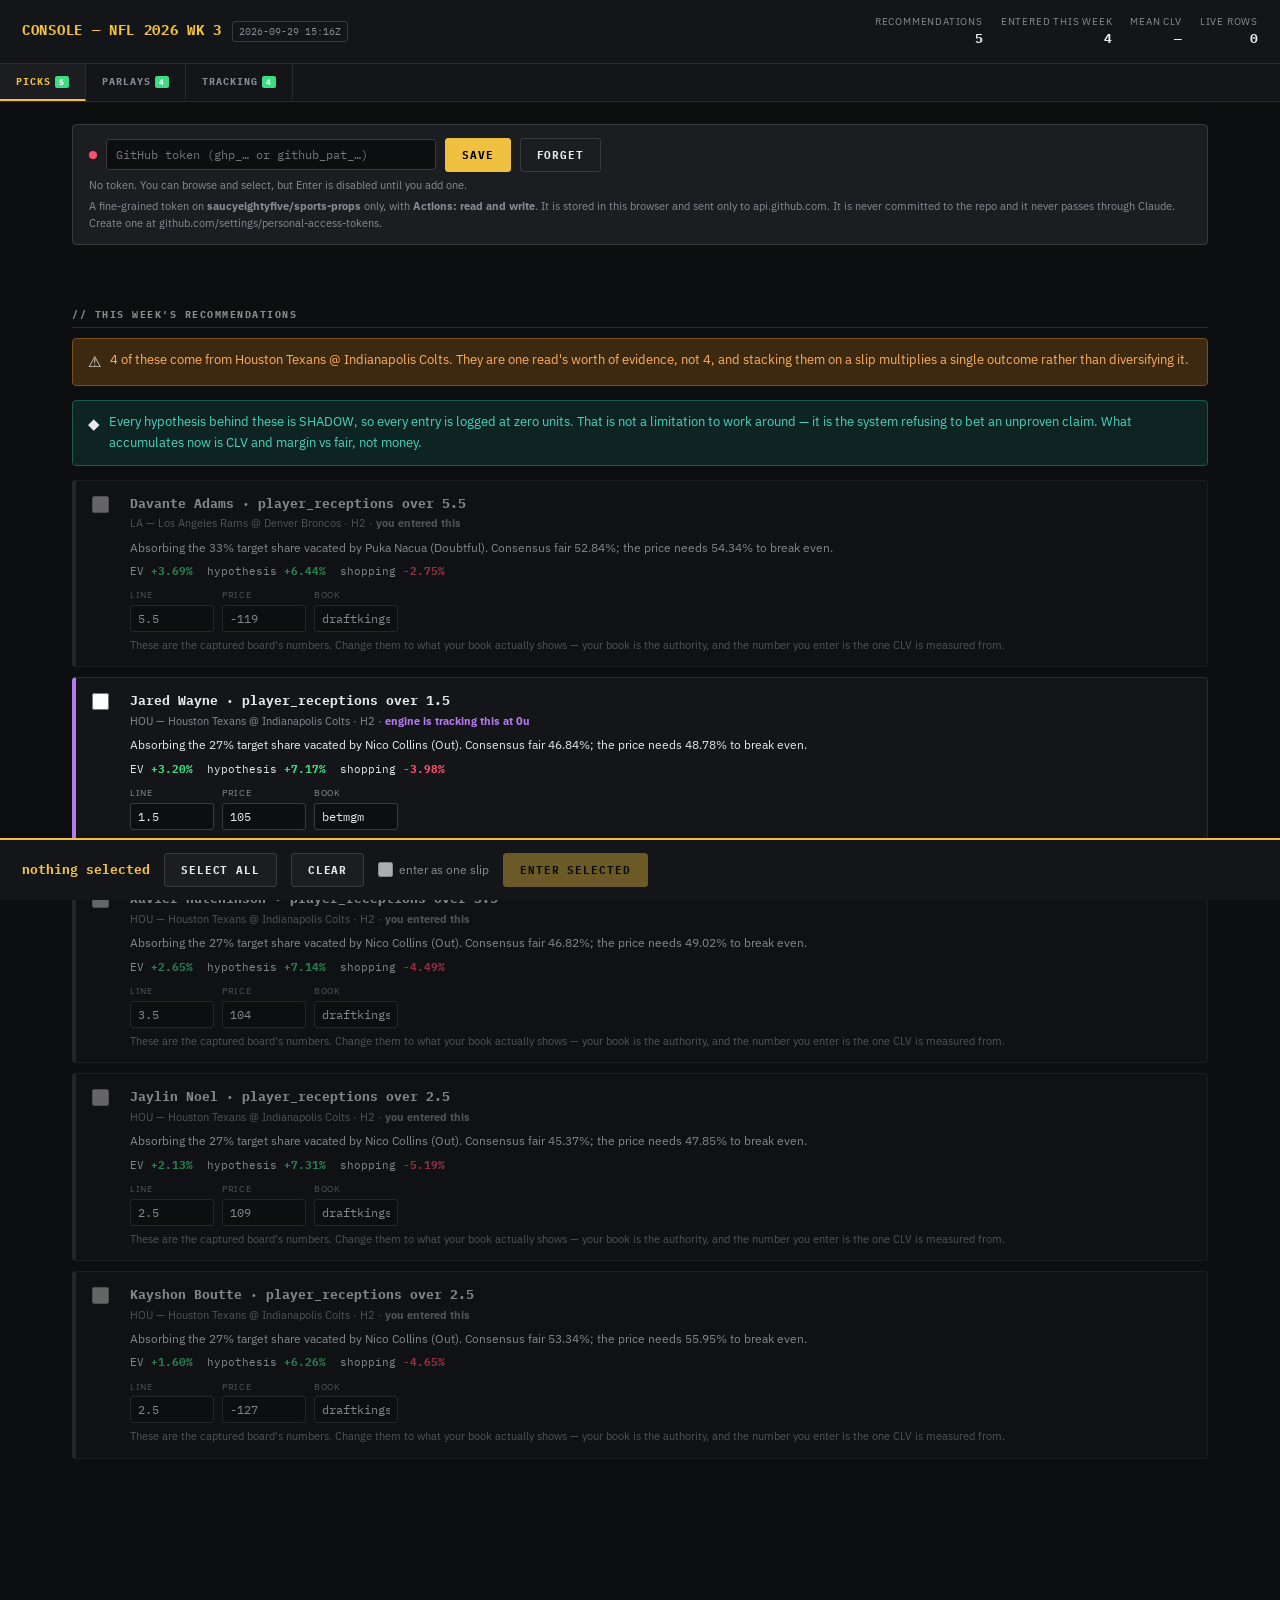
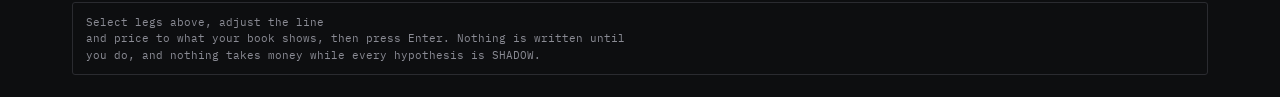
==== dashboards/nfl/console.html @ 029a7a1c "auto: grade [skip ci]" ====
<!DOCTYPE html>
<html lang="en">
<head>
<meta charset="UTF-8">
<meta name="viewport" content="width=device-width, initial-scale=1.0">
<title>Console wk 3</title>
<style>
@import url('https://fonts.googleapis.com/css2?family=IBM+Plex+Mono:wght@400;500;600;700&family=IBM+Plex+Sans:wght@300;400;500;600&display=swap');
:root{--bg:#0d0e10;--surface:#141518;--surface2:#1c1d21;--border:#2a2b30;--border2:#3a3b42;--text:#e8e9ec;--muted:#8a8b94;--accent:#f0c040;--green:#3ddc84;--red:#ff4d6d;--blue:#4da6ff;--orange:#ff8c42;--purple:#b57bee;--teal:#2dd4bf;--gold:#ffd700;}
*{box-sizing:border-box;margin:0;padding:0;}
body{background:var(--bg);color:var(--text);font-family:'IBM Plex Sans',sans-serif;font-size:14px;line-height:1.5;}
.header{background:var(--surface);border-bottom:1px solid var(--border);padding:14px 22px;display:flex;align-items:center;justify-content:space-between;flex-wrap:wrap;gap:8px;}
.htitle{font-family:'IBM Plex Mono',monospace;font-size:14px;font-weight:700;color:var(--accent);letter-spacing:.05em;}
.hver{font-family:'IBM Plex Mono',monospace;font-size:10px;color:var(--muted);border:1px solid var(--border2);padding:2px 6px;border-radius:3px;}
.hstats{display:flex;gap:18px;flex-wrap:wrap;}
.hs{text-align:right;}
.hs-l{font-size:10px;color:var(--muted);text-transform:uppercase;letter-spacing:.08em;}
.hs-v{font-family:'IBM Plex Mono',monospace;font-size:13px;font-weight:700;}
.pos{color:var(--green);}.neg{color:var(--red);}.neu{color:var(--text);}
.tabs{background:var(--surface);border-bottom:1px solid var(--border);display:flex;overflow-x:auto;scrollbar-width:none;}
.tabs::-webkit-scrollbar{display:none;}
.tab{padding:11px 16px;font-family:'IBM Plex Mono',monospace;font-size:10px;font-weight:700;letter-spacing:.1em;text-transform:uppercase;color:var(--muted);cursor:pointer;border-bottom:2px solid transparent;white-space:nowrap;border-right:1px solid var(--border);background:none;border-top:none;border-left:none;transition:all .15s;}
.tab:hover{color:var(--text);background:var(--surface2);}
.tab.active{color:var(--accent);border-bottom-color:var(--accent);background:var(--surface2);}
.nb{display:inline-block;background:var(--red);color:#fff;font-size:8px;padding:1px 4px;border-radius:2px;margin-left:4px;vertical-align:middle;}
.nb.g{background:var(--green);}.nb.gold{background:var(--gold);color:#000;}
.tc{display:none;padding:22px;max-width:1180px;margin:0 auto;}
.tc.active{display:block;}
.sec{margin-bottom:26px;}
.sec-t{font-family:'IBM Plex Mono',monospace;font-size:10px;font-weight:700;letter-spacing:.15em;text-transform:uppercase;color:var(--muted);margin-bottom:10px;padding-bottom:5px;border-bottom:1px solid var(--border);}
.scards{display:grid;grid-template-columns:repeat(auto-fill,minmax(155px,1fr));gap:10px;margin-bottom:20px;}
.sc{background:var(--surface);border:1px solid var(--border);border-radius:4px;padding:11px 13px;}
.sc.gold-card{border:2px solid var(--gold);background:linear-gradient(to bottom,#2a2010,#141518);}
.sc.red-card{border:2px solid var(--red);background:linear-gradient(to bottom,#2a1010,#141518);}
.sc-l{font-size:10px;color:var(--muted);text-transform:uppercase;letter-spacing:.08em;margin-bottom:3px;}
.sc-v{font-family:'IBM Plex Mono',monospace;font-size:19px;font-weight:700;}
.sc-s{font-size:11px;color:var(--muted);margin-top:2px;}
.pc{background:var(--surface);border:1px solid var(--border);border-radius:4px;border-left:4px solid var(--green);padding:14px 18px;margin-bottom:13px;}
.pc.skip{border-left-color:var(--border2);opacity:.7;}
.pc.shadow{border-left-color:var(--purple);}
.pc.loss{border-left-color:var(--red);}
.pc.win{border-left-color:var(--green);}
.pc.info{border-left-color:var(--blue);}
.pc.warn{border-left-color:var(--orange);}
.pc.under{border-left-color:var(--teal);}
.pc.live{border-left-color:var(--green);border-left-width:6px;background:linear-gradient(to right,#0d2a1a 0%,var(--surface) 8%);}
.ph{display:flex;align-items:center;justify-content:space-between;flex-wrap:wrap;gap:7px;margin-bottom:7px;}
.pm{font-family:'IBM Plex Mono',monospace;font-size:13px;font-weight:700;}
.pmeta{display:flex;gap:6px;flex-wrap:wrap;}
.badge{font-family:'IBM Plex Mono',monospace;font-size:10px;font-weight:700;padding:2px 6px;border-radius:3px;letter-spacing:.04em;}
.bgold{background:#3d3210;color:var(--gold);border:1px solid var(--gold);}
.bf{background:#1a3d2a;color:var(--green);border:1px solid #2a5a3a;}
.bq{background:#1a2d3d;color:var(--blue);border:1px solid #1a3d5a;}
.bbl{background:#3d3210;color:var(--accent);border:1px solid #5a4a10;}
.bvu{background:#3d1020;color:var(--red);border:1px solid #5a1530;}
.bly{background:#3d2010;color:var(--orange);border:1px solid #5a3015;}
.bsk{background:#1a1b20;color:var(--muted);border:1px solid var(--border);}
.bsh{background:#2a1a3d;color:var(--purple);border:1px solid #5a3a7a;}
.btl{background:#0d2d2a;color:var(--teal);border:1px solid #1a5a52;}
.bc2{background:#1a2d3d;color:var(--blue);border:1px solid #1a3d5a;}
.bc3{background:#3d3210;color:var(--accent);border:1px solid #5a4a10;}
.bwi{background:#1a3d2a;color:var(--green);}
.blo{background:#3d1020;color:var(--red);}
.bpu{background:#3d3210;color:var(--accent);border:1px solid #5a4a10;}
.bnw{background:#0d3a1a;color:#5adc84;border:1px solid #2a7a40;}
.bdr{background:#5a1020;color:#ff8080;border:1px solid #7a2030;}
.bcw{background:#0d3a1a;color:#5adc84;border:1px solid #2a7a40;}
.bgw{background:#3d2810;color:var(--orange);border:1px solid #7a5020;}
.btls{background:#1a2d3d;color:var(--blue);border:1px solid #1a3d5a;}
.bfl{background:#1a1b20;color:var(--muted);border:1px solid var(--border2);}
.bsu{background:#1a1b20;color:var(--muted);border:1px solid var(--border2);}
.bsd{background:#1a2d3d;color:var(--blue);border:1px solid #1a3d5a;}
.bsc{background:#3d2810;color:var(--orange);border:1px solid #7a5020;}
.bsh2{background:#0d3a1a;color:#5adc84;border:1px solid #2a7a40;}
.bsr{background:#3d1020;color:#ff6080;border:1px solid #5a1530;}
.pb{font-size:13px;color:var(--muted);line-height:1.6;}
.pb strong{color:var(--text);}
.gt{color:var(--green);}.rt{color:var(--red);}.ot{color:var(--orange);}.pt{color:var(--purple);}.tl{color:var(--teal);}
.tbl{width:100%;border-collapse:collapse;font-size:12px;margin-bottom:14px;}
.tbl th{background:var(--surface2);color:var(--muted);font-family:'IBM Plex Mono',monospace;font-size:10px;letter-spacing:.08em;text-transform:uppercase;padding:7px 9px;text-align:left;border-bottom:1px solid var(--border);}
.tbl td{padding:7px 9px;border-bottom:1px solid var(--border);vertical-align:middle;}
.tbl tr:hover td{background:var(--surface2);}
.mono{font-family:'IBM Plex Mono',monospace;}
.rb{background:var(--surface);border:1px solid var(--border);border-radius:4px;padding:12px 15px;margin-bottom:10px;}
.rb.nr{border-color:var(--red);}.rb.new{border-color:var(--green);}.rb.lockd{border-color:var(--green);background:linear-gradient(to right,#0d2a1a 0%,var(--surface) 5%);}
.rb.under{border-color:var(--teal);background:linear-gradient(to right,#0d2422,var(--surface));}
.rid{font-family:'IBM Plex Mono',monospace;font-size:11px;font-weight:700;color:var(--accent);margin-bottom:3px;}
.rid.nr{color:var(--red);}.rid.new{color:var(--green);}.rid.under{color:var(--teal);}
.rdesc{font-size:13px;color:var(--text);line-height:1.5;}
.al{border-radius:4px;padding:11px 15px;margin-bottom:14px;font-size:13px;display:flex;align-items:flex-start;gap:9px;}
.al.res{background:#0d2a1a;border:1px solid #1a5a30;}
.al.act{background:#3d1010;border:1px solid #7a2020;}
.al.inf{background:#1a1d3a;border:1px solid #2a3060;}
.al.warn{background:#3d2810;border:1px solid #7a5020;}
.al.under{background:#0d2422;border:1px solid #1a5a52;}
.al-ic{font-size:15px;flex-shrink:0;margin-top:1px;}
.al-tx{line-height:1.6;}.al-tx strong{color:var(--text);}
.res .al-tx{color:#5adc84;}.act .al-tx{color:#ff8080;}.inf .al-tx{color:#9090ff;}.warn .al-tx{color:#ffb060;}.under .al-tx{color:#4dd4c0;}
.ins{background:var(--surface2);border:1px solid var(--border2);border-radius:4px;padding:11px 13px;margin-bottom:9px;font-size:13px;}
.ins-tag{display:inline-block;font-family:'IBM Plex Mono',monospace;font-size:10px;font-weight:700;background:#3d3210;color:var(--accent);padding:2px 6px;border-radius:2px;margin-bottom:5px;}
.ins-tag.g{background:#1a3d2a;color:var(--green);}.ins-tag.r{background:#3d1020;color:var(--red);}.ins-tag.tl{background:#0d2d2a;color:var(--teal);}.ins-tag.b{background:#1a2d3d;color:var(--blue);}
.ins p{color:var(--muted);line-height:1.6;}.ins p strong{color:var(--text);}
.f5box{background:var(--surface2);border:1px solid var(--border2);border-radius:4px;padding:10px 12px;margin:9px 0;font-family:'IBM Plex Mono',monospace;font-size:12px;}
.f5box table{width:100%;}.f5box td{padding:3px 7px;}
.f5box .hdr td{color:var(--muted);font-size:10px;letter-spacing:.06em;text-transform:uppercase;border-bottom:1px solid var(--border);padding-bottom:5px;}
.f5box .f5tot td{font-weight:700;color:var(--accent);border-top:1px solid var(--border);padding-top:5px;}
.r15box{background:#0d2a1a;border:1px solid #2a7a40;border-radius:4px;padding:10px 13px;margin:8px 0;font-size:12px;}
.r15box strong{color:var(--green);font-family:'IBM Plex Mono',monospace;}
.jumprow{display:flex;gap:8px;flex-wrap:wrap;margin-bottom:20px;padding:10px 12px;background:var(--surface2);border:1px solid var(--border2);border-radius:6px;position:sticky;top:0;z-index:5;}
.jumplink{font-family:'IBM Plex Mono',monospace;font-size:11px;font-weight:700;letter-spacing:.04em;color:var(--accent);background:var(--surface);border:1px solid var(--border2);border-radius:4px;padding:6px 12px;cursor:pointer;text-decoration:none;transition:all .15s;}
.jumplink:hover{background:var(--accent);color:#000;border-color:var(--accent);}
.mergehead{display:flex;align-items:center;gap:12px;margin:8px 0 18px;padding:14px 16px;background:linear-gradient(to right,var(--surface2),var(--surface));border:1px solid var(--border2);border-left:5px solid var(--accent);border-radius:6px;scroll-margin-top:70px;}
.mergehead .mh-ic{font-size:22px;}
.mergehead .mh-t{font-family:'IBM Plex Mono',monospace;font-size:16px;font-weight:700;color:var(--text);letter-spacing:.04em;}
.mergehead .mh-s{font-size:12px;color:var(--muted);margin-top:2px;}
.mergediv{border:none;border-top:2px dashed var(--border2);margin:32px 0;}
@media(max-width:700px){.scards{grid-template-columns:repeat(2,1fr);}.header{flex-direction:column;}.hstats{gap:10px;}.hs{text-align:left;}}

/* --- form controls -------------------------------------------------------
   Added for the live console. Uses the existing tokens only — restyling the
   :root block still restyles these. */
.frm{background:var(--surface);border:1px solid var(--border);border-radius:4px;padding:14px 16px;margin-bottom:14px;}
.frm-t{font-family:'IBM Plex Mono',monospace;font-size:10px;font-weight:700;letter-spacing:.1em;text-transform:uppercase;color:var(--accent);margin-bottom:11px;}
.fgrid{display:grid;grid-template-columns:repeat(auto-fit,minmax(148px,1fr));gap:11px;}
.fld{display:block;}
.fld-l{display:block;font-size:10px;color:var(--muted);text-transform:uppercase;letter-spacing:.07em;margin-bottom:4px;}
.inp,select.inp,textarea.inp{width:100%;background:var(--bg);border:1px solid var(--border2);color:var(--text);padding:6px 9px;font-size:12px;border-radius:3px;font-family:'IBM Plex Mono',monospace;}
.inp:focus{outline:2px solid var(--accent);outline-offset:-1px;}
textarea.inp{min-height:52px;resize:vertical;line-height:1.5;}
.btn{background:var(--surface2);border:1px solid var(--border2);color:var(--text);font-family:'IBM Plex Mono',monospace;font-size:11px;font-weight:700;letter-spacing:.06em;text-transform:uppercase;padding:7px 15px;border-radius:3px;cursor:pointer;transition:all .15s;}
.btn:hover{border-color:var(--accent);color:var(--accent);}
.btn:focus-visible{outline:2px solid var(--accent);outline-offset:1px;}
.btn.go{background:#3d3210;border-color:#5a4a10;color:var(--accent);}
.btn.go:hover{background:var(--accent);color:#000;}
.irow{display:flex;gap:6px;align-items:center;flex-wrap:wrap;}
.irow .inp{width:84px;}
.flash{border-radius:4px;padding:10px 14px;margin-bottom:16px;font-size:13px;border:1px solid;}
.flash.ok{background:#0d2a1a;border-color:#1a5a30;color:#5adc84;}
.flash.err{background:#3d1010;border-color:#7a2020;color:#ff8080;}
.tklink{color:var(--accent);text-decoration:none;font-family:'IBM Plex Mono',monospace;font-size:11px;font-weight:700;}
.tklink:hover{text-decoration:underline;}
.gatebar{height:4px;background:var(--surface2);border-radius:2px;overflow:hidden;margin-top:4px;}
.gatebar span{display:block;height:100%;background:var(--accent);}

.wkpick{display:inline-block;margin-left:4px;}
select.inp.wk{width:auto;padding:3px 8px;font-size:10px;font-weight:700;letter-spacing:.08em;text-transform:uppercase;color:var(--accent);border-color:var(--border2);background:var(--surface2);cursor:pointer;}
select.inp.wk:hover{border-color:var(--accent);}


.cwrap{max-width:1180px;margin:0 auto;padding:22px;}
.leg{background:var(--surface);border:1px solid var(--border);border-left:4px solid var(--purple);border-radius:4px;padding:13px 16px;margin-bottom:10px;display:grid;grid-template-columns:26px 1fr;gap:12px;align-items:start;}
.leg.sel{border-color:var(--accent);border-left-color:var(--accent);background:var(--surface2);}
.leg.done{opacity:.55;border-left-color:var(--border2);}
.leg input[type=checkbox]{width:17px;height:17px;accent-color:var(--accent);cursor:pointer;margin-top:2px;}
.leg-t{font-family:'IBM Plex Mono',monospace;font-size:13px;font-weight:700;}
.leg-s{font-size:11px;color:var(--muted);margin-top:2px;}
.leg-w{font-size:12px;color:var(--text);margin-top:7px;line-height:1.45;}
.nums{display:flex;gap:8px;flex-wrap:wrap;margin-top:9px;align-items:flex-end;}
.nf{display:flex;flex-direction:column;gap:3px;}
.nf label{font-size:9px;color:var(--muted);text-transform:uppercase;letter-spacing:.08em;}
.nf input{background:var(--bg);border:1px solid var(--border2);color:var(--text);font-family:'IBM Plex Mono',monospace;font-size:12px;padding:5px 7px;border-radius:3px;width:84px;}
.nf input:focus{outline:none;border-color:var(--accent);}
.nf input.edited{border-color:var(--accent);color:var(--accent);}
.evsplit{display:flex;gap:14px;flex-wrap:wrap;margin-top:7px;font-family:'IBM Plex Mono',monospace;font-size:11px;}
.evsplit b{font-weight:700;}
.tray{position:sticky;bottom:0;background:var(--surface);border-top:2px solid var(--accent);padding:13px 22px;display:flex;gap:14px;align-items:center;flex-wrap:wrap;z-index:20;}
.tray-c{font-family:'IBM Plex Mono',monospace;font-size:13px;font-weight:700;color:var(--accent);}
.btn{font-family:'IBM Plex Mono',monospace;font-size:11px;font-weight:700;letter-spacing:.08em;text-transform:uppercase;padding:9px 16px;border-radius:3px;border:1px solid var(--border2);background:var(--surface2);color:var(--text);cursor:pointer;transition:all .15s;}
.btn:hover:not(:disabled){border-color:var(--accent);color:var(--accent);}
.btn.pri{background:var(--accent);color:#000;border-color:var(--accent);}
.btn.pri:hover:not(:disabled){filter:brightness(1.12);}
.btn:disabled{opacity:.4;cursor:not-allowed;}
.tog{display:flex;align-items:center;gap:6px;font-size:12px;color:var(--muted);cursor:pointer;}
.tog input{accent-color:var(--accent);width:15px;height:15px;cursor:pointer;}
.tokbar{background:var(--surface2);border:1px solid var(--border2);border-radius:4px;padding:13px 16px;margin-bottom:18px;}
.tokbar input{background:var(--bg);border:1px solid var(--border2);color:var(--text);font-family:'IBM Plex Mono',monospace;font-size:12px;padding:7px 9px;border-radius:3px;width:330px;max-width:100%;}
.tokrow{display:flex;gap:9px;align-items:center;flex-wrap:wrap;}
.dot{width:8px;height:8px;border-radius:50%;background:var(--red);display:inline-block;}
.dot.ok{background:var(--green);}
.log{font-family:'IBM Plex Mono',monospace;font-size:11px;background:var(--bg);border:1px solid var(--border);border-radius:3px;padding:11px 13px;margin-top:11px;white-space:pre-wrap;color:var(--muted);max-height:220px;overflow:auto;}
.trk{display:grid;grid-template-columns:repeat(3,1fr);gap:0;margin-top:9px;border:1px solid var(--border);border-radius:3px;overflow:hidden;}
.trk div{padding:7px 10px;font-size:10px;text-align:center;background:var(--bg);color:var(--muted);text-transform:uppercase;letter-spacing:.07em;border-right:1px solid var(--border);}
.trk div:last-child{border-right:none;}
.trk div.on{background:#1a3d2a;color:var(--green);font-weight:700;}
.trk div.wait{background:#3d3210;color:var(--accent);font-weight:700;}
.hint{font-size:11px;color:var(--muted);margin-top:5px;line-height:1.5;}
</style>
</head>
<body>
<div class="header"><div style="display:flex;align-items:baseline;gap:10px"><span class="htitle">CONSOLE — NFL 2026 WK 3</span><span class="hver">2026-09-29 15:16Z</span></div><div class="hstats"><div class="hs"><div class="hs-l">recommendations</div><div class="hs-v neu">5</div></div><div class="hs"><div class="hs-l">entered this week</div><div class="hs-v neu">4</div></div><div class="hs"><div class="hs-l">mean CLV</div><div class="hs-v neu">—</div></div><div class="hs"><div class="hs-l">live rows</div><div class="hs-v neu">0</div></div></div></div><div class="tabs"><button class="tab active" onclick="showTab('picks',this)">PICKS<span class="nb g">5</span></button><button class="tab" onclick="showTab('slips',this)">PARLAYS<span class="nb g">4</span></button><button class="tab" onclick="showTab('tracking',this)">TRACKING<span class="nb g">4</span></button></div><div class="cwrap">
<div class="tokbar">
  <div class="tokrow">
    <span id="tokdot" class="dot"></span>
    <input id="tokin" type="password" placeholder="GitHub token (ghp_… or github_pat_…)">
    <button id="toksave" class="btn pri">Save</button>
    <button id="tokclear" class="btn">Forget</button>
  </div>
  <div class="hint" id="tokmsg"></div>
  <div class="hint">A fine-grained token on <b>saucyeightyfive/sports-props</b> only, with
    <b>Actions: read and write</b>. It is stored in this browser and sent only to
    api.github.com. It is never committed to the repo and it never passes through
    Claude. Create one at github.com/settings/personal-access-tokens.</div>
</div></div><div id="tab-picks" class="tc active"><div class="sec"><div class="sec-t">// This week&#x27;s recommendations</div><div class="al warn"><div class="al-ic">⚠</div><div class="al-tx">4 of these come from Houston Texans @ Indianapolis Colts. They are one read's worth of evidence, not 4, and stacking them on a slip multiplies a single outcome rather than diversifying it.</div></div><div class="al under"><div class="al-ic">◆</div><div class="al-tx">Every hypothesis behind these is SHADOW, so every entry is logged at zero units. That is not a limitation to work around — it is the system refusing to bet an unproven claim. What accumulates now is CLV and margin vs fair, not money.</div></div>
<div class="leg done" data-i="0">
  <input type="checkbox" data-i="0" disabled>
  <div>
    <div class="leg-t">Davante Adams · player_receptions over 5.5</div>
    <div class="leg-s">LA — Los Angeles Rams @ Denver Broncos · H2
       · <b style="color:var(--muted)">you entered this</b></div>
    <div class="leg-w">Absorbing the 33% target share vacated by Puka Nacua (Doubtful). Consensus fair 52.84%; the price needs
      54.34% to break even.</div>
    <div class="evsplit">
      <span>EV <b class="pos">+3.69%</b></span>
      <span>hypothesis <b class="pos">+6.44%</b></span>
      <span>shopping <b class="neg">-2.75%</b></span>
    </div>
    <div class="nums">
      <div class="nf"><label>line</label>
        <input class="f-line" data-i="0" data-f="line" data-orig="5.5" value="5.5"></div>
      <div class="nf"><label>price</label>
        <input class="f-price" data-i="0" data-f="price" data-orig="-119" value="-119"></div>
      <div class="nf"><label>book</label>
        <input class="f-book" data-i="0" data-f="book" data-orig="draftkings" value="draftkings"></div>
    </div>
    <div class="hint">These are the captured board's numbers. Change them to what
      your book actually shows — your book is the authority, and the number you
      enter is the one CLV is measured from.</div>
  </div>
</div>
<div class="leg" data-i="1">
  <input type="checkbox" data-i="1">
  <div>
    <div class="leg-t">Jared Wayne · player_receptions over 1.5</div>
    <div class="leg-s">HOU — Houston Texans @ Indianapolis Colts · H2
       · <b style="color:var(--purple)">engine is tracking this at 0u</b></div>
    <div class="leg-w">Absorbing the 27% target share vacated by Nico Collins (Out). Consensus fair 46.84%; the price needs
      48.78% to break even.</div>
    <div class="evsplit">
      <span>EV <b class="pos">+3.20%</b></span>
      <span>hypothesis <b class="pos">+7.17%</b></span>
      <span>shopping <b class="neg">-3.98%</b></span>
    </div>
    <div class="nums">
      <div class="nf"><label>line</label>
        <input class="f-line" data-i="1" data-f="line" data-orig="1.5" value="1.5"></div>
      <div class="nf"><label>price</label>
        <input class="f-price" data-i="1" data-f="price" data-orig="105" value="105"></div>
      <div class="nf"><label>book</label>
        <input class="f-book" data-i="1" data-f="book" data-orig="betmgm" value="betmgm"></div>
    </div>
    <div class="hint">These are the captured board's numbers. Change them to what
      your book actually shows — your book is the authority, and the number you
      enter is the one CLV is measured from.</div>
  </div>
</div>
<div class="leg done" data-i="2">
  <input type="checkbox" data-i="2" disabled>
  <div>
    <div class="leg-t">Xavier Hutchinson · player_receptions over 3.5</div>
    <div class="leg-s">HOU — Houston Texans @ Indianapolis Colts · H2
       · <b style="color:var(--muted)">you entered this</b></div>
    <div class="leg-w">Absorbing the 27% target share vacated by Nico Collins (Out). Consensus fair 46.82%; the price needs
      49.02% to break even.</div>
    <div class="evsplit">
      <span>EV <b class="pos">+2.65%</b></span>
      <span>hypothesis <b class="pos">+7.14%</b></span>
      <span>shopping <b class="neg">-4.49%</b></span>
    </div>
    <div class="nums">
      <div class="nf"><label>line</label>
        <input class="f-line" data-i="2" data-f="line" data-orig="3.5" value="3.5"></div>
      <div class="nf"><label>price</label>
        <input class="f-price" data-i="2" data-f="price" data-orig="104" value="104"></div>
      <div class="nf"><label>book</label>
        <input class="f-book" data-i="2" data-f="book" data-orig="draftkings" value="draftkings"></div>
    </div>
    <div class="hint">These are the captured board's numbers. Change them to what
      your book actually shows — your book is the authority, and the number you
      enter is the one CLV is measured from.</div>
  </div>
</div>
<div class="leg done" data-i="3">
  <input type="checkbox" data-i="3" disabled>
  <div>
    <div class="leg-t">Jaylin Noel · player_receptions over 2.5</div>
    <div class="leg-s">HOU — Houston Texans @ Indianapolis Colts · H2
       · <b style="color:var(--muted)">you entered this</b></div>
    <div class="leg-w">Absorbing the 27% target share vacated by Nico Collins (Out). Consensus fair 45.37%; the price needs
      47.85% to break even.</div>
    <div class="evsplit">
      <span>EV <b class="pos">+2.13%</b></span>
      <span>hypothesis <b class="pos">+7.31%</b></span>
      <span>shopping <b class="neg">-5.19%</b></span>
    </div>
    <div class="nums">
      <div class="nf"><label>line</label>
        <input class="f-line" data-i="3" data-f="line" data-orig="2.5" value="2.5"></div>
      <div class="nf"><label>price</label>
        <input class="f-price" data-i="3" data-f="price" data-orig="109" value="109"></div>
      <div class="nf"><label>book</label>
        <input class="f-book" data-i="3" data-f="book" data-orig="draftkings" value="draftkings"></div>
    </div>
    <div class="hint">These are the captured board's numbers. Change them to what
      your book actually shows — your book is the authority, and the number you
      enter is the one CLV is measured from.</div>
  </div>
</div>
<div class="leg done" data-i="4">
  <input type="checkbox" data-i="4" disabled>
  <div>
    <div class="leg-t">Kayshon Boutte · player_receptions over 2.5</div>
    <div class="leg-s">HOU — Houston Texans @ Indianapolis Colts · H2
       · <b style="color:var(--muted)">you entered this</b></div>
    <div class="leg-w">Absorbing the 27% target share vacated by Nico Collins (Out). Consensus fair 53.34%; the price needs
      55.95% to break even.</div>
    <div class="evsplit">
      <span>EV <b class="pos">+1.60%</b></span>
      <span>hypothesis <b class="pos">+6.26%</b></span>
      <span>shopping <b class="neg">-4.65%</b></span>
    </div>
    <div class="nums">
      <div class="nf"><label>line</label>
        <input class="f-line" data-i="4" data-f="line" data-orig="2.5" value="2.5"></div>
      <div class="nf"><label>price</label>
        <input class="f-price" data-i="4" data-f="price" data-orig="-127" value="-127"></div>
      <div class="nf"><label>book</label>
        <input class="f-book" data-i="4" data-f="book" data-orig="draftkings" value="draftkings"></div>
    </div>
    <div class="hint">These are the captured board's numbers. Change them to what
      your book actually shows — your book is the authority, and the number you
      enter is the one CLV is measured from.</div>
  </div>
</div></div></div><div id="tab-slips" class="tc"><div class="sec"><div class="sec-t">// Slips parlay.py would build</div>
<div class="leg" style="grid-template-columns:1fr">
  <div>
    <div class="leg-t">2-leg · +0
      <span class="leg-s">(fair +253)</span></div>
    <div class='leg-s'>· Davante Adams player_receptions over 5.5 @ -119 (draftkings)</div><div class='leg-s'>· Jared Wayne player_receptions over 1.5 @ +105 (betmgm)</div>
    <div class="evsplit">
      <span>slip EV <b class="pos">+7.00%</b></span>
      <span>vig cost <b class='neg'>13.62%</b></span>
      <span>market-only <b class='neg'>-6.62%</b></span>
    </div>
    <div class="hint">Compounded vig: every leg pays the house its cut, so the
      slip is taxed more than its legs are separately. The market-only number is
      what this same slip is worth granting the hypothesis nothing.</div>
    <div style="margin-top:10px">
      <button class="btn" onclick="useSlip(0)">Load these legs into PICKS</button>
    </div>
  </div>
</div>
<div class="leg" style="grid-template-columns:1fr">
  <div>
    <div class="leg-t">2-leg · +0
      <span class="leg-s">(fair +253)</span></div>
    <div class='leg-s'>· Davante Adams player_receptions over 5.5 @ -119 (draftkings)</div><div class='leg-s'>· Xavier Hutchinson player_receptions over 3.5 @ +104 (draftkings)</div>
    <div class="evsplit">
      <span>slip EV <b class="pos">+6.44%</b></span>
      <span>vig cost <b class='neg'>13.56%</b></span>
      <span>market-only <b class='neg'>-7.12%</b></span>
    </div>
    <div class="hint">Compounded vig: every leg pays the house its cut, so the
      slip is taxed more than its legs are separately. The market-only number is
      what this same slip is worth granting the hypothesis nothing.</div>
    <div style="margin-top:10px">
      <button class="btn" onclick="useSlip(1)">Load these legs into PICKS</button>
    </div>
  </div>
</div>
<div class="leg" style="grid-template-columns:1fr">
  <div>
    <div class="leg-t">2-leg · +0
      <span class="leg-s">(fair +263)</span></div>
    <div class='leg-s'>· Davante Adams player_receptions over 5.5 @ -119 (draftkings)</div><div class='leg-s'>· Jaylin Noel player_receptions over 2.5 @ +109 (draftkings)</div>
    <div class="evsplit">
      <span>slip EV <b class="pos">+5.90%</b></span>
      <span>vig cost <b class='neg'>13.69%</b></span>
      <span>market-only <b class='neg'>-7.79%</b></span>
    </div>
    <div class="hint">Compounded vig: every leg pays the house its cut, so the
      slip is taxed more than its legs are separately. The market-only number is
      what this same slip is worth granting the hypothesis nothing.</div>
    <div style="margin-top:10px">
      <button class="btn" onclick="useSlip(2)">Load these legs into PICKS</button>
    </div>
  </div>
</div>
<div class="leg" style="grid-template-columns:1fr">
  <div>
    <div class="leg-t">2-leg · +0
      <span class="leg-s">(fair +212)</span></div>
    <div class='leg-s'>· Davante Adams player_receptions over 5.5 @ -119 (draftkings)</div><div class='leg-s'>· Kayshon Boutte player_receptions over 2.5 @ -127 (draftkings)</div>
    <div class="evsplit">
      <span>slip EV <b class="pos">+5.34%</b></span>
      <span>vig cost <b class='neg'>12.63%</b></span>
      <span>market-only <b class='neg'>-7.29%</b></span>
    </div>
    <div class="hint">Compounded vig: every leg pays the house its cut, so the
      slip is taxed more than its legs are separately. The market-only number is
      what this same slip is worth granting the hypothesis nothing.</div>
    <div style="margin-top:10px">
      <button class="btn" onclick="useSlip(3)">Load these legs into PICKS</button>
    </div>
  </div>
</div></div></div><div id="tab-tracking" class="tc"><div class="sec"><div class="sec-t">// Entered — pre, close, result</div><div class="al warn"><div class="al-ic">⏱</div><div class="al-tx">9 row(s) still have no closing price. That is the one number that cannot be recovered after kickoff — the Sunday capture runs at 12:30 ET, and anything entered after the early window closes will carry no CLV for the rest of its life.</div></div>
<div class="pc shadow">
  <div class="ph">
    <span class="pm">W3R001 · Davante Adams
      player_receptions over 5.5</span>
    <span class="pmeta">
      <span class="badge bsr">H2</span>
      <span class="badge bsr">SHADOW</span>
      <span class="badge bsk">0.0u</span>
      <span class="badge bsk">ENGINE</span>
    </span>
  </div>
  <div class="leg-s">entered @ -119 (draftkings)
    · close —
    · CLV —
    </div>
  <div class="trk">
    <div class="on">pre-game · entered</div>
    <div class="wait">awaiting close</div>
    <div class="wait">awaiting result</div>
  </div>
</div>
<div class="pc shadow">
  <div class="ph">
    <span class="pm">W3R002 · Jared Wayne
      player_receptions over 1.5</span>
    <span class="pmeta">
      <span class="badge bsr">H2</span>
      <span class="badge bsr">SHADOW</span>
      <span class="badge bsk">0.0u</span>
      <span class="badge bsk">ENGINE</span>
    </span>
  </div>
  <div class="leg-s">entered @ 105 (betmgm)
    · close —
    · CLV —
    </div>
  <div class="trk">
    <div class="on">pre-game · entered</div>
    <div class="wait">awaiting close</div>
    <div class="wait">awaiting result</div>
  </div>
</div>
<div class="pc shadow">
  <div class="ph">
    <span class="pm">W3R003 · Xavier Hutchinson
      player_receptions over 3.5</span>
    <span class="pmeta">
      <span class="badge bsr">H2</span>
      <span class="badge bsr">SHADOW</span>
      <span class="badge bsk">0.0u</span>
      <span class="badge bsk">ENGINE</span>
    </span>
  </div>
  <div class="leg-s">entered @ 104 (draftkings)
    · close —
    · CLV —
    </div>
  <div class="trk">
    <div class="on">pre-game · entered</div>
    <div class="wait">awaiting close</div>
    <div class="wait">awaiting result</div>
  </div>
</div>
<div class="pc shadow">
  <div class="ph">
    <span class="pm">W3R004 · Jaylin Noel
      player_receptions over 2.5</span>
    <span class="pmeta">
      <span class="badge bsr">H2</span>
      <span class="badge bsr">SHADOW</span>
      <span class="badge bsk">0.0u</span>
      <span class="badge bsk">ENGINE</span>
    </span>
  </div>
  <div class="leg-s">entered @ 109 (draftkings)
    · close —
    · CLV —
    </div>
  <div class="trk">
    <div class="on">pre-game · entered</div>
    <div class="wait">awaiting close</div>
    <div class="wait">awaiting result</div>
  </div>
</div>
<div class="pc shadow">
  <div class="ph">
    <span class="pm">W3R005 · Kayshon Boutte
      player_receptions over 2.5</span>
    <span class="pmeta">
      <span class="badge bsr">H2</span>
      <span class="badge bsr">SHADOW</span>
      <span class="badge bsk">0.0u</span>
      <span class="badge bsk">ENGINE</span>
    </span>
  </div>
  <div class="leg-s">entered @ -127 (draftkings)
    · close —
    · CLV —
    </div>
  <div class="trk">
    <div class="on">pre-game · entered</div>
    <div class="wait">awaiting close</div>
    <div class="wait">awaiting result</div>
  </div>
</div>
<div class="pc shadow">
  <div class="ph">
    <span class="pm">W3R006 · Davante Adams
      player_receptions over 5.5</span>
    <span class="pmeta">
      <span class="badge bsr">H2</span>
      <span class="badge bsr">SHADOW</span>
      <span class="badge bsk">0.0u</span>
      <span class="badge bpu">YOURS</span>
    </span>
  </div>
  <div class="leg-s">entered @ -119 (draftkings)
    · close —
    · CLV —
    </div>
  <div class="trk">
    <div class="on">pre-game · entered</div>
    <div class="wait">awaiting close</div>
    <div class="wait">awaiting result</div>
  </div>
</div>
<div class="pc shadow">
  <div class="ph">
    <span class="pm">W3R007 · Xavier Hutchinson
      player_receptions over 3.5</span>
    <span class="pmeta">
      <span class="badge bsr">H2</span>
      <span class="badge bsr">SHADOW</span>
      <span class="badge bsk">0.0u</span>
      <span class="badge bpu">YOURS</span>
    </span>
  </div>
  <div class="leg-s">entered @ 104 (draftkings)
    · close —
    · CLV —
    </div>
  <div class="trk">
    <div class="on">pre-game · entered</div>
    <div class="wait">awaiting close</div>
    <div class="wait">awaiting result</div>
  </div>
</div>
<div class="pc shadow">
  <div class="ph">
    <span class="pm">W3R008 · Jaylin Noel
      player_receptions over 2.5</span>
    <span class="pmeta">
      <span class="badge bsr">H2</span>
      <span class="badge bsr">SHADOW</span>
      <span class="badge bsk">0.0u</span>
      <span class="badge bpu">YOURS</span>
    </span>
  </div>
  <div class="leg-s">entered @ 109 (draftkings)
    · close —
    · CLV —
    </div>
  <div class="trk">
    <div class="on">pre-game · entered</div>
    <div class="wait">awaiting close</div>
    <div class="wait">awaiting result</div>
  </div>
</div>
<div class="pc shadow">
  <div class="ph">
    <span class="pm">W3R009 · Kayshon Boutte
      player_receptions over 2.5</span>
    <span class="pmeta">
      <span class="badge bsr">H2</span>
      <span class="badge bsr">SHADOW</span>
      <span class="badge bsk">0.0u</span>
      <span class="badge bpu">YOURS</span>
    </span>
  </div>
  <div class="leg-s">entered @ -127 (draftkings)
    · close —
    · CLV —
    </div>
  <div class="trk">
    <div class="on">pre-game · entered</div>
    <div class="wait">awaiting close</div>
    <div class="wait">awaiting result</div>
  </div>
</div></div></div>
<div class="tray">
  <span class="tray-c" id="count">nothing selected</span>
  <button class="btn" id="btnAll">Select all</button>
  <button class="btn" id="btnNone">Clear</button>
  <label class="tog"><input type="checkbox" id="asslip" disabled>
    enter as one slip</label>
  <button class="btn pri needsel needtok" id="btnEnter" disabled>Enter selected</button>
</div>
<div class="cwrap"><div class="log" id="log">Select legs above, adjust the line
and price to what your book shows, then press Enter. Nothing is written until
you do, and nothing takes money while every hypothesis is SHADOW.</div></div>
<script>
function showTab(name, btn){
  document.querySelectorAll('.tc').forEach(t=>t.classList.remove('active'));
  document.querySelectorAll('.tab').forEach(t=>t.classList.remove('active'));
  document.getElementById('tab-'+name).classList.add('active');
  btn.classList.add('active');
}
</script>
<script>window.__DATA__={"repo": "saucyeightyfive/sports-props", "league": "nfl", "season": 2026, "week": 3, "built": "2026-09-29T15:16:42+00:00", "recommendations": [{"hypothesis": "H2", "player": "Davante Adams", "team": "LA", "game": "Los Angeles Rams @ Denver Broncos", "market": "player_receptions", "side": "over", "line": 5.5, "price": -119, "book": "draftkings", "vacated_by": "Puka Nacua", "vacated_share": 0.333, "vacated_status": "Doubtful", "target_share": 0.333, "target_share_prior": 0.222, "adot": 19.8, "snap_share": null, "weeks_seen": 2, "books_devigged": 3, "hold": 6.72, "fair_prob": 52.84, "fair_price": -112, "claimed_edge": 3.5, "model_prob": 56.34, "best_price": -119, "best_book": "draftkings", "breakeven_prob": 54.34, "ev_pct": 3.69, "ev_shopping_pct": -2.75, "ev_hypothesis_pct": 6.44, "verdict": "RECOMMEND", "reason": "Consensus fair across 3 books is 52.84%. Best price -119 at draftkings needs 54.34%. Of the 3.69% expected value, -2.75% comes from shopping that price and 6.44% from the 3.5 points the hypothesis claims \u2014 only the second is evidence for H2."}, {"hypothesis": "H2", "player": "Jared Wayne", "team": "HOU", "game": "Houston Texans @ Indianapolis Colts", "market": "player_receptions", "side": "over", "line": 1.5, "price": 105, "book": "betmgm", "vacated_by": "Nico Collins", "vacated_share": 0.27, "vacated_status": "Out", "target_share": 0.14, "target_share_prior": 0.027, "adot": 14.9, "snap_share": null, "weeks_seen": 2, "books_devigged": 3, "hold": 6.74, "fair_prob": 46.84, "fair_price": 113, "claimed_edge": 3.5, "model_prob": 50.34, "best_price": 105, "best_book": "betmgm", "breakeven_prob": 48.78, "ev_pct": 3.2, "ev_shopping_pct": -3.98, "ev_hypothesis_pct": 7.17, "verdict": "RECOMMEND", "reason": "Consensus fair across 3 books is 46.84%. Best price +105 at betmgm needs 48.78%. Of the 3.2% expected value, -3.98% comes from shopping that price and 7.17% from the 3.5 points the hypothesis claims \u2014 only the second is evidence for H2."}, {"hypothesis": "H2", "player": "Xavier Hutchinson", "team": "HOU", "game": "Houston Texans @ Indianapolis Colts", "market": "player_receptions", "side": "over", "line": 3.5, "price": 104, "book": "draftkings", "vacated_by": "Nico Collins", "vacated_share": 0.27, "vacated_status": "Out", "target_share": 0.18, "target_share_prior": 0.162, "adot": 12.4, "snap_share": null, "weeks_seen": 2, "books_devigged": 3, "hold": 6.61, "fair_prob": 46.82, "fair_price": 114, "claimed_edge": 3.5, "model_prob": 50.32, "best_price": 104, "best_book": "draftkings", "breakeven_prob": 49.02, "ev_pct": 2.65, "ev_shopping_pct": -4.49, "ev_hypothesis_pct": 7.14, "verdict": "RECOMMEND", "reason": "Consensus fair across 3 books is 46.82%. Best price +104 at draftkings needs 49.02%. Of the 2.65% expected value, -4.49% comes from shopping that price and 7.14% from the 3.5 points the hypothesis claims \u2014 only the second is evidence for H2."}, {"hypothesis": "H2", "player": "Jaylin Noel", "team": "HOU", "game": "Houston Texans @ Indianapolis Colts", "market": "player_receptions", "side": "over", "line": 2.5, "price": 109, "book": "draftkings", "vacated_by": "Nico Collins", "vacated_share": 0.27, "vacated_status": "Out", "target_share": 0.1, "target_share_prior": 0.054, "adot": 7.8, "snap_share": null, "weeks_seen": 2, "books_devigged": 3, "hold": 6.67, "fair_prob": 45.37, "fair_price": 120, "claimed_edge": 3.5, "model_prob": 48.87, "best_price": 109, "best_book": "draftkings", "breakeven_prob": 47.85, "ev_pct": 2.13, "ev_shopping_pct": -5.19, "ev_hypothesis_pct": 7.31, "verdict": "RECOMMEND", "reason": "Consensus fair across 3 books is 45.37%. Best price +109 at draftkings needs 47.85%. Of the 2.13% expected value, -5.19% comes from shopping that price and 7.31% from the 3.5 points the hypothesis claims \u2014 only the second is evidence for H2."}, {"hypothesis": "H2", "player": "Kayshon Boutte", "team": "HOU", "game": "Houston Texans @ Indianapolis Colts", "market": "player_receptions", "side": "over", "line": 2.5, "price": -127, "book": "draftkings", "vacated_by": "Nico Collins", "vacated_share": 0.27, "vacated_status": "Out", "target_share": 0.1, "target_share_prior": 0.054, "adot": 13.2, "snap_share": null, "weeks_seen": 2, "books_devigged": 3, "hold": 7.01, "fair_prob": 53.34, "fair_price": -114, "claimed_edge": 3.5, "model_prob": 56.84, "best_price": -127, "best_book": "draftkings", "breakeven_prob": 55.95, "ev_pct": 1.6, "ev_shopping_pct": -4.65, "ev_hypothesis_pct": 6.26, "verdict": "RECOMMEND", "reason": "Consensus fair across 3 books is 53.34%. Best price -127 at draftkings needs 55.95%. Of the 1.6% expected value, -4.65% comes from shopping that price and 6.26% from the 3.5 points the hypothesis claims \u2014 only the second is evidence for H2."}], "slips": [{"legs": [{"hypothesis": "H2", "player": "Davante Adams", "team": "LA", "game": "Los Angeles Rams @ Denver Broncos", "market": "player_receptions", "side": "over", "line": 5.5, "best_price": -119, "best_book": "draftkings", "fair_prob": 52.84, "model_prob": 56.34, "ev_pct": 3.69}, {"hypothesis": "H2", "player": "Jared Wayne", "team": "HOU", "game": "Houston Texans @ Indianapolis Colts", "market": "player_receptions", "side": "over", "line": 1.5, "best_price": 105, "best_book": "betmgm", "fair_prob": 46.84, "model_prob": 50.34, "ev_pct": 3.2}], "n_legs": 2, "same_game": false, "offered_price": 277, "offered_prob": 26.51, "model_prob": 28.36, "fair_prob": 24.75, "fair_price": 253, "market_only_price": 304, "ev_pct": 7.0, "ev_market_only_pct": -6.62, "vig_cost_pct": 13.62}, {"legs": [{"hypothesis": "H2", "player": "Davante Adams", "team": "LA", "game": "Los Angeles Rams @ Denver Broncos", "market": "player_receptions", "side": "over", "line": 5.5, "best_price": -119, "best_book": "draftkings", "fair_prob": 52.84, "model_prob": 56.34, "ev_pct": 3.69}, {"hypothesis": "H2", "player": "Xavier Hutchinson", "team": "HOU", "game": "Houston Texans @ Indianapolis Colts", "market": "player_receptions", "side": "over", "line": 3.5, "best_price": 104, "best_book": "draftkings", "fair_prob": 46.82, "model_prob": 50.32, "ev_pct": 2.65}], "n_legs": 2, "same_game": false, "offered_price": 275, "offered_prob": 26.64, "model_prob": 28.35, "fair_prob": 24.74, "fair_price": 253, "market_only_price": 304, "ev_pct": 6.44, "ev_market_only_pct": -7.12, "vig_cost_pct": 13.56}, {"legs": [{"hypothesis": "H2", "player": "Davante Adams", "team": "LA", "game": "Los Angeles Rams @ Denver Broncos", "market": "player_receptions", "side": "over", "line": 5.5, "best_price": -119, "best_book": "draftkings", "fair_prob": 52.84, "model_prob": 56.34, "ev_pct": 3.69}, {"hypothesis": "H2", "player": "Jaylin Noel", "team": "HOU", "game": "Houston Texans @ Indianapolis Colts", "market": "player_receptions", "side": "over", "line": 2.5, "best_price": 109, "best_book": "draftkings", "fair_prob": 45.37, "model_prob": 48.87, "ev_pct": 2.13}], "n_legs": 2, "same_game": false, "offered_price": 285, "offered_prob": 26.0, "model_prob": 27.53, "fair_prob": 23.97, "fair_price": 263, "market_only_price": 317, "ev_pct": 5.9, "ev_market_only_pct": -7.79, "vig_cost_pct": 13.69}, {"legs": [{"hypothesis": "H2", "player": "Davante Adams", "team": "LA", "game": "Los Angeles Rams @ Denver Broncos", "market": "player_receptions", "side": "over", "line": 5.5, "best_price": -119, "best_book": "draftkings", "fair_prob": 52.84, "model_prob": 56.34, "ev_pct": 3.69}, {"hypothesis": "H2", "player": "Kayshon Boutte", "team": "HOU", "game": "Houston Texans @ Indianapolis Colts", "market": "player_receptions", "side": "over", "line": 2.5, "best_price": -127, "best_book": "draftkings", "fair_prob": 53.34, "model_prob": 56.84, "ev_pct": 1.6}], "n_legs": 2, "same_game": false, "offered_price": 229, "offered_prob": 30.4, "model_prob": 32.02, "fair_prob": 28.18, "fair_price": 212, "market_only_price": 255, "ev_pct": 5.34, "ev_market_only_pct": -7.29, "vig_cost_pct": 12.63}], "too_thin": [{"hypothesis": "H2", "player": "Terrance Ferguson", "team": "LA", "game": "Los Angeles Rams @ Denver Broncos", "market": "player_receptions", "side": "over", "line": 4.5, "price": 129, "book": "draftkings", "vacated_by": "Puka Nacua", "vacated_share": 0.333, "vacated_status": "Doubtful", "target_share": 0.3, "target_share_prior": 0.037, "adot": 6.0, "snap_share": null, "weeks_seen": 2, "books_devigged": 1, "hold": 5.93, "fair_prob": 41.22, "fair_price": 143, "claimed_edge": 3.5, "model_prob": 44.72, "best_price": 129, "best_book": "draftkings", "breakeven_prob": 43.67, "ev_pct": 2.41, "ev_shopping_pct": -5.6, "ev_hypothesis_pct": 8.01, "verdict": "TOO THIN", "reason": "only one book posts both sides of this line, so there is no consensus to measure an outlier against. A single book's de-vig compared against its own price is not evidence of anything."}, {"hypothesis": "H2", "player": "Dalton Schultz", "team": "HOU", "game": "Houston Texans @ Indianapolis Colts", "market": "player_receptions", "side": "over", "line": 5.5, "price": 112, "book": "fanduel", "vacated_by": "Nico Collins", "vacated_share": 0.27, "vacated_status": "Out", "target_share": 0.28, "target_share_prior": 0.216, "adot": 7.4, "snap_share": null, "weeks_seen": 2, "books_devigged": 1, "hold": 6.85, "fair_prob": 44.15, "fair_price": 127, "claimed_edge": 3.5, "model_prob": 47.65, "best_price": 112, "best_book": "fanduel", "breakeven_prob": 47.17, "ev_pct": 1.01, "ev_shopping_pct": -6.41, "ev_hypothesis_pct": 7.42, "verdict": "TOO THIN", "reason": "only one book posts both sides of this line, so there is no consensus to measure an outlier against. A single book's de-vig compared against its own price is not evidence of anything."}, {"hypothesis": "H2", "player": "Woody Marks", "team": "HOU", "game": "Houston Texans @ Indianapolis Colts", "market": "player_receptions", "side": "over", "line": 1.5, "price": -153, "book": "draftkings", "vacated_by": "Nico Collins", "vacated_share": 0.27, "vacated_status": "Out", "target_share": 0.12, "target_share_prior": 0.027, "adot": 1.8, "snap_share": null, "weeks_seen": 2, "books_devigged": 3, "hold": 6.78, "fair_prob": 56.97, "fair_price": -132, "claimed_edge": 3.5, "model_prob": 60.47, "best_price": -153, "best_book": "draftkings", "breakeven_prob": 60.47, "ev_pct": -0.0, "ev_shopping_pct": -5.79, "ev_hypothesis_pct": 5.79, "verdict": "TOO THIN", "reason": "the read is real but the price is not. Even granting the full 3.5 points this hypothesis claims, the model reaches 60.47% and the price needs 60.47% to break even. Average prop vig across 3 books is 6.78%."}], "correlated": [{"game": "Houston Texans @ Indianapolis Colts", "reads": 4}], "bets": [{"row_id": "W3R001", "season": "2026", "week": "3", "date": "2026-09-26", "kickoff_et": "", "game": "Los Angeles Rams @ Denver Broncos", "player": "Davante Adams", "team": "LA", "opponent": "", "position": "", "prop_type": "player_receptions", "side": "over", "line_stake": "5.5", "price_stake": "-119", "book_stake": "draftkings", "ts_stake": "2026-09-26T22:24:36+00:00", "line_close": "", "price_close": "", "book_close": "", "ts_close": "", "clv_cents": "", "clv_pct": "", "fair_line": "", "actual_result": "", "margin_vs_fair": "", "hypothesis": "H2", "tier_at_stake": "SHADOW", "expression_conditions": "Davante Adams plays a normal snap count | absorbs share vacated by Puka Nacua | targets convert at his established rate", "conjunction": "true", "status_at_stake": "PROJECTED", "stake_units": "0.0", "outcome": "", "pnl_units": "", "notes": "", "slip_id": "", "thesis": "Davante Adams absorbs targets vacated by Puka Nacua (33% share, Doubtful). Consensus fair 52.84%, model 56.34% on H2's claimed 3.5 points. Of 3.69% EV, 6.44% is the hypothesis and -2.75% is the price.", "mechanism_held": "", "source": "auto"}, {"row_id": "W3R002", "season": "2026", "week": "3", "date": "2026-09-26", "kickoff_et": "", "game": "Houston Texans @ Indianapolis Colts", "player": "Jared Wayne", "team": "HOU", "opponent": "", "position": "", "prop_type": "player_receptions", "side": "over", "line_stake": "1.5", "price_stake": "105", "book_stake": "betmgm", "ts_stake": "2026-09-26T22:24:36+00:00", "line_close": "", "price_close": "", "book_close": "", "ts_close": "", "clv_cents": "", "clv_pct": "", "fair_line": "", "actual_result": "", "margin_vs_fair": "", "hypothesis": "H2", "tier_at_stake": "SHADOW", "expression_conditions": "Jared Wayne plays a normal snap count | absorbs share vacated by Nico Collins | targets convert at his established rate", "conjunction": "true", "status_at_stake": "PROJECTED", "stake_units": "0.0", "outcome": "", "pnl_units": "", "notes": "", "slip_id": "", "thesis": "Jared Wayne absorbs targets vacated by Nico Collins (27% share, Out). Consensus fair 46.84%, model 50.34% on H2's claimed 3.5 points. Of 3.2% EV, 7.17% is the hypothesis and -3.98% is the price.", "mechanism_held": "", "source": "auto"}, {"row_id": "W3R003", "season": "2026", "week": "3", "date": "2026-09-26", "kickoff_et": "", "game": "Houston Texans @ Indianapolis Colts", "player": "Xavier Hutchinson", "team": "HOU", "opponent": "", "position": "", "prop_type": "player_receptions", "side": "over", "line_stake": "3.5", "price_stake": "104", "book_stake": "draftkings", "ts_stake": "2026-09-26T22:24:36+00:00", "line_close": "", "price_close": "", "book_close": "", "ts_close": "", "clv_cents": "", "clv_pct": "", "fair_line": "", "actual_result": "", "margin_vs_fair": "", "hypothesis": "H2", "tier_at_stake": "SHADOW", "expression_conditions": "Xavier Hutchinson plays a normal snap count | absorbs share vacated by Nico Collins | targets convert at his established rate", "conjunction": "true", "status_at_stake": "PROJECTED", "stake_units": "0.0", "outcome": "", "pnl_units": "", "notes": "", "slip_id": "", "thesis": "Xavier Hutchinson absorbs targets vacated by Nico Collins (27% share, Out). Consensus fair 46.82%, model 50.32% on H2's claimed 3.5 points. Of 2.65% EV, 7.14% is the hypothesis and -4.49% is the price.", "mechanism_held": "", "source": "auto"}, {"row_id": "W3R004", "season": "2026", "week": "3", "date": "2026-09-26", "kickoff_et": "", "game": "Houston Texans @ Indianapolis Colts", "player": "Jaylin Noel", "team": "HOU", "opponent": "", "position": "", "prop_type": "player_receptions", "side": "over", "line_stake": "2.5", "price_stake": "109", "book_stake": "draftkings", "ts_stake": "2026-09-26T22:24:36+00:00", "line_close": "", "price_close": "", "book_close": "", "ts_close": "", "clv_cents": "", "clv_pct": "", "fair_line": "", "actual_result": "", "margin_vs_fair": "", "hypothesis": "H2", "tier_at_stake": "SHADOW", "expression_conditions": "Jaylin Noel plays a normal snap count | absorbs share vacated by Nico Collins | targets convert at his established rate", "conjunction": "true", "status_at_stake": "PROJECTED", "stake_units": "0.0", "outcome": "", "pnl_units": "", "notes": "", "slip_id": "", "thesis": "Jaylin Noel absorbs targets vacated by Nico Collins (27% share, Out). Consensus fair 45.37%, model 48.87% on H2's claimed 3.5 points. Of 2.13% EV, 7.31% is the hypothesis and -5.19% is the price.", "mechanism_held": "", "source": "auto"}, {"row_id": "W3R005", "season": "2026", "week": "3", "date": "2026-09-26", "kickoff_et": "", "game": "Houston Texans @ Indianapolis Colts", "player": "Kayshon Boutte", "team": "HOU", "opponent": "", "position": "", "prop_type": "player_receptions", "side": "over", "line_stake": "2.5", "price_stake": "-127", "book_stake": "draftkings", "ts_stake": "2026-09-26T22:24:36+00:00", "line_close": "", "price_close": "", "book_close": "", "ts_close": "", "clv_cents": "", "clv_pct": "", "fair_line": "", "actual_result": "", "margin_vs_fair": "", "hypothesis": "H2", "tier_at_stake": "SHADOW", "expression_conditions": "Kayshon Boutte plays a normal snap count | absorbs share vacated by Nico Collins | targets convert at his established rate", "conjunction": "true", "status_at_stake": "PROJECTED", "stake_units": "0.0", "outcome": "", "pnl_units": "", "notes": "", "slip_id": "", "thesis": "Kayshon Boutte absorbs targets vacated by Nico Collins (27% share, Out). Consensus fair 53.34%, model 56.84% on H2's claimed 3.5 points. Of 1.6% EV, 6.26% is the hypothesis and -4.65% is the price.", "mechanism_held": "", "source": "auto"}, {"row_id": "W3R006", "season": "2026", "week": "3", "date": "2026-09-26", "kickoff_et": "", "game": "Los Angeles Rams @ Denver Broncos", "player": "Davante Adams", "team": "LA", "opponent": "", "position": "", "prop_type": "player_receptions", "side": "over", "line_stake": "5.5", "price_stake": "-119", "book_stake": "draftkings", "ts_stake": "2026-09-26T23:50:05+00:00", "line_close": "", "price_close": "", "book_close": "", "ts_close": "", "clv_cents": "", "clv_pct": "", "fair_line": "", "actual_result": "", "margin_vs_fair": "", "hypothesis": "H2", "tier_at_stake": "SHADOW", "expression_conditions": "Davante Adams plays a normal snap count | absorbs share vacated by Puka Nacua | targets convert at his established rate", "conjunction": "true", "status_at_stake": "PROJECTED", "stake_units": "0.0", "outcome": "", "pnl_units": "", "notes": "", "slip_id": "", "thesis": "Davante Adams absorbs targets vacated by Puka Nacua (33% share, Doubtful). Consensus fair 52.84%, model 56.34% on H2's claimed 3.5 points. Of 3.69% EV, 6.44% is the hypothesis and -2.75% is the price.", "mechanism_held": "", "source": "console"}, {"row_id": "W3R007", "season": "2026", "week": "3", "date": "2026-09-26", "kickoff_et": "", "game": "Houston Texans @ Indianapolis Colts", "player": "Xavier Hutchinson", "team": "HOU", "opponent": "", "position": "", "prop_type": "player_receptions", "side": "over", "line_stake": "3.5", "price_stake": "104", "book_stake": "draftkings", "ts_stake": "2026-09-26T23:50:05+00:00", "line_close": "", "price_close": "", "book_close": "", "ts_close": "", "clv_cents": "", "clv_pct": "", "fair_line": "", "actual_result": "", "margin_vs_fair": "", "hypothesis": "H2", "tier_at_stake": "SHADOW", "expression_conditions": "Xavier Hutchinson plays a normal snap count | absorbs share vacated by Nico Collins | targets convert at his established rate", "conjunction": "true", "status_at_stake": "PROJECTED", "stake_units": "0.0", "outcome": "", "pnl_units": "", "notes": "", "slip_id": "", "thesis": "Xavier Hutchinson absorbs targets vacated by Nico Collins (27% share, Out). Consensus fair 46.82%, model 50.32% on H2's claimed 3.5 points. Of 2.65% EV, 7.14% is the hypothesis and -4.49% is the price.", "mechanism_held": "", "source": "console"}, {"row_id": "W3R008", "season": "2026", "week": "3", "date": "2026-09-26", "kickoff_et": "", "game": "Houston Texans @ Indianapolis Colts", "player": "Jaylin Noel", "team": "HOU", "opponent": "", "position": "", "prop_type": "player_receptions", "side": "over", "line_stake": "2.5", "price_stake": "109", "book_stake": "draftkings", "ts_stake": "2026-09-26T23:50:05+00:00", "line_close": "", "price_close": "", "book_close": "", "ts_close": "", "clv_cents": "", "clv_pct": "", "fair_line": "", "actual_result": "", "margin_vs_fair": "", "hypothesis": "H2", "tier_at_stake": "SHADOW", "expression_conditions": "Jaylin Noel plays a normal snap count | absorbs share vacated by Nico Collins | targets convert at his established rate", "conjunction": "true", "status_at_stake": "PROJECTED", "stake_units": "0.0", "outcome": "", "pnl_units": "", "notes": "", "slip_id": "", "thesis": "Jaylin Noel absorbs targets vacated by Nico Collins (27% share, Out). Consensus fair 45.37%, model 48.87% on H2's claimed 3.5 points. Of 2.13% EV, 7.31% is the hypothesis and -5.19% is the price.", "mechanism_held": "", "source": "console"}, {"row_id": "W3R009", "season": "2026", "week": "3", "date": "2026-09-26", "kickoff_et": "", "game": "Houston Texans @ Indianapolis Colts", "player": "Kayshon Boutte", "team": "HOU", "opponent": "", "position": "", "prop_type": "player_receptions", "side": "over", "line_stake": "2.5", "price_stake": "-127", "book_stake": "draftkings", "ts_stake": "2026-09-26T23:50:05+00:00", "line_close": "", "price_close": "", "book_close": "", "ts_close": "", "clv_cents": "", "clv_pct": "", "fair_line": "", "actual_result": "", "margin_vs_fair": "", "hypothesis": "H2", "tier_at_stake": "SHADOW", "expression_conditions": "Kayshon Boutte plays a normal snap count | absorbs share vacated by Nico Collins | targets convert at his established rate", "conjunction": "true", "status_at_stake": "PROJECTED", "stake_units": "0.0", "outcome": "", "pnl_units": "", "notes": "", "slip_id": "", "thesis": "Kayshon Boutte absorbs targets vacated by Nico Collins (27% share, Out). Consensus fair 53.34%, model 56.84% on H2's claimed 3.5 points. Of 1.6% EV, 6.26% is the hypothesis and -4.65% is the price.", "mechanism_held": "", "source": "console"}], "logged_keys": ["Davante Adams|player_receptions|over|5.5", "Xavier Hutchinson|player_receptions|over|3.5", "Jaylin Noel|player_receptions|over|2.5", "Kayshon Boutte|player_receptions|over|2.5"], "auto_keys": ["Davante Adams|player_receptions|over|5.5", "Jared Wayne|player_receptions|over|1.5", "Xavier Hutchinson|player_receptions|over|3.5", "Jaylin Noel|player_receptions|over|2.5", "Kayshon Boutte|player_receptions|over|2.5"], "hypotheses": {"H1": {"tier": "SHADOW", "status": "", "claim": 4.0, "unit": "probability_points", "min_n": 40}, "H2": {"tier": "SHADOW", "status": "", "claim": 3.5, "unit": "probability_points", "min_n": 25}, "H3": {"tier": "SHADOW", "status": "", "claim": 6.0, "unit": "closing_line_cents", "min_n": 20}, "H5": {"tier": "SHADOW", "status": "", "claim": null, "unit": "paired_difference", "min_n": 30}}};</script><script>
const D = window.__DATA__;
const LS_TOK = 'sp_gh_token';
const sel = new Map();          // pick index -> {line, price, book}

const $ = s => document.querySelector(s);
const esc = s => String(s == null ? '' : s).replace(/[&<>"']/g,
  c => ({'&':'&amp;','<':'&lt;','>':'&gt;','"':'&quot;',"'":'&#39;'}[c]));

function tok(){ try { return localStorage.getItem(LS_TOK) || ''; } catch(e){ return ''; } }
function setTok(v){ try { v ? localStorage.setItem(LS_TOK, v) : localStorage.removeItem(LS_TOK); } catch(e){} paintTok(); }
function paintTok(){
  const has = !!tok();
  $('#tokdot').className = 'dot' + (has ? ' ok' : '');
  $('#tokmsg').textContent = has
    ? 'Token saved in this browser. Entries will be submitted to GitHub.'
    : 'No token. You can browse and select, but Enter is disabled until you add one.';
  // A control that needs BOTH a token and a selection must satisfy both. An
  // earlier version enabled Enter the moment a token was saved, which offered
  // a button that could only decline.
  document.querySelectorAll('.needtok').forEach(b => {
    b.disabled = !has || (b.classList.contains('needsel') && !sel.size);
  });
}

function mark(i){
  const card = document.querySelector('.leg[data-i="'+i+'"]');
  if (card) card.classList.toggle('sel', sel.has(i));
  const n = sel.size;
  $('#count').textContent = n === 0 ? 'nothing selected'
    : n + ' leg' + (n===1?'':'s') + ' selected';
  document.querySelectorAll('.needsel').forEach(b => b.disabled = !n || !tok());
  const sl = $('#asslip');
  if (sl) { sl.disabled = n < 2; if (n < 2) sl.checked = false; }
}

function toggle(i, on){
  if (on) {
    const c = document.querySelector('.leg[data-i="'+i+'"]');
    sel.set(i, {
      line:  parseFloat(c.querySelector('.f-line').value),
      price: parseInt(c.querySelector('.f-price').value, 10),
      book:  c.querySelector('.f-book').value.trim(),
    });
  } else sel.delete(i);
  mark(i);
}

function edited(i, field, el){
  el.classList.toggle('edited', el.value !== el.dataset.orig);
  if (!sel.has(i)) return;
  const v = sel.get(i);
  v[field] = field === 'book' ? el.value.trim()
           : field === 'price' ? parseInt(el.value, 10) : parseFloat(el.value);
  sel.set(i, v);
}

function say(msg, tone){
  const l = $('#log');
  l.style.color = tone === 'bad' ? 'var(--red)'
                : tone === 'good' ? 'var(--green)' : 'var(--muted)';
  l.textContent = msg;
}

async function enter(){
  if (!sel.size) return;
  const asSlip = $('#asslip') && $('#asslip').checked;
  const legs = [...sel.entries()].map(([i, v]) => ({
    pick: i + 1, line: v.line, price: v.price, book: v.book, stake: 0
  }));

  // Correlation is checked here, not only at build time, because the user can
  // select a combination the engine never proposed.
  if (asSlip) {
    const games = legs.map(l => D.recommendations[l.pick-1].game);
    const dupe = games.find((g,i) => games.indexOf(g) !== i);
    if (dupe && !confirm(
        'Two or more of these legs come from ' + dupe + '.\n\n' +
        'Legs from one game are not independent -- multiplying their ' +
        'probabilities overstates the slip. Enter it anyway?')) return;
  }

  const payload = { week: D.week, slip: asSlip, legs };
  const btns = document.querySelectorAll('.needsel, .needtok');
  btns.forEach(b => b.disabled = true);
  say('submitting ' + legs.length + ' leg(s)...');

  try {
    const r = await fetch(
      'https://api.github.com/repos/' + D.repo +
      '/actions/workflows/ledger.yml/dispatches', {
      method: 'POST',
      headers: {
        'Authorization': 'Bearer ' + tok(),
        'Accept': 'application/vnd.github+json',
        'X-GitHub-Api-Version': '2022-11-28',
      },
      body: JSON.stringify({ ref: 'main', inputs: {
        action: 'enter', league: D.league, week: String(D.week),
        payload: JSON.stringify(payload),
      }}),
    });
    if (r.status === 204) {
      say('Submitted.\n\n' + legs.length + ' leg(s) sent' +
          (asSlip ? ' as one slip' : ' as singles') + '.\n\n' +
          'The ledger is written by the run, not by this page. Give it about a ' +
          'minute, then reload -- the rows appear under TRACKING once the run ' +
          'finishes and Pages redeploys.\n\n' +
          'Watch it: github.com/' + D.repo + '/actions', 'good');
      sel.clear();
      document.querySelectorAll('.leg input[type=checkbox]').forEach(c => c.checked = false);
      document.querySelectorAll('.leg').forEach(c => c.classList.remove('sel'));
      mark(-1);
    } else if (r.status === 401 || r.status === 403) {
      say('GitHub refused the token (' + r.status + ').\n\n' +
          'It needs Actions: read and write on ' + D.repo + ', and it must not ' +
          'be expired. Nothing was written.', 'bad');
    } else if (r.status === 404) {
      say('404 from GitHub.\n\nEither the token cannot see ' + D.repo + ', or ' +
          'ledger.yml is not on the main branch yet. Nothing was written.', 'bad');
    } else {
      const t = await r.text();
      say('GitHub returned ' + r.status + '. Nothing was written.\n\n' + t, 'bad');
    }
  } catch (e) {
    say('The request never reached GitHub: ' + e.message +
        '\n\nNothing was written.', 'bad');
  } finally {
    paintTok(); mark(-1);
  }
}

function selectAll(){
  document.querySelectorAll('.leg:not(.done) input[type=checkbox]').forEach(c => {
    if (!c.checked) { c.checked = true; toggle(parseInt(c.dataset.i,10), true); }
  });
}
function clearAll(){
  document.querySelectorAll('.leg input[type=checkbox]').forEach(c => c.checked = false);
  sel.clear(); document.querySelectorAll('.leg').forEach(c => c.classList.remove('sel'));
  mark(-1);
}

function useSlip(n){
  clearAll();
  D.slips[n].legs.forEach(leg => {
    const i = D.recommendations.findIndex(r =>
      r.player === leg.player && r.market === leg.market && r.line === leg.line);
    if (i < 0) return;
    const c = document.querySelector('.leg[data-i="'+i+'"] input[type=checkbox]');
    if (c && !c.disabled) { c.checked = true; toggle(i, true); }
  });
  if ($('#asslip')) $('#asslip').checked = sel.size >= 2;
  // components.py renders tabs as showTab(key, this); PICKS is the first.
  const first = document.querySelectorAll('.tab')[0];
  if (first) showTab('picks', first);
  window.scrollTo({top: 0, behavior: 'smooth'});
}

document.addEventListener('DOMContentLoaded', () => {
  paintTok();
  $('#toksave').onclick = () => { setTok($('#tokin').value.trim()); $('#tokin').value=''; };
  $('#tokclear').onclick = () => setTok('');
  document.querySelectorAll('.leg input[type=checkbox]').forEach(c => {
    c.onchange = () => toggle(parseInt(c.dataset.i, 10), c.checked);
  });
  document.querySelectorAll('.leg .f-line, .leg .f-price, .leg .f-book').forEach(el => {
    el.oninput = () => edited(parseInt(el.dataset.i,10), el.dataset.f, el);
  });
  $('#btnEnter').onclick = enter;
  $('#btnAll').onclick = selectAll;
  $('#btnNone').onclick = clearAll;
  mark(-1);
});
</script></body>
</html>
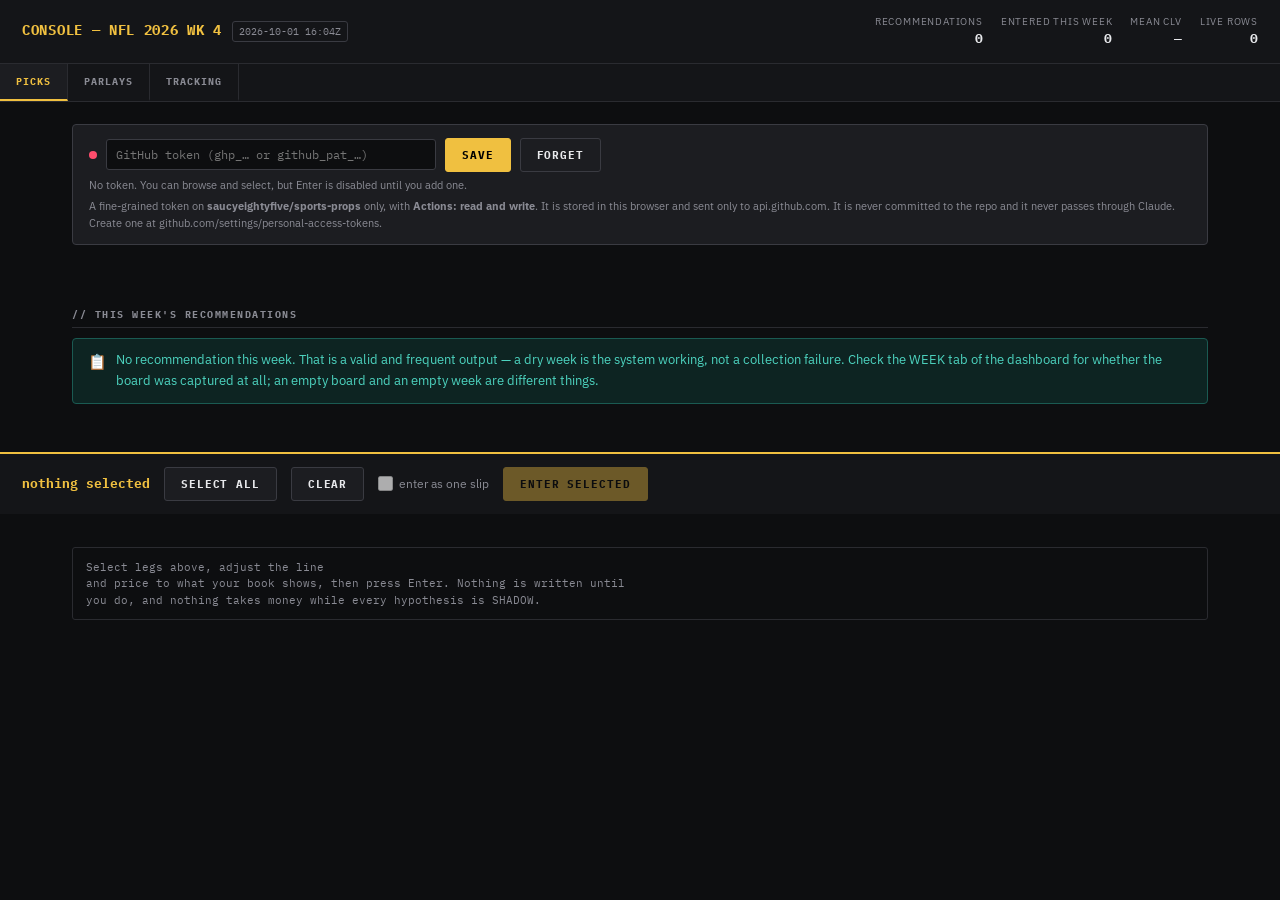
==== commit ffdf9b4d: "auto: slate [skip ci]" ====
--- a/dashboards/nfl/console.html
+++ b/dashboards/nfl/console.html
@@ -3,7 +3,7 @@
 <head>
 <meta charset="UTF-8">
 <meta name="viewport" content="width=device-width, initial-scale=1.0">
-<title>Console wk 3</title>
+<title>Console wk 4</title>
 <style>
 @import url('https://fonts.googleapis.com/css2?family=IBM+Plex+Mono:wght@400;500;600;700&family=IBM+Plex+Sans:wght@300;400;500;600&display=swap');
 :root{--bg:#0d0e10;--surface:#141518;--surface2:#1c1d21;--border:#2a2b30;--border2:#3a3b42;--text:#e8e9ec;--muted:#8a8b94;--accent:#f0c040;--green:#3ddc84;--red:#ff4d6d;--blue:#4da6ff;--orange:#ff8c42;--purple:#b57bee;--teal:#2dd4bf;--gold:#ffd700;}
@@ -187,7 +187,7 @@
 </style>
 </head>
 <body>
-<div class="header"><div style="display:flex;align-items:baseline;gap:10px"><span class="htitle">CONSOLE — NFL 2026 WK 3</span><span class="hver">2026-09-29 15:16Z</span></div><div class="hstats"><div class="hs"><div class="hs-l">recommendations</div><div class="hs-v neu">5</div></div><div class="hs"><div class="hs-l">entered this week</div><div class="hs-v neu">4</div></div><div class="hs"><div class="hs-l">mean CLV</div><div class="hs-v neu">—</div></div><div class="hs"><div class="hs-l">live rows</div><div class="hs-v neu">0</div></div></div></div><div class="tabs"><button class="tab active" onclick="showTab('picks',this)">PICKS<span class="nb g">5</span></button><button class="tab" onclick="showTab('slips',this)">PARLAYS<span class="nb g">4</span></button><button class="tab" onclick="showTab('tracking',this)">TRACKING<span class="nb g">4</span></button></div><div class="cwrap">
+<div class="header"><div style="display:flex;align-items:baseline;gap:10px"><span class="htitle">CONSOLE — NFL 2026 WK 4</span><span class="hver">2026-10-01 16:04Z</span></div><div class="hstats"><div class="hs"><div class="hs-l">recommendations</div><div class="hs-v neu">0</div></div><div class="hs"><div class="hs-l">entered this week</div><div class="hs-v neu">0</div></div><div class="hs"><div class="hs-l">mean CLV</div><div class="hs-v neu">—</div></div><div class="hs"><div class="hs-l">live rows</div><div class="hs-v neu">0</div></div></div></div><div class="tabs"><button class="tab active" onclick="showTab('picks',this)">PICKS</button><button class="tab" onclick="showTab('slips',this)">PARLAYS</button><button class="tab" onclick="showTab('tracking',this)">TRACKING</button></div><div class="cwrap">
 <div class="tokbar">
   <div class="tokrow">
     <span id="tokdot" class="dot"></span>
@@ -200,398 +200,7 @@
     <b>Actions: read and write</b>. It is stored in this browser and sent only to
     api.github.com. It is never committed to the repo and it never passes through
     Claude. Create one at github.com/settings/personal-access-tokens.</div>
-</div></div><div id="tab-picks" class="tc active"><div class="sec"><div class="sec-t">// This week&#x27;s recommendations</div><div class="al warn"><div class="al-ic">⚠</div><div class="al-tx">4 of these come from Houston Texans @ Indianapolis Colts. They are one read's worth of evidence, not 4, and stacking them on a slip multiplies a single outcome rather than diversifying it.</div></div><div class="al under"><div class="al-ic">◆</div><div class="al-tx">Every hypothesis behind these is SHADOW, so every entry is logged at zero units. That is not a limitation to work around — it is the system refusing to bet an unproven claim. What accumulates now is CLV and margin vs fair, not money.</div></div>
-<div class="leg done" data-i="0">
-  <input type="checkbox" data-i="0" disabled>
-  <div>
-    <div class="leg-t">Davante Adams · player_receptions over 5.5</div>
-    <div class="leg-s">LA — Los Angeles Rams @ Denver Broncos · H2
-       · <b style="color:var(--muted)">you entered this</b></div>
-    <div class="leg-w">Absorbing the 33% target share vacated by Puka Nacua (Doubtful). Consensus fair 52.84%; the price needs
-      54.34% to break even.</div>
-    <div class="evsplit">
-      <span>EV <b class="pos">+3.69%</b></span>
-      <span>hypothesis <b class="pos">+6.44%</b></span>
-      <span>shopping <b class="neg">-2.75%</b></span>
-    </div>
-    <div class="nums">
-      <div class="nf"><label>line</label>
-        <input class="f-line" data-i="0" data-f="line" data-orig="5.5" value="5.5"></div>
-      <div class="nf"><label>price</label>
-        <input class="f-price" data-i="0" data-f="price" data-orig="-119" value="-119"></div>
-      <div class="nf"><label>book</label>
-        <input class="f-book" data-i="0" data-f="book" data-orig="draftkings" value="draftkings"></div>
-    </div>
-    <div class="hint">These are the captured board's numbers. Change them to what
-      your book actually shows — your book is the authority, and the number you
-      enter is the one CLV is measured from.</div>
-  </div>
-</div>
-<div class="leg" data-i="1">
-  <input type="checkbox" data-i="1">
-  <div>
-    <div class="leg-t">Jared Wayne · player_receptions over 1.5</div>
-    <div class="leg-s">HOU — Houston Texans @ Indianapolis Colts · H2
-       · <b style="color:var(--purple)">engine is tracking this at 0u</b></div>
-    <div class="leg-w">Absorbing the 27% target share vacated by Nico Collins (Out). Consensus fair 46.84%; the price needs
-      48.78% to break even.</div>
-    <div class="evsplit">
-      <span>EV <b class="pos">+3.20%</b></span>
-      <span>hypothesis <b class="pos">+7.17%</b></span>
-      <span>shopping <b class="neg">-3.98%</b></span>
-    </div>
-    <div class="nums">
-      <div class="nf"><label>line</label>
-        <input class="f-line" data-i="1" data-f="line" data-orig="1.5" value="1.5"></div>
-      <div class="nf"><label>price</label>
-        <input class="f-price" data-i="1" data-f="price" data-orig="105" value="105"></div>
-      <div class="nf"><label>book</label>
-        <input class="f-book" data-i="1" data-f="book" data-orig="betmgm" value="betmgm"></div>
-    </div>
-    <div class="hint">These are the captured board's numbers. Change them to what
-      your book actually shows — your book is the authority, and the number you
-      enter is the one CLV is measured from.</div>
-  </div>
-</div>
-<div class="leg done" data-i="2">
-  <input type="checkbox" data-i="2" disabled>
-  <div>
-    <div class="leg-t">Xavier Hutchinson · player_receptions over 3.5</div>
-    <div class="leg-s">HOU — Houston Texans @ Indianapolis Colts · H2
-       · <b style="color:var(--muted)">you entered this</b></div>
-    <div class="leg-w">Absorbing the 27% target share vacated by Nico Collins (Out). Consensus fair 46.82%; the price needs
-      49.02% to break even.</div>
-    <div class="evsplit">
-      <span>EV <b class="pos">+2.65%</b></span>
-      <span>hypothesis <b class="pos">+7.14%</b></span>
-      <span>shopping <b class="neg">-4.49%</b></span>
-    </div>
-    <div class="nums">
-      <div class="nf"><label>line</label>
-        <input class="f-line" data-i="2" data-f="line" data-orig="3.5" value="3.5"></div>
-      <div class="nf"><label>price</label>
-        <input class="f-price" data-i="2" data-f="price" data-orig="104" value="104"></div>
-      <div class="nf"><label>book</label>
-        <input class="f-book" data-i="2" data-f="book" data-orig="draftkings" value="draftkings"></div>
-    </div>
-    <div class="hint">These are the captured board's numbers. Change them to what
-      your book actually shows — your book is the authority, and the number you
-      enter is the one CLV is measured from.</div>
-  </div>
-</div>
-<div class="leg done" data-i="3">
-  <input type="checkbox" data-i="3" disabled>
-  <div>
-    <div class="leg-t">Jaylin Noel · player_receptions over 2.5</div>
-    <div class="leg-s">HOU — Houston Texans @ Indianapolis Colts · H2
-       · <b style="color:var(--muted)">you entered this</b></div>
-    <div class="leg-w">Absorbing the 27% target share vacated by Nico Collins (Out). Consensus fair 45.37%; the price needs
-      47.85% to break even.</div>
-    <div class="evsplit">
-      <span>EV <b class="pos">+2.13%</b></span>
-      <span>hypothesis <b class="pos">+7.31%</b></span>
-      <span>shopping <b class="neg">-5.19%</b></span>
-    </div>
-    <div class="nums">
-      <div class="nf"><label>line</label>
-        <input class="f-line" data-i="3" data-f="line" data-orig="2.5" value="2.5"></div>
-      <div class="nf"><label>price</label>
-        <input class="f-price" data-i="3" data-f="price" data-orig="109" value="109"></div>
-      <div class="nf"><label>book</label>
-        <input class="f-book" data-i="3" data-f="book" data-orig="draftkings" value="draftkings"></div>
-    </div>
-    <div class="hint">These are the captured board's numbers. Change them to what
-      your book actually shows — your book is the authority, and the number you
-      enter is the one CLV is measured from.</div>
-  </div>
-</div>
-<div class="leg done" data-i="4">
-  <input type="checkbox" data-i="4" disabled>
-  <div>
-    <div class="leg-t">Kayshon Boutte · player_receptions over 2.5</div>
-    <div class="leg-s">HOU — Houston Texans @ Indianapolis Colts · H2
-       · <b style="color:var(--muted)">you entered this</b></div>
-    <div class="leg-w">Absorbing the 27% target share vacated by Nico Collins (Out). Consensus fair 53.34%; the price needs
-      55.95% to break even.</div>
-    <div class="evsplit">
-      <span>EV <b class="pos">+1.60%</b></span>
-      <span>hypothesis <b class="pos">+6.26%</b></span>
-      <span>shopping <b class="neg">-4.65%</b></span>
-    </div>
-    <div class="nums">
-      <div class="nf"><label>line</label>
-        <input class="f-line" data-i="4" data-f="line" data-orig="2.5" value="2.5"></div>
-      <div class="nf"><label>price</label>
-        <input class="f-price" data-i="4" data-f="price" data-orig="-127" value="-127"></div>
-      <div class="nf"><label>book</label>
-        <input class="f-book" data-i="4" data-f="book" data-orig="draftkings" value="draftkings"></div>
-    </div>
-    <div class="hint">These are the captured board's numbers. Change them to what
-      your book actually shows — your book is the authority, and the number you
-      enter is the one CLV is measured from.</div>
-  </div>
-</div></div></div><div id="tab-slips" class="tc"><div class="sec"><div class="sec-t">// Slips parlay.py would build</div>
-<div class="leg" style="grid-template-columns:1fr">
-  <div>
-    <div class="leg-t">2-leg · +0
-      <span class="leg-s">(fair +253)</span></div>
-    <div class='leg-s'>· Davante Adams player_receptions over 5.5 @ -119 (draftkings)</div><div class='leg-s'>· Jared Wayne player_receptions over 1.5 @ +105 (betmgm)</div>
-    <div class="evsplit">
-      <span>slip EV <b class="pos">+7.00%</b></span>
-      <span>vig cost <b class='neg'>13.62%</b></span>
-      <span>market-only <b class='neg'>-6.62%</b></span>
-    </div>
-    <div class="hint">Compounded vig: every leg pays the house its cut, so the
-      slip is taxed more than its legs are separately. The market-only number is
-      what this same slip is worth granting the hypothesis nothing.</div>
-    <div style="margin-top:10px">
-      <button class="btn" onclick="useSlip(0)">Load these legs into PICKS</button>
-    </div>
-  </div>
-</div>
-<div class="leg" style="grid-template-columns:1fr">
-  <div>
-    <div class="leg-t">2-leg · +0
-      <span class="leg-s">(fair +253)</span></div>
-    <div class='leg-s'>· Davante Adams player_receptions over 5.5 @ -119 (draftkings)</div><div class='leg-s'>· Xavier Hutchinson player_receptions over 3.5 @ +104 (draftkings)</div>
-    <div class="evsplit">
-      <span>slip EV <b class="pos">+6.44%</b></span>
-      <span>vig cost <b class='neg'>13.56%</b></span>
-      <span>market-only <b class='neg'>-7.12%</b></span>
-    </div>
-    <div class="hint">Compounded vig: every leg pays the house its cut, so the
-      slip is taxed more than its legs are separately. The market-only number is
-      what this same slip is worth granting the hypothesis nothing.</div>
-    <div style="margin-top:10px">
-      <button class="btn" onclick="useSlip(1)">Load these legs into PICKS</button>
-    </div>
-  </div>
-</div>
-<div class="leg" style="grid-template-columns:1fr">
-  <div>
-    <div class="leg-t">2-leg · +0
-      <span class="leg-s">(fair +263)</span></div>
-    <div class='leg-s'>· Davante Adams player_receptions over 5.5 @ -119 (draftkings)</div><div class='leg-s'>· Jaylin Noel player_receptions over 2.5 @ +109 (draftkings)</div>
-    <div class="evsplit">
-      <span>slip EV <b class="pos">+5.90%</b></span>
-      <span>vig cost <b class='neg'>13.69%</b></span>
-      <span>market-only <b class='neg'>-7.79%</b></span>
-    </div>
-    <div class="hint">Compounded vig: every leg pays the house its cut, so the
-      slip is taxed more than its legs are separately. The market-only number is
-      what this same slip is worth granting the hypothesis nothing.</div>
-    <div style="margin-top:10px">
-      <button class="btn" onclick="useSlip(2)">Load these legs into PICKS</button>
-    </div>
-  </div>
-</div>
-<div class="leg" style="grid-template-columns:1fr">
-  <div>
-    <div class="leg-t">2-leg · +0
-      <span class="leg-s">(fair +212)</span></div>
-    <div class='leg-s'>· Davante Adams player_receptions over 5.5 @ -119 (draftkings)</div><div class='leg-s'>· Kayshon Boutte player_receptions over 2.5 @ -127 (draftkings)</div>
-    <div class="evsplit">
-      <span>slip EV <b class="pos">+5.34%</b></span>
-      <span>vig cost <b class='neg'>12.63%</b></span>
-      <span>market-only <b class='neg'>-7.29%</b></span>
-    </div>
-    <div class="hint">Compounded vig: every leg pays the house its cut, so the
-      slip is taxed more than its legs are separately. The market-only number is
-      what this same slip is worth granting the hypothesis nothing.</div>
-    <div style="margin-top:10px">
-      <button class="btn" onclick="useSlip(3)">Load these legs into PICKS</button>
-    </div>
-  </div>
-</div></div></div><div id="tab-tracking" class="tc"><div class="sec"><div class="sec-t">// Entered — pre, close, result</div><div class="al warn"><div class="al-ic">⏱</div><div class="al-tx">9 row(s) still have no closing price. That is the one number that cannot be recovered after kickoff — the Sunday capture runs at 12:30 ET, and anything entered after the early window closes will carry no CLV for the rest of its life.</div></div>
-<div class="pc shadow">
-  <div class="ph">
-    <span class="pm">W3R001 · Davante Adams
-      player_receptions over 5.5</span>
-    <span class="pmeta">
-      <span class="badge bsr">H2</span>
-      <span class="badge bsr">SHADOW</span>
-      <span class="badge bsk">0.0u</span>
-      <span class="badge bsk">ENGINE</span>
-    </span>
-  </div>
-  <div class="leg-s">entered @ -119 (draftkings)
-    · close —
-    · CLV —
-    </div>
-  <div class="trk">
-    <div class="on">pre-game · entered</div>
-    <div class="wait">awaiting close</div>
-    <div class="wait">awaiting result</div>
-  </div>
-</div>
-<div class="pc shadow">
-  <div class="ph">
-    <span class="pm">W3R002 · Jared Wayne
-      player_receptions over 1.5</span>
-    <span class="pmeta">
-      <span class="badge bsr">H2</span>
-      <span class="badge bsr">SHADOW</span>
-      <span class="badge bsk">0.0u</span>
-      <span class="badge bsk">ENGINE</span>
-    </span>
-  </div>
-  <div class="leg-s">entered @ 105 (betmgm)
-    · close —
-    · CLV —
-    </div>
-  <div class="trk">
-    <div class="on">pre-game · entered</div>
-    <div class="wait">awaiting close</div>
-    <div class="wait">awaiting result</div>
-  </div>
-</div>
-<div class="pc shadow">
-  <div class="ph">
-    <span class="pm">W3R003 · Xavier Hutchinson
-      player_receptions over 3.5</span>
-    <span class="pmeta">
-      <span class="badge bsr">H2</span>
-      <span class="badge bsr">SHADOW</span>
-      <span class="badge bsk">0.0u</span>
-      <span class="badge bsk">ENGINE</span>
-    </span>
-  </div>
-  <div class="leg-s">entered @ 104 (draftkings)
-    · close —
-    · CLV —
-    </div>
-  <div class="trk">
-    <div class="on">pre-game · entered</div>
-    <div class="wait">awaiting close</div>
-    <div class="wait">awaiting result</div>
-  </div>
-</div>
-<div class="pc shadow">
-  <div class="ph">
-    <span class="pm">W3R004 · Jaylin Noel
-      player_receptions over 2.5</span>
-    <span class="pmeta">
-      <span class="badge bsr">H2</span>
-      <span class="badge bsr">SHADOW</span>
-      <span class="badge bsk">0.0u</span>
-      <span class="badge bsk">ENGINE</span>
-    </span>
-  </div>
-  <div class="leg-s">entered @ 109 (draftkings)
-    · close —
-    · CLV —
-    </div>
-  <div class="trk">
-    <div class="on">pre-game · entered</div>
-    <div class="wait">awaiting close</div>
-    <div class="wait">awaiting result</div>
-  </div>
-</div>
-<div class="pc shadow">
-  <div class="ph">
-    <span class="pm">W3R005 · Kayshon Boutte
-      player_receptions over 2.5</span>
-    <span class="pmeta">
-      <span class="badge bsr">H2</span>
-      <span class="badge bsr">SHADOW</span>
-      <span class="badge bsk">0.0u</span>
-      <span class="badge bsk">ENGINE</span>
-    </span>
-  </div>
-  <div class="leg-s">entered @ -127 (draftkings)
-    · close —
-    · CLV —
-    </div>
-  <div class="trk">
-    <div class="on">pre-game · entered</div>
-    <div class="wait">awaiting close</div>
-    <div class="wait">awaiting result</div>
-  </div>
-</div>
-<div class="pc shadow">
-  <div class="ph">
-    <span class="pm">W3R006 · Davante Adams
-      player_receptions over 5.5</span>
-    <span class="pmeta">
-      <span class="badge bsr">H2</span>
-      <span class="badge bsr">SHADOW</span>
-      <span class="badge bsk">0.0u</span>
-      <span class="badge bpu">YOURS</span>
-    </span>
-  </div>
-  <div class="leg-s">entered @ -119 (draftkings)
-    · close —
-    · CLV —
-    </div>
-  <div class="trk">
-    <div class="on">pre-game · entered</div>
-    <div class="wait">awaiting close</div>
-    <div class="wait">awaiting result</div>
-  </div>
-</div>
-<div class="pc shadow">
-  <div class="ph">
-    <span class="pm">W3R007 · Xavier Hutchinson
-      player_receptions over 3.5</span>
-    <span class="pmeta">
-      <span class="badge bsr">H2</span>
-      <span class="badge bsr">SHADOW</span>
-      <span class="badge bsk">0.0u</span>
-      <span class="badge bpu">YOURS</span>
-    </span>
-  </div>
-  <div class="leg-s">entered @ 104 (draftkings)
-    · close —
-    · CLV —
-    </div>
-  <div class="trk">
-    <div class="on">pre-game · entered</div>
-    <div class="wait">awaiting close</div>
-    <div class="wait">awaiting result</div>
-  </div>
-</div>
-<div class="pc shadow">
-  <div class="ph">
-    <span class="pm">W3R008 · Jaylin Noel
-      player_receptions over 2.5</span>
-    <span class="pmeta">
-      <span class="badge bsr">H2</span>
-      <span class="badge bsr">SHADOW</span>
-      <span class="badge bsk">0.0u</span>
-      <span class="badge bpu">YOURS</span>
-    </span>
-  </div>
-  <div class="leg-s">entered @ 109 (draftkings)
-    · close —
-    · CLV —
-    </div>
-  <div class="trk">
-    <div class="on">pre-game · entered</div>
-    <div class="wait">awaiting close</div>
-    <div class="wait">awaiting result</div>
-  </div>
-</div>
-<div class="pc shadow">
-  <div class="ph">
-    <span class="pm">W3R009 · Kayshon Boutte
-      player_receptions over 2.5</span>
-    <span class="pmeta">
-      <span class="badge bsr">H2</span>
-      <span class="badge bsr">SHADOW</span>
-      <span class="badge bsk">0.0u</span>
-      <span class="badge bpu">YOURS</span>
-    </span>
-  </div>
-  <div class="leg-s">entered @ -127 (draftkings)
-    · close —
-    · CLV —
-    </div>
-  <div class="trk">
-    <div class="on">pre-game · entered</div>
-    <div class="wait">awaiting close</div>
-    <div class="wait">awaiting result</div>
-  </div>
-</div></div></div>
+</div></div><div id="tab-picks" class="tc active"><div class="sec"><div class="sec-t">// This week&#x27;s recommendations</div><div class="al under"><div class="al-ic">📋</div><div class="al-tx">No recommendation this week. That is a valid and frequent output — a dry week is the system working, not a collection failure. Check the WEEK tab of the dashboard for whether the board was captured at all; an empty board and an empty week are different things.</div></div></div></div><div id="tab-slips" class="tc"><div class="sec"><div class="sec-t">// Slips parlay.py would build</div><div class="al under"><div class="al-ic">📋</div><div class="al-tx">No slip this week. parlay.py will not build one out of legs the props engine did not recommend — with too few qualifying singles, the correct output is no slip, not a padded one.</div></div></div></div><div id="tab-tracking" class="tc"><div class="sec"><div class="sec-t">// Entered — pre, close, result</div><div class="al under"><div class="al-ic">📋</div><div class="al-tx">Nothing entered for this week yet. Select on the PICKS tab and press Enter — the row appears here about a minute later, once the run has written it and Pages has redeployed.</div></div></div></div>
 <div class="tray">
   <span class="tray-c" id="count">nothing selected</span>
   <button class="btn" id="btnAll">Select all</button>
@@ -611,7 +220,7 @@
   btn.classList.add('active');
 }
 </script>
-<script>window.__DATA__={"repo": "saucyeightyfive/sports-props", "league": "nfl", "season": 2026, "week": 3, "built": "2026-09-29T15:16:42+00:00", "recommendations": [{"hypothesis": "H2", "player": "Davante Adams", "team": "LA", "game": "Los Angeles Rams @ Denver Broncos", "market": "player_receptions", "side": "over", "line": 5.5, "price": -119, "book": "draftkings", "vacated_by": "Puka Nacua", "vacated_share": 0.333, "vacated_status": "Doubtful", "target_share": 0.333, "target_share_prior": 0.222, "adot": 19.8, "snap_share": null, "weeks_seen": 2, "books_devigged": 3, "hold": 6.72, "fair_prob": 52.84, "fair_price": -112, "claimed_edge": 3.5, "model_prob": 56.34, "best_price": -119, "best_book": "draftkings", "breakeven_prob": 54.34, "ev_pct": 3.69, "ev_shopping_pct": -2.75, "ev_hypothesis_pct": 6.44, "verdict": "RECOMMEND", "reason": "Consensus fair across 3 books is 52.84%. Best price -119 at draftkings needs 54.34%. Of the 3.69% expected value, -2.75% comes from shopping that price and 6.44% from the 3.5 points the hypothesis claims \u2014 only the second is evidence for H2."}, {"hypothesis": "H2", "player": "Jared Wayne", "team": "HOU", "game": "Houston Texans @ Indianapolis Colts", "market": "player_receptions", "side": "over", "line": 1.5, "price": 105, "book": "betmgm", "vacated_by": "Nico Collins", "vacated_share": 0.27, "vacated_status": "Out", "target_share": 0.14, "target_share_prior": 0.027, "adot": 14.9, "snap_share": null, "weeks_seen": 2, "books_devigged": 3, "hold": 6.74, "fair_prob": 46.84, "fair_price": 113, "claimed_edge": 3.5, "model_prob": 50.34, "best_price": 105, "best_book": "betmgm", "breakeven_prob": 48.78, "ev_pct": 3.2, "ev_shopping_pct": -3.98, "ev_hypothesis_pct": 7.17, "verdict": "RECOMMEND", "reason": "Consensus fair across 3 books is 46.84%. Best price +105 at betmgm needs 48.78%. Of the 3.2% expected value, -3.98% comes from shopping that price and 7.17% from the 3.5 points the hypothesis claims \u2014 only the second is evidence for H2."}, {"hypothesis": "H2", "player": "Xavier Hutchinson", "team": "HOU", "game": "Houston Texans @ Indianapolis Colts", "market": "player_receptions", "side": "over", "line": 3.5, "price": 104, "book": "draftkings", "vacated_by": "Nico Collins", "vacated_share": 0.27, "vacated_status": "Out", "target_share": 0.18, "target_share_prior": 0.162, "adot": 12.4, "snap_share": null, "weeks_seen": 2, "books_devigged": 3, "hold": 6.61, "fair_prob": 46.82, "fair_price": 114, "claimed_edge": 3.5, "model_prob": 50.32, "best_price": 104, "best_book": "draftkings", "breakeven_prob": 49.02, "ev_pct": 2.65, "ev_shopping_pct": -4.49, "ev_hypothesis_pct": 7.14, "verdict": "RECOMMEND", "reason": "Consensus fair across 3 books is 46.82%. Best price +104 at draftkings needs 49.02%. Of the 2.65% expected value, -4.49% comes from shopping that price and 7.14% from the 3.5 points the hypothesis claims \u2014 only the second is evidence for H2."}, {"hypothesis": "H2", "player": "Jaylin Noel", "team": "HOU", "game": "Houston Texans @ Indianapolis Colts", "market": "player_receptions", "side": "over", "line": 2.5, "price": 109, "book": "draftkings", "vacated_by": "Nico Collins", "vacated_share": 0.27, "vacated_status": "Out", "target_share": 0.1, "target_share_prior": 0.054, "adot": 7.8, "snap_share": null, "weeks_seen": 2, "books_devigged": 3, "hold": 6.67, "fair_prob": 45.37, "fair_price": 120, "claimed_edge": 3.5, "model_prob": 48.87, "best_price": 109, "best_book": "draftkings", "breakeven_prob": 47.85, "ev_pct": 2.13, "ev_shopping_pct": -5.19, "ev_hypothesis_pct": 7.31, "verdict": "RECOMMEND", "reason": "Consensus fair across 3 books is 45.37%. Best price +109 at draftkings needs 47.85%. Of the 2.13% expected value, -5.19% comes from shopping that price and 7.31% from the 3.5 points the hypothesis claims \u2014 only the second is evidence for H2."}, {"hypothesis": "H2", "player": "Kayshon Boutte", "team": "HOU", "game": "Houston Texans @ Indianapolis Colts", "market": "player_receptions", "side": "over", "line": 2.5, "price": -127, "book": "draftkings", "vacated_by": "Nico Collins", "vacated_share": 0.27, "vacated_status": "Out", "target_share": 0.1, "target_share_prior": 0.054, "adot": 13.2, "snap_share": null, "weeks_seen": 2, "books_devigged": 3, "hold": 7.01, "fair_prob": 53.34, "fair_price": -114, "claimed_edge": 3.5, "model_prob": 56.84, "best_price": -127, "best_book": "draftkings", "breakeven_prob": 55.95, "ev_pct": 1.6, "ev_shopping_pct": -4.65, "ev_hypothesis_pct": 6.26, "verdict": "RECOMMEND", "reason": "Consensus fair across 3 books is 53.34%. Best price -127 at draftkings needs 55.95%. Of the 1.6% expected value, -4.65% comes from shopping that price and 6.26% from the 3.5 points the hypothesis claims \u2014 only the second is evidence for H2."}], "slips": [{"legs": [{"hypothesis": "H2", "player": "Davante Adams", "team": "LA", "game": "Los Angeles Rams @ Denver Broncos", "market": "player_receptions", "side": "over", "line": 5.5, "best_price": -119, "best_book": "draftkings", "fair_prob": 52.84, "model_prob": 56.34, "ev_pct": 3.69}, {"hypothesis": "H2", "player": "Jared Wayne", "team": "HOU", "game": "Houston Texans @ Indianapolis Colts", "market": "player_receptions", "side": "over", "line": 1.5, "best_price": 105, "best_book": "betmgm", "fair_prob": 46.84, "model_prob": 50.34, "ev_pct": 3.2}], "n_legs": 2, "same_game": false, "offered_price": 277, "offered_prob": 26.51, "model_prob": 28.36, "fair_prob": 24.75, "fair_price": 253, "market_only_price": 304, "ev_pct": 7.0, "ev_market_only_pct": -6.62, "vig_cost_pct": 13.62}, {"legs": [{"hypothesis": "H2", "player": "Davante Adams", "team": "LA", "game": "Los Angeles Rams @ Denver Broncos", "market": "player_receptions", "side": "over", "line": 5.5, "best_price": -119, "best_book": "draftkings", "fair_prob": 52.84, "model_prob": 56.34, "ev_pct": 3.69}, {"hypothesis": "H2", "player": "Xavier Hutchinson", "team": "HOU", "game": "Houston Texans @ Indianapolis Colts", "market": "player_receptions", "side": "over", "line": 3.5, "best_price": 104, "best_book": "draftkings", "fair_prob": 46.82, "model_prob": 50.32, "ev_pct": 2.65}], "n_legs": 2, "same_game": false, "offered_price": 275, "offered_prob": 26.64, "model_prob": 28.35, "fair_prob": 24.74, "fair_price": 253, "market_only_price": 304, "ev_pct": 6.44, "ev_market_only_pct": -7.12, "vig_cost_pct": 13.56}, {"legs": [{"hypothesis": "H2", "player": "Davante Adams", "team": "LA", "game": "Los Angeles Rams @ Denver Broncos", "market": "player_receptions", "side": "over", "line": 5.5, "best_price": -119, "best_book": "draftkings", "fair_prob": 52.84, "model_prob": 56.34, "ev_pct": 3.69}, {"hypothesis": "H2", "player": "Jaylin Noel", "team": "HOU", "game": "Houston Texans @ Indianapolis Colts", "market": "player_receptions", "side": "over", "line": 2.5, "best_price": 109, "best_book": "draftkings", "fair_prob": 45.37, "model_prob": 48.87, "ev_pct": 2.13}], "n_legs": 2, "same_game": false, "offered_price": 285, "offered_prob": 26.0, "model_prob": 27.53, "fair_prob": 23.97, "fair_price": 263, "market_only_price": 317, "ev_pct": 5.9, "ev_market_only_pct": -7.79, "vig_cost_pct": 13.69}, {"legs": [{"hypothesis": "H2", "player": "Davante Adams", "team": "LA", "game": "Los Angeles Rams @ Denver Broncos", "market": "player_receptions", "side": "over", "line": 5.5, "best_price": -119, "best_book": "draftkings", "fair_prob": 52.84, "model_prob": 56.34, "ev_pct": 3.69}, {"hypothesis": "H2", "player": "Kayshon Boutte", "team": "HOU", "game": "Houston Texans @ Indianapolis Colts", "market": "player_receptions", "side": "over", "line": 2.5, "best_price": -127, "best_book": "draftkings", "fair_prob": 53.34, "model_prob": 56.84, "ev_pct": 1.6}], "n_legs": 2, "same_game": false, "offered_price": 229, "offered_prob": 30.4, "model_prob": 32.02, "fair_prob": 28.18, "fair_price": 212, "market_only_price": 255, "ev_pct": 5.34, "ev_market_only_pct": -7.29, "vig_cost_pct": 12.63}], "too_thin": [{"hypothesis": "H2", "player": "Terrance Ferguson", "team": "LA", "game": "Los Angeles Rams @ Denver Broncos", "market": "player_receptions", "side": "over", "line": 4.5, "price": 129, "book": "draftkings", "vacated_by": "Puka Nacua", "vacated_share": 0.333, "vacated_status": "Doubtful", "target_share": 0.3, "target_share_prior": 0.037, "adot": 6.0, "snap_share": null, "weeks_seen": 2, "books_devigged": 1, "hold": 5.93, "fair_prob": 41.22, "fair_price": 143, "claimed_edge": 3.5, "model_prob": 44.72, "best_price": 129, "best_book": "draftkings", "breakeven_prob": 43.67, "ev_pct": 2.41, "ev_shopping_pct": -5.6, "ev_hypothesis_pct": 8.01, "verdict": "TOO THIN", "reason": "only one book posts both sides of this line, so there is no consensus to measure an outlier against. A single book's de-vig compared against its own price is not evidence of anything."}, {"hypothesis": "H2", "player": "Dalton Schultz", "team": "HOU", "game": "Houston Texans @ Indianapolis Colts", "market": "player_receptions", "side": "over", "line": 5.5, "price": 112, "book": "fanduel", "vacated_by": "Nico Collins", "vacated_share": 0.27, "vacated_status": "Out", "target_share": 0.28, "target_share_prior": 0.216, "adot": 7.4, "snap_share": null, "weeks_seen": 2, "books_devigged": 1, "hold": 6.85, "fair_prob": 44.15, "fair_price": 127, "claimed_edge": 3.5, "model_prob": 47.65, "best_price": 112, "best_book": "fanduel", "breakeven_prob": 47.17, "ev_pct": 1.01, "ev_shopping_pct": -6.41, "ev_hypothesis_pct": 7.42, "verdict": "TOO THIN", "reason": "only one book posts both sides of this line, so there is no consensus to measure an outlier against. A single book's de-vig compared against its own price is not evidence of anything."}, {"hypothesis": "H2", "player": "Woody Marks", "team": "HOU", "game": "Houston Texans @ Indianapolis Colts", "market": "player_receptions", "side": "over", "line": 1.5, "price": -153, "book": "draftkings", "vacated_by": "Nico Collins", "vacated_share": 0.27, "vacated_status": "Out", "target_share": 0.12, "target_share_prior": 0.027, "adot": 1.8, "snap_share": null, "weeks_seen": 2, "books_devigged": 3, "hold": 6.78, "fair_prob": 56.97, "fair_price": -132, "claimed_edge": 3.5, "model_prob": 60.47, "best_price": -153, "best_book": "draftkings", "breakeven_prob": 60.47, "ev_pct": -0.0, "ev_shopping_pct": -5.79, "ev_hypothesis_pct": 5.79, "verdict": "TOO THIN", "reason": "the read is real but the price is not. Even granting the full 3.5 points this hypothesis claims, the model reaches 60.47% and the price needs 60.47% to break even. Average prop vig across 3 books is 6.78%."}], "correlated": [{"game": "Houston Texans @ Indianapolis Colts", "reads": 4}], "bets": [{"row_id": "W3R001", "season": "2026", "week": "3", "date": "2026-09-26", "kickoff_et": "", "game": "Los Angeles Rams @ Denver Broncos", "player": "Davante Adams", "team": "LA", "opponent": "", "position": "", "prop_type": "player_receptions", "side": "over", "line_stake": "5.5", "price_stake": "-119", "book_stake": "draftkings", "ts_stake": "2026-09-26T22:24:36+00:00", "line_close": "", "price_close": "", "book_close": "", "ts_close": "", "clv_cents": "", "clv_pct": "", "fair_line": "", "actual_result": "", "margin_vs_fair": "", "hypothesis": "H2", "tier_at_stake": "SHADOW", "expression_conditions": "Davante Adams plays a normal snap count | absorbs share vacated by Puka Nacua | targets convert at his established rate", "conjunction": "true", "status_at_stake": "PROJECTED", "stake_units": "0.0", "outcome": "", "pnl_units": "", "notes": "", "slip_id": "", "thesis": "Davante Adams absorbs targets vacated by Puka Nacua (33% share, Doubtful). Consensus fair 52.84%, model 56.34% on H2's claimed 3.5 points. Of 3.69% EV, 6.44% is the hypothesis and -2.75% is the price.", "mechanism_held": "", "source": "auto"}, {"row_id": "W3R002", "season": "2026", "week": "3", "date": "2026-09-26", "kickoff_et": "", "game": "Houston Texans @ Indianapolis Colts", "player": "Jared Wayne", "team": "HOU", "opponent": "", "position": "", "prop_type": "player_receptions", "side": "over", "line_stake": "1.5", "price_stake": "105", "book_stake": "betmgm", "ts_stake": "2026-09-26T22:24:36+00:00", "line_close": "", "price_close": "", "book_close": "", "ts_close": "", "clv_cents": "", "clv_pct": "", "fair_line": "", "actual_result": "", "margin_vs_fair": "", "hypothesis": "H2", "tier_at_stake": "SHADOW", "expression_conditions": "Jared Wayne plays a normal snap count | absorbs share vacated by Nico Collins | targets convert at his established rate", "conjunction": "true", "status_at_stake": "PROJECTED", "stake_units": "0.0", "outcome": "", "pnl_units": "", "notes": "", "slip_id": "", "thesis": "Jared Wayne absorbs targets vacated by Nico Collins (27% share, Out). Consensus fair 46.84%, model 50.34% on H2's claimed 3.5 points. Of 3.2% EV, 7.17% is the hypothesis and -3.98% is the price.", "mechanism_held": "", "source": "auto"}, {"row_id": "W3R003", "season": "2026", "week": "3", "date": "2026-09-26", "kickoff_et": "", "game": "Houston Texans @ Indianapolis Colts", "player": "Xavier Hutchinson", "team": "HOU", "opponent": "", "position": "", "prop_type": "player_receptions", "side": "over", "line_stake": "3.5", "price_stake": "104", "book_stake": "draftkings", "ts_stake": "2026-09-26T22:24:36+00:00", "line_close": "", "price_close": "", "book_close": "", "ts_close": "", "clv_cents": "", "clv_pct": "", "fair_line": "", "actual_result": "", "margin_vs_fair": "", "hypothesis": "H2", "tier_at_stake": "SHADOW", "expression_conditions": "Xavier Hutchinson plays a normal snap count | absorbs share vacated by Nico Collins | targets convert at his established rate", "conjunction": "true", "status_at_stake": "PROJECTED", "stake_units": "0.0", "outcome": "", "pnl_units": "", "notes": "", "slip_id": "", "thesis": "Xavier Hutchinson absorbs targets vacated by Nico Collins (27% share, Out). Consensus fair 46.82%, model 50.32% on H2's claimed 3.5 points. Of 2.65% EV, 7.14% is the hypothesis and -4.49% is the price.", "mechanism_held": "", "source": "auto"}, {"row_id": "W3R004", "season": "2026", "week": "3", "date": "2026-09-26", "kickoff_et": "", "game": "Houston Texans @ Indianapolis Colts", "player": "Jaylin Noel", "team": "HOU", "opponent": "", "position": "", "prop_type": "player_receptions", "side": "over", "line_stake": "2.5", "price_stake": "109", "book_stake": "draftkings", "ts_stake": "2026-09-26T22:24:36+00:00", "line_close": "", "price_close": "", "book_close": "", "ts_close": "", "clv_cents": "", "clv_pct": "", "fair_line": "", "actual_result": "", "margin_vs_fair": "", "hypothesis": "H2", "tier_at_stake": "SHADOW", "expression_conditions": "Jaylin Noel plays a normal snap count | absorbs share vacated by Nico Collins | targets convert at his established rate", "conjunction": "true", "status_at_stake": "PROJECTED", "stake_units": "0.0", "outcome": "", "pnl_units": "", "notes": "", "slip_id": "", "thesis": "Jaylin Noel absorbs targets vacated by Nico Collins (27% share, Out). Consensus fair 45.37%, model 48.87% on H2's claimed 3.5 points. Of 2.13% EV, 7.31% is the hypothesis and -5.19% is the price.", "mechanism_held": "", "source": "auto"}, {"row_id": "W3R005", "season": "2026", "week": "3", "date": "2026-09-26", "kickoff_et": "", "game": "Houston Texans @ Indianapolis Colts", "player": "Kayshon Boutte", "team": "HOU", "opponent": "", "position": "", "prop_type": "player_receptions", "side": "over", "line_stake": "2.5", "price_stake": "-127", "book_stake": "draftkings", "ts_stake": "2026-09-26T22:24:36+00:00", "line_close": "", "price_close": "", "book_close": "", "ts_close": "", "clv_cents": "", "clv_pct": "", "fair_line": "", "actual_result": "", "margin_vs_fair": "", "hypothesis": "H2", "tier_at_stake": "SHADOW", "expression_conditions": "Kayshon Boutte plays a normal snap count | absorbs share vacated by Nico Collins | targets convert at his established rate", "conjunction": "true", "status_at_stake": "PROJECTED", "stake_units": "0.0", "outcome": "", "pnl_units": "", "notes": "", "slip_id": "", "thesis": "Kayshon Boutte absorbs targets vacated by Nico Collins (27% share, Out). Consensus fair 53.34%, model 56.84% on H2's claimed 3.5 points. Of 1.6% EV, 6.26% is the hypothesis and -4.65% is the price.", "mechanism_held": "", "source": "auto"}, {"row_id": "W3R006", "season": "2026", "week": "3", "date": "2026-09-26", "kickoff_et": "", "game": "Los Angeles Rams @ Denver Broncos", "player": "Davante Adams", "team": "LA", "opponent": "", "position": "", "prop_type": "player_receptions", "side": "over", "line_stake": "5.5", "price_stake": "-119", "book_stake": "draftkings", "ts_stake": "2026-09-26T23:50:05+00:00", "line_close": "", "price_close": "", "book_close": "", "ts_close": "", "clv_cents": "", "clv_pct": "", "fair_line": "", "actual_result": "", "margin_vs_fair": "", "hypothesis": "H2", "tier_at_stake": "SHADOW", "expression_conditions": "Davante Adams plays a normal snap count | absorbs share vacated by Puka Nacua | targets convert at his established rate", "conjunction": "true", "status_at_stake": "PROJECTED", "stake_units": "0.0", "outcome": "", "pnl_units": "", "notes": "", "slip_id": "", "thesis": "Davante Adams absorbs targets vacated by Puka Nacua (33% share, Doubtful). Consensus fair 52.84%, model 56.34% on H2's claimed 3.5 points. Of 3.69% EV, 6.44% is the hypothesis and -2.75% is the price.", "mechanism_held": "", "source": "console"}, {"row_id": "W3R007", "season": "2026", "week": "3", "date": "2026-09-26", "kickoff_et": "", "game": "Houston Texans @ Indianapolis Colts", "player": "Xavier Hutchinson", "team": "HOU", "opponent": "", "position": "", "prop_type": "player_receptions", "side": "over", "line_stake": "3.5", "price_stake": "104", "book_stake": "draftkings", "ts_stake": "2026-09-26T23:50:05+00:00", "line_close": "", "price_close": "", "book_close": "", "ts_close": "", "clv_cents": "", "clv_pct": "", "fair_line": "", "actual_result": "", "margin_vs_fair": "", "hypothesis": "H2", "tier_at_stake": "SHADOW", "expression_conditions": "Xavier Hutchinson plays a normal snap count | absorbs share vacated by Nico Collins | targets convert at his established rate", "conjunction": "true", "status_at_stake": "PROJECTED", "stake_units": "0.0", "outcome": "", "pnl_units": "", "notes": "", "slip_id": "", "thesis": "Xavier Hutchinson absorbs targets vacated by Nico Collins (27% share, Out). Consensus fair 46.82%, model 50.32% on H2's claimed 3.5 points. Of 2.65% EV, 7.14% is the hypothesis and -4.49% is the price.", "mechanism_held": "", "source": "console"}, {"row_id": "W3R008", "season": "2026", "week": "3", "date": "2026-09-26", "kickoff_et": "", "game": "Houston Texans @ Indianapolis Colts", "player": "Jaylin Noel", "team": "HOU", "opponent": "", "position": "", "prop_type": "player_receptions", "side": "over", "line_stake": "2.5", "price_stake": "109", "book_stake": "draftkings", "ts_stake": "2026-09-26T23:50:05+00:00", "line_close": "", "price_close": "", "book_close": "", "ts_close": "", "clv_cents": "", "clv_pct": "", "fair_line": "", "actual_result": "", "margin_vs_fair": "", "hypothesis": "H2", "tier_at_stake": "SHADOW", "expression_conditions": "Jaylin Noel plays a normal snap count | absorbs share vacated by Nico Collins | targets convert at his established rate", "conjunction": "true", "status_at_stake": "PROJECTED", "stake_units": "0.0", "outcome": "", "pnl_units": "", "notes": "", "slip_id": "", "thesis": "Jaylin Noel absorbs targets vacated by Nico Collins (27% share, Out). Consensus fair 45.37%, model 48.87% on H2's claimed 3.5 points. Of 2.13% EV, 7.31% is the hypothesis and -5.19% is the price.", "mechanism_held": "", "source": "console"}, {"row_id": "W3R009", "season": "2026", "week": "3", "date": "2026-09-26", "kickoff_et": "", "game": "Houston Texans @ Indianapolis Colts", "player": "Kayshon Boutte", "team": "HOU", "opponent": "", "position": "", "prop_type": "player_receptions", "side": "over", "line_stake": "2.5", "price_stake": "-127", "book_stake": "draftkings", "ts_stake": "2026-09-26T23:50:05+00:00", "line_close": "", "price_close": "", "book_close": "", "ts_close": "", "clv_cents": "", "clv_pct": "", "fair_line": "", "actual_result": "", "margin_vs_fair": "", "hypothesis": "H2", "tier_at_stake": "SHADOW", "expression_conditions": "Kayshon Boutte plays a normal snap count | absorbs share vacated by Nico Collins | targets convert at his established rate", "conjunction": "true", "status_at_stake": "PROJECTED", "stake_units": "0.0", "outcome": "", "pnl_units": "", "notes": "", "slip_id": "", "thesis": "Kayshon Boutte absorbs targets vacated by Nico Collins (27% share, Out). Consensus fair 53.34%, model 56.84% on H2's claimed 3.5 points. Of 1.6% EV, 6.26% is the hypothesis and -4.65% is the price.", "mechanism_held": "", "source": "console"}], "logged_keys": ["Davante Adams|player_receptions|over|5.5", "Xavier Hutchinson|player_receptions|over|3.5", "Jaylin Noel|player_receptions|over|2.5", "Kayshon Boutte|player_receptions|over|2.5"], "auto_keys": ["Davante Adams|player_receptions|over|5.5", "Jared Wayne|player_receptions|over|1.5", "Xavier Hutchinson|player_receptions|over|3.5", "Jaylin Noel|player_receptions|over|2.5", "Kayshon Boutte|player_receptions|over|2.5"], "hypotheses": {"H1": {"tier": "SHADOW", "status": "", "claim": 4.0, "unit": "probability_points", "min_n": 40}, "H2": {"tier": "SHADOW", "status": "", "claim": 3.5, "unit": "probability_points", "min_n": 25}, "H3": {"tier": "SHADOW", "status": "", "claim": 6.0, "unit": "closing_line_cents", "min_n": 20}, "H5": {"tier": "SHADOW", "status": "", "claim": null, "unit": "paired_difference", "min_n": 30}}};</script><script>
+<script>window.__DATA__={"repo": "saucyeightyfive/sports-props", "league": "nfl", "season": 2026, "week": 4, "built": "2026-10-01T16:04:49+00:00", "recommendations": [], "slips": [], "too_thin": [], "correlated": [], "bets": [{"row_id": "W3R001", "season": "2026", "week": "3", "date": "2026-09-26", "kickoff_et": "", "game": "Los Angeles Rams @ Denver Broncos", "player": "Davante Adams", "team": "LA", "opponent": "", "position": "", "prop_type": "player_receptions", "side": "over", "line_stake": "5.5", "price_stake": "-119", "book_stake": "draftkings", "ts_stake": "2026-09-26T22:24:36+00:00", "line_close": "", "price_close": "", "book_close": "", "ts_close": "", "clv_cents": "", "clv_pct": "", "fair_line": "", "actual_result": "", "margin_vs_fair": "", "hypothesis": "H2", "tier_at_stake": "SHADOW", "expression_conditions": "Davante Adams plays a normal snap count | absorbs share vacated by Puka Nacua | targets convert at his established rate", "conjunction": "true", "status_at_stake": "PROJECTED", "stake_units": "0.0", "outcome": "", "pnl_units": "", "notes": "", "slip_id": "", "thesis": "Davante Adams absorbs targets vacated by Puka Nacua (33% share, Doubtful). Consensus fair 52.84%, model 56.34% on H2's claimed 3.5 points. Of 3.69% EV, 6.44% is the hypothesis and -2.75% is the price.", "mechanism_held": "", "source": "auto"}, {"row_id": "W3R002", "season": "2026", "week": "3", "date": "2026-09-26", "kickoff_et": "", "game": "Houston Texans @ Indianapolis Colts", "player": "Jared Wayne", "team": "HOU", "opponent": "", "position": "", "prop_type": "player_receptions", "side": "over", "line_stake": "1.5", "price_stake": "105", "book_stake": "betmgm", "ts_stake": "2026-09-26T22:24:36+00:00", "line_close": "", "price_close": "", "book_close": "", "ts_close": "", "clv_cents": "", "clv_pct": "", "fair_line": "", "actual_result": "", "margin_vs_fair": "", "hypothesis": "H2", "tier_at_stake": "SHADOW", "expression_conditions": "Jared Wayne plays a normal snap count | absorbs share vacated by Nico Collins | targets convert at his established rate", "conjunction": "true", "status_at_stake": "PROJECTED", "stake_units": "0.0", "outcome": "", "pnl_units": "", "notes": "", "slip_id": "", "thesis": "Jared Wayne absorbs targets vacated by Nico Collins (27% share, Out). Consensus fair 46.84%, model 50.34% on H2's claimed 3.5 points. Of 3.2% EV, 7.17% is the hypothesis and -3.98% is the price.", "mechanism_held": "", "source": "auto"}, {"row_id": "W3R003", "season": "2026", "week": "3", "date": "2026-09-26", "kickoff_et": "", "game": "Houston Texans @ Indianapolis Colts", "player": "Xavier Hutchinson", "team": "HOU", "opponent": "", "position": "", "prop_type": "player_receptions", "side": "over", "line_stake": "3.5", "price_stake": "104", "book_stake": "draftkings", "ts_stake": "2026-09-26T22:24:36+00:00", "line_close": "", "price_close": "", "book_close": "", "ts_close": "", "clv_cents": "", "clv_pct": "", "fair_line": "", "actual_result": "", "margin_vs_fair": "", "hypothesis": "H2", "tier_at_stake": "SHADOW", "expression_conditions": "Xavier Hutchinson plays a normal snap count | absorbs share vacated by Nico Collins | targets convert at his established rate", "conjunction": "true", "status_at_stake": "PROJECTED", "stake_units": "0.0", "outcome": "", "pnl_units": "", "notes": "", "slip_id": "", "thesis": "Xavier Hutchinson absorbs targets vacated by Nico Collins (27% share, Out). Consensus fair 46.82%, model 50.32% on H2's claimed 3.5 points. Of 2.65% EV, 7.14% is the hypothesis and -4.49% is the price.", "mechanism_held": "", "source": "auto"}, {"row_id": "W3R004", "season": "2026", "week": "3", "date": "2026-09-26", "kickoff_et": "", "game": "Houston Texans @ Indianapolis Colts", "player": "Jaylin Noel", "team": "HOU", "opponent": "", "position": "", "prop_type": "player_receptions", "side": "over", "line_stake": "2.5", "price_stake": "109", "book_stake": "draftkings", "ts_stake": "2026-09-26T22:24:36+00:00", "line_close": "", "price_close": "", "book_close": "", "ts_close": "", "clv_cents": "", "clv_pct": "", "fair_line": "", "actual_result": "", "margin_vs_fair": "", "hypothesis": "H2", "tier_at_stake": "SHADOW", "expression_conditions": "Jaylin Noel plays a normal snap count | absorbs share vacated by Nico Collins | targets convert at his established rate", "conjunction": "true", "status_at_stake": "PROJECTED", "stake_units": "0.0", "outcome": "", "pnl_units": "", "notes": "", "slip_id": "", "thesis": "Jaylin Noel absorbs targets vacated by Nico Collins (27% share, Out). Consensus fair 45.37%, model 48.87% on H2's claimed 3.5 points. Of 2.13% EV, 7.31% is the hypothesis and -5.19% is the price.", "mechanism_held": "", "source": "auto"}, {"row_id": "W3R005", "season": "2026", "week": "3", "date": "2026-09-26", "kickoff_et": "", "game": "Houston Texans @ Indianapolis Colts", "player": "Kayshon Boutte", "team": "HOU", "opponent": "", "position": "", "prop_type": "player_receptions", "side": "over", "line_stake": "2.5", "price_stake": "-127", "book_stake": "draftkings", "ts_stake": "2026-09-26T22:24:36+00:00", "line_close": "", "price_close": "", "book_close": "", "ts_close": "", "clv_cents": "", "clv_pct": "", "fair_line": "", "actual_result": "", "margin_vs_fair": "", "hypothesis": "H2", "tier_at_stake": "SHADOW", "expression_conditions": "Kayshon Boutte plays a normal snap count | absorbs share vacated by Nico Collins | targets convert at his established rate", "conjunction": "true", "status_at_stake": "PROJECTED", "stake_units": "0.0", "outcome": "", "pnl_units": "", "notes": "", "slip_id": "", "thesis": "Kayshon Boutte absorbs targets vacated by Nico Collins (27% share, Out). Consensus fair 53.34%, model 56.84% on H2's claimed 3.5 points. Of 1.6% EV, 6.26% is the hypothesis and -4.65% is the price.", "mechanism_held": "", "source": "auto"}, {"row_id": "W3R006", "season": "2026", "week": "3", "date": "2026-09-26", "kickoff_et": "", "game": "Los Angeles Rams @ Denver Broncos", "player": "Davante Adams", "team": "LA", "opponent": "", "position": "", "prop_type": "player_receptions", "side": "over", "line_stake": "5.5", "price_stake": "-119", "book_stake": "draftkings", "ts_stake": "2026-09-26T23:50:05+00:00", "line_close": "", "price_close": "", "book_close": "", "ts_close": "", "clv_cents": "", "clv_pct": "", "fair_line": "", "actual_result": "", "margin_vs_fair": "", "hypothesis": "H2", "tier_at_stake": "SHADOW", "expression_conditions": "Davante Adams plays a normal snap count | absorbs share vacated by Puka Nacua | targets convert at his established rate", "conjunction": "true", "status_at_stake": "PROJECTED", "stake_units": "0.0", "outcome": "", "pnl_units": "", "notes": "", "slip_id": "", "thesis": "Davante Adams absorbs targets vacated by Puka Nacua (33% share, Doubtful). Consensus fair 52.84%, model 56.34% on H2's claimed 3.5 points. Of 3.69% EV, 6.44% is the hypothesis and -2.75% is the price.", "mechanism_held": "", "source": "console"}, {"row_id": "W3R007", "season": "2026", "week": "3", "date": "2026-09-26", "kickoff_et": "", "game": "Houston Texans @ Indianapolis Colts", "player": "Xavier Hutchinson", "team": "HOU", "opponent": "", "position": "", "prop_type": "player_receptions", "side": "over", "line_stake": "3.5", "price_stake": "104", "book_stake": "draftkings", "ts_stake": "2026-09-26T23:50:05+00:00", "line_close": "", "price_close": "", "book_close": "", "ts_close": "", "clv_cents": "", "clv_pct": "", "fair_line": "", "actual_result": "", "margin_vs_fair": "", "hypothesis": "H2", "tier_at_stake": "SHADOW", "expression_conditions": "Xavier Hutchinson plays a normal snap count | absorbs share vacated by Nico Collins | targets convert at his established rate", "conjunction": "true", "status_at_stake": "PROJECTED", "stake_units": "0.0", "outcome": "", "pnl_units": "", "notes": "", "slip_id": "", "thesis": "Xavier Hutchinson absorbs targets vacated by Nico Collins (27% share, Out). Consensus fair 46.82%, model 50.32% on H2's claimed 3.5 points. Of 2.65% EV, 7.14% is the hypothesis and -4.49% is the price.", "mechanism_held": "", "source": "console"}, {"row_id": "W3R008", "season": "2026", "week": "3", "date": "2026-09-26", "kickoff_et": "", "game": "Houston Texans @ Indianapolis Colts", "player": "Jaylin Noel", "team": "HOU", "opponent": "", "position": "", "prop_type": "player_receptions", "side": "over", "line_stake": "2.5", "price_stake": "109", "book_stake": "draftkings", "ts_stake": "2026-09-26T23:50:05+00:00", "line_close": "", "price_close": "", "book_close": "", "ts_close": "", "clv_cents": "", "clv_pct": "", "fair_line": "", "actual_result": "", "margin_vs_fair": "", "hypothesis": "H2", "tier_at_stake": "SHADOW", "expression_conditions": "Jaylin Noel plays a normal snap count | absorbs share vacated by Nico Collins | targets convert at his established rate", "conjunction": "true", "status_at_stake": "PROJECTED", "stake_units": "0.0", "outcome": "", "pnl_units": "", "notes": "", "slip_id": "", "thesis": "Jaylin Noel absorbs targets vacated by Nico Collins (27% share, Out). Consensus fair 45.37%, model 48.87% on H2's claimed 3.5 points. Of 2.13% EV, 7.31% is the hypothesis and -5.19% is the price.", "mechanism_held": "", "source": "console"}, {"row_id": "W3R009", "season": "2026", "week": "3", "date": "2026-09-26", "kickoff_et": "", "game": "Houston Texans @ Indianapolis Colts", "player": "Kayshon Boutte", "team": "HOU", "opponent": "", "position": "", "prop_type": "player_receptions", "side": "over", "line_stake": "2.5", "price_stake": "-127", "book_stake": "draftkings", "ts_stake": "2026-09-26T23:50:05+00:00", "line_close": "", "price_close": "", "book_close": "", "ts_close": "", "clv_cents": "", "clv_pct": "", "fair_line": "", "actual_result": "", "margin_vs_fair": "", "hypothesis": "H2", "tier_at_stake": "SHADOW", "expression_conditions": "Kayshon Boutte plays a normal snap count | absorbs share vacated by Nico Collins | targets convert at his established rate", "conjunction": "true", "status_at_stake": "PROJECTED", "stake_units": "0.0", "outcome": "", "pnl_units": "", "notes": "", "slip_id": "", "thesis": "Kayshon Boutte absorbs targets vacated by Nico Collins (27% share, Out). Consensus fair 53.34%, model 56.84% on H2's claimed 3.5 points. Of 1.6% EV, 6.26% is the hypothesis and -4.65% is the price.", "mechanism_held": "", "source": "console"}], "logged_keys": [], "auto_keys": [], "hypotheses": {"H1": {"tier": "SHADOW", "status": "", "claim": 4.0, "unit": "probability_points", "min_n": 40}, "H2": {"tier": "SHADOW", "status": "", "claim": 3.5, "unit": "probability_points", "min_n": 25}, "H3": {"tier": "SHADOW", "status": "", "claim": 6.0, "unit": "closing_line_cents", "min_n": 20}, "H5": {"tier": "SHADOW", "status": "", "claim": null, "unit": "paired_difference", "min_n": 30}}};</script><script>
 const D = window.__DATA__;
 const LS_TOK = 'sp_gh_token';
 const sel = new Map();          // pick index -> {line, price, book}
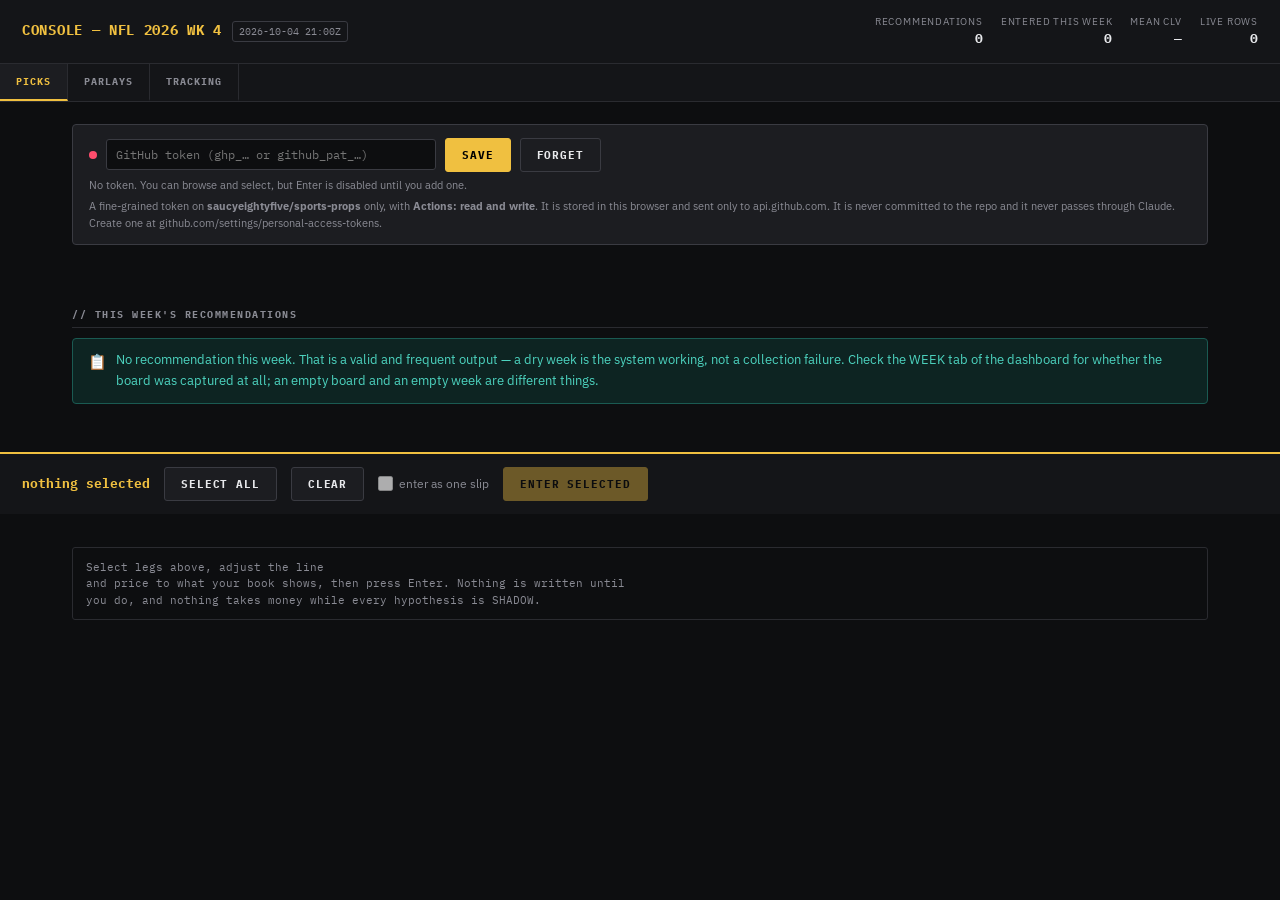
==== commit 223c14f3: "auto: closing [skip ci]" ====
--- a/dashboards/nfl/console.html
+++ b/dashboards/nfl/console.html
@@ -187,7 +187,7 @@
 </style>
 </head>
 <body>
-<div class="header"><div style="display:flex;align-items:baseline;gap:10px"><span class="htitle">CONSOLE — NFL 2026 WK 4</span><span class="hver">2026-10-01 16:04Z</span></div><div class="hstats"><div class="hs"><div class="hs-l">recommendations</div><div class="hs-v neu">0</div></div><div class="hs"><div class="hs-l">entered this week</div><div class="hs-v neu">0</div></div><div class="hs"><div class="hs-l">mean CLV</div><div class="hs-v neu">—</div></div><div class="hs"><div class="hs-l">live rows</div><div class="hs-v neu">0</div></div></div></div><div class="tabs"><button class="tab active" onclick="showTab('picks',this)">PICKS</button><button class="tab" onclick="showTab('slips',this)">PARLAYS</button><button class="tab" onclick="showTab('tracking',this)">TRACKING</button></div><div class="cwrap">
+<div class="header"><div style="display:flex;align-items:baseline;gap:10px"><span class="htitle">CONSOLE — NFL 2026 WK 4</span><span class="hver">2026-10-04 21:00Z</span></div><div class="hstats"><div class="hs"><div class="hs-l">recommendations</div><div class="hs-v neu">0</div></div><div class="hs"><div class="hs-l">entered this week</div><div class="hs-v neu">0</div></div><div class="hs"><div class="hs-l">mean CLV</div><div class="hs-v neu">—</div></div><div class="hs"><div class="hs-l">live rows</div><div class="hs-v neu">0</div></div></div></div><div class="tabs"><button class="tab active" onclick="showTab('picks',this)">PICKS</button><button class="tab" onclick="showTab('slips',this)">PARLAYS</button><button class="tab" onclick="showTab('tracking',this)">TRACKING</button></div><div class="cwrap">
 <div class="tokbar">
   <div class="tokrow">
     <span id="tokdot" class="dot"></span>
@@ -220,7 +220,7 @@
   btn.classList.add('active');
 }
 </script>
-<script>window.__DATA__={"repo": "saucyeightyfive/sports-props", "league": "nfl", "season": 2026, "week": 4, "built": "2026-10-01T16:04:49+00:00", "recommendations": [], "slips": [], "too_thin": [], "correlated": [], "bets": [{"row_id": "W3R001", "season": "2026", "week": "3", "date": "2026-09-26", "kickoff_et": "", "game": "Los Angeles Rams @ Denver Broncos", "player": "Davante Adams", "team": "LA", "opponent": "", "position": "", "prop_type": "player_receptions", "side": "over", "line_stake": "5.5", "price_stake": "-119", "book_stake": "draftkings", "ts_stake": "2026-09-26T22:24:36+00:00", "line_close": "", "price_close": "", "book_close": "", "ts_close": "", "clv_cents": "", "clv_pct": "", "fair_line": "", "actual_result": "", "margin_vs_fair": "", "hypothesis": "H2", "tier_at_stake": "SHADOW", "expression_conditions": "Davante Adams plays a normal snap count | absorbs share vacated by Puka Nacua | targets convert at his established rate", "conjunction": "true", "status_at_stake": "PROJECTED", "stake_units": "0.0", "outcome": "", "pnl_units": "", "notes": "", "slip_id": "", "thesis": "Davante Adams absorbs targets vacated by Puka Nacua (33% share, Doubtful). Consensus fair 52.84%, model 56.34% on H2's claimed 3.5 points. Of 3.69% EV, 6.44% is the hypothesis and -2.75% is the price.", "mechanism_held": "", "source": "auto"}, {"row_id": "W3R002", "season": "2026", "week": "3", "date": "2026-09-26", "kickoff_et": "", "game": "Houston Texans @ Indianapolis Colts", "player": "Jared Wayne", "team": "HOU", "opponent": "", "position": "", "prop_type": "player_receptions", "side": "over", "line_stake": "1.5", "price_stake": "105", "book_stake": "betmgm", "ts_stake": "2026-09-26T22:24:36+00:00", "line_close": "", "price_close": "", "book_close": "", "ts_close": "", "clv_cents": "", "clv_pct": "", "fair_line": "", "actual_result": "", "margin_vs_fair": "", "hypothesis": "H2", "tier_at_stake": "SHADOW", "expression_conditions": "Jared Wayne plays a normal snap count | absorbs share vacated by Nico Collins | targets convert at his established rate", "conjunction": "true", "status_at_stake": "PROJECTED", "stake_units": "0.0", "outcome": "", "pnl_units": "", "notes": "", "slip_id": "", "thesis": "Jared Wayne absorbs targets vacated by Nico Collins (27% share, Out). Consensus fair 46.84%, model 50.34% on H2's claimed 3.5 points. Of 3.2% EV, 7.17% is the hypothesis and -3.98% is the price.", "mechanism_held": "", "source": "auto"}, {"row_id": "W3R003", "season": "2026", "week": "3", "date": "2026-09-26", "kickoff_et": "", "game": "Houston Texans @ Indianapolis Colts", "player": "Xavier Hutchinson", "team": "HOU", "opponent": "", "position": "", "prop_type": "player_receptions", "side": "over", "line_stake": "3.5", "price_stake": "104", "book_stake": "draftkings", "ts_stake": "2026-09-26T22:24:36+00:00", "line_close": "", "price_close": "", "book_close": "", "ts_close": "", "clv_cents": "", "clv_pct": "", "fair_line": "", "actual_result": "", "margin_vs_fair": "", "hypothesis": "H2", "tier_at_stake": "SHADOW", "expression_conditions": "Xavier Hutchinson plays a normal snap count | absorbs share vacated by Nico Collins | targets convert at his established rate", "conjunction": "true", "status_at_stake": "PROJECTED", "stake_units": "0.0", "outcome": "", "pnl_units": "", "notes": "", "slip_id": "", "thesis": "Xavier Hutchinson absorbs targets vacated by Nico Collins (27% share, Out). Consensus fair 46.82%, model 50.32% on H2's claimed 3.5 points. Of 2.65% EV, 7.14% is the hypothesis and -4.49% is the price.", "mechanism_held": "", "source": "auto"}, {"row_id": "W3R004", "season": "2026", "week": "3", "date": "2026-09-26", "kickoff_et": "", "game": "Houston Texans @ Indianapolis Colts", "player": "Jaylin Noel", "team": "HOU", "opponent": "", "position": "", "prop_type": "player_receptions", "side": "over", "line_stake": "2.5", "price_stake": "109", "book_stake": "draftkings", "ts_stake": "2026-09-26T22:24:36+00:00", "line_close": "", "price_close": "", "book_close": "", "ts_close": "", "clv_cents": "", "clv_pct": "", "fair_line": "", "actual_result": "", "margin_vs_fair": "", "hypothesis": "H2", "tier_at_stake": "SHADOW", "expression_conditions": "Jaylin Noel plays a normal snap count | absorbs share vacated by Nico Collins | targets convert at his established rate", "conjunction": "true", "status_at_stake": "PROJECTED", "stake_units": "0.0", "outcome": "", "pnl_units": "", "notes": "", "slip_id": "", "thesis": "Jaylin Noel absorbs targets vacated by Nico Collins (27% share, Out). Consensus fair 45.37%, model 48.87% on H2's claimed 3.5 points. Of 2.13% EV, 7.31% is the hypothesis and -5.19% is the price.", "mechanism_held": "", "source": "auto"}, {"row_id": "W3R005", "season": "2026", "week": "3", "date": "2026-09-26", "kickoff_et": "", "game": "Houston Texans @ Indianapolis Colts", "player": "Kayshon Boutte", "team": "HOU", "opponent": "", "position": "", "prop_type": "player_receptions", "side": "over", "line_stake": "2.5", "price_stake": "-127", "book_stake": "draftkings", "ts_stake": "2026-09-26T22:24:36+00:00", "line_close": "", "price_close": "", "book_close": "", "ts_close": "", "clv_cents": "", "clv_pct": "", "fair_line": "", "actual_result": "", "margin_vs_fair": "", "hypothesis": "H2", "tier_at_stake": "SHADOW", "expression_conditions": "Kayshon Boutte plays a normal snap count | absorbs share vacated by Nico Collins | targets convert at his established rate", "conjunction": "true", "status_at_stake": "PROJECTED", "stake_units": "0.0", "outcome": "", "pnl_units": "", "notes": "", "slip_id": "", "thesis": "Kayshon Boutte absorbs targets vacated by Nico Collins (27% share, Out). Consensus fair 53.34%, model 56.84% on H2's claimed 3.5 points. Of 1.6% EV, 6.26% is the hypothesis and -4.65% is the price.", "mechanism_held": "", "source": "auto"}, {"row_id": "W3R006", "season": "2026", "week": "3", "date": "2026-09-26", "kickoff_et": "", "game": "Los Angeles Rams @ Denver Broncos", "player": "Davante Adams", "team": "LA", "opponent": "", "position": "", "prop_type": "player_receptions", "side": "over", "line_stake": "5.5", "price_stake": "-119", "book_stake": "draftkings", "ts_stake": "2026-09-26T23:50:05+00:00", "line_close": "", "price_close": "", "book_close": "", "ts_close": "", "clv_cents": "", "clv_pct": "", "fair_line": "", "actual_result": "", "margin_vs_fair": "", "hypothesis": "H2", "tier_at_stake": "SHADOW", "expression_conditions": "Davante Adams plays a normal snap count | absorbs share vacated by Puka Nacua | targets convert at his established rate", "conjunction": "true", "status_at_stake": "PROJECTED", "stake_units": "0.0", "outcome": "", "pnl_units": "", "notes": "", "slip_id": "", "thesis": "Davante Adams absorbs targets vacated by Puka Nacua (33% share, Doubtful). Consensus fair 52.84%, model 56.34% on H2's claimed 3.5 points. Of 3.69% EV, 6.44% is the hypothesis and -2.75% is the price.", "mechanism_held": "", "source": "console"}, {"row_id": "W3R007", "season": "2026", "week": "3", "date": "2026-09-26", "kickoff_et": "", "game": "Houston Texans @ Indianapolis Colts", "player": "Xavier Hutchinson", "team": "HOU", "opponent": "", "position": "", "prop_type": "player_receptions", "side": "over", "line_stake": "3.5", "price_stake": "104", "book_stake": "draftkings", "ts_stake": "2026-09-26T23:50:05+00:00", "line_close": "", "price_close": "", "book_close": "", "ts_close": "", "clv_cents": "", "clv_pct": "", "fair_line": "", "actual_result": "", "margin_vs_fair": "", "hypothesis": "H2", "tier_at_stake": "SHADOW", "expression_conditions": "Xavier Hutchinson plays a normal snap count | absorbs share vacated by Nico Collins | targets convert at his established rate", "conjunction": "true", "status_at_stake": "PROJECTED", "stake_units": "0.0", "outcome": "", "pnl_units": "", "notes": "", "slip_id": "", "thesis": "Xavier Hutchinson absorbs targets vacated by Nico Collins (27% share, Out). Consensus fair 46.82%, model 50.32% on H2's claimed 3.5 points. Of 2.65% EV, 7.14% is the hypothesis and -4.49% is the price.", "mechanism_held": "", "source": "console"}, {"row_id": "W3R008", "season": "2026", "week": "3", "date": "2026-09-26", "kickoff_et": "", "game": "Houston Texans @ Indianapolis Colts", "player": "Jaylin Noel", "team": "HOU", "opponent": "", "position": "", "prop_type": "player_receptions", "side": "over", "line_stake": "2.5", "price_stake": "109", "book_stake": "draftkings", "ts_stake": "2026-09-26T23:50:05+00:00", "line_close": "", "price_close": "", "book_close": "", "ts_close": "", "clv_cents": "", "clv_pct": "", "fair_line": "", "actual_result": "", "margin_vs_fair": "", "hypothesis": "H2", "tier_at_stake": "SHADOW", "expression_conditions": "Jaylin Noel plays a normal snap count | absorbs share vacated by Nico Collins | targets convert at his established rate", "conjunction": "true", "status_at_stake": "PROJECTED", "stake_units": "0.0", "outcome": "", "pnl_units": "", "notes": "", "slip_id": "", "thesis": "Jaylin Noel absorbs targets vacated by Nico Collins (27% share, Out). Consensus fair 45.37%, model 48.87% on H2's claimed 3.5 points. Of 2.13% EV, 7.31% is the hypothesis and -5.19% is the price.", "mechanism_held": "", "source": "console"}, {"row_id": "W3R009", "season": "2026", "week": "3", "date": "2026-09-26", "kickoff_et": "", "game": "Houston Texans @ Indianapolis Colts", "player": "Kayshon Boutte", "team": "HOU", "opponent": "", "position": "", "prop_type": "player_receptions", "side": "over", "line_stake": "2.5", "price_stake": "-127", "book_stake": "draftkings", "ts_stake": "2026-09-26T23:50:05+00:00", "line_close": "", "price_close": "", "book_close": "", "ts_close": "", "clv_cents": "", "clv_pct": "", "fair_line": "", "actual_result": "", "margin_vs_fair": "", "hypothesis": "H2", "tier_at_stake": "SHADOW", "expression_conditions": "Kayshon Boutte plays a normal snap count | absorbs share vacated by Nico Collins | targets convert at his established rate", "conjunction": "true", "status_at_stake": "PROJECTED", "stake_units": "0.0", "outcome": "", "pnl_units": "", "notes": "", "slip_id": "", "thesis": "Kayshon Boutte absorbs targets vacated by Nico Collins (27% share, Out). Consensus fair 53.34%, model 56.84% on H2's claimed 3.5 points. Of 1.6% EV, 6.26% is the hypothesis and -4.65% is the price.", "mechanism_held": "", "source": "console"}], "logged_keys": [], "auto_keys": [], "hypotheses": {"H1": {"tier": "SHADOW", "status": "", "claim": 4.0, "unit": "probability_points", "min_n": 40}, "H2": {"tier": "SHADOW", "status": "", "claim": 3.5, "unit": "probability_points", "min_n": 25}, "H3": {"tier": "SHADOW", "status": "", "claim": 6.0, "unit": "closing_line_cents", "min_n": 20}, "H5": {"tier": "SHADOW", "status": "", "claim": null, "unit": "paired_difference", "min_n": 30}}};</script><script>
+<script>window.__DATA__={"repo": "saucyeightyfive/sports-props", "league": "nfl", "season": 2026, "week": 4, "built": "2026-10-04T21:00:46+00:00", "recommendations": [], "slips": [], "too_thin": [], "correlated": [], "bets": [{"row_id": "W3R001", "season": "2026", "week": "3", "date": "2026-09-26", "kickoff_et": "", "game": "Los Angeles Rams @ Denver Broncos", "player": "Davante Adams", "team": "LA", "opponent": "", "position": "", "prop_type": "player_receptions", "side": "over", "line_stake": "5.5", "price_stake": "-119", "book_stake": "draftkings", "ts_stake": "2026-09-26T22:24:36+00:00", "line_close": "", "price_close": "", "book_close": "", "ts_close": "", "clv_cents": "", "clv_pct": "", "fair_line": "", "actual_result": "", "margin_vs_fair": "", "hypothesis": "H2", "tier_at_stake": "SHADOW", "expression_conditions": "Davante Adams plays a normal snap count | absorbs share vacated by Puka Nacua | targets convert at his established rate", "conjunction": "true", "status_at_stake": "PROJECTED", "stake_units": "0.0", "outcome": "", "pnl_units": "", "notes": "", "slip_id": "", "thesis": "Davante Adams absorbs targets vacated by Puka Nacua (33% share, Doubtful). Consensus fair 52.84%, model 56.34% on H2's claimed 3.5 points. Of 3.69% EV, 6.44% is the hypothesis and -2.75% is the price.", "mechanism_held": "", "source": "auto"}, {"row_id": "W3R002", "season": "2026", "week": "3", "date": "2026-09-26", "kickoff_et": "", "game": "Houston Texans @ Indianapolis Colts", "player": "Jared Wayne", "team": "HOU", "opponent": "", "position": "", "prop_type": "player_receptions", "side": "over", "line_stake": "1.5", "price_stake": "105", "book_stake": "betmgm", "ts_stake": "2026-09-26T22:24:36+00:00", "line_close": "", "price_close": "", "book_close": "", "ts_close": "", "clv_cents": "", "clv_pct": "", "fair_line": "", "actual_result": "", "margin_vs_fair": "", "hypothesis": "H2", "tier_at_stake": "SHADOW", "expression_conditions": "Jared Wayne plays a normal snap count | absorbs share vacated by Nico Collins | targets convert at his established rate", "conjunction": "true", "status_at_stake": "PROJECTED", "stake_units": "0.0", "outcome": "", "pnl_units": "", "notes": "", "slip_id": "", "thesis": "Jared Wayne absorbs targets vacated by Nico Collins (27% share, Out). Consensus fair 46.84%, model 50.34% on H2's claimed 3.5 points. Of 3.2% EV, 7.17% is the hypothesis and -3.98% is the price.", "mechanism_held": "", "source": "auto"}, {"row_id": "W3R003", "season": "2026", "week": "3", "date": "2026-09-26", "kickoff_et": "", "game": "Houston Texans @ Indianapolis Colts", "player": "Xavier Hutchinson", "team": "HOU", "opponent": "", "position": "", "prop_type": "player_receptions", "side": "over", "line_stake": "3.5", "price_stake": "104", "book_stake": "draftkings", "ts_stake": "2026-09-26T22:24:36+00:00", "line_close": "", "price_close": "", "book_close": "", "ts_close": "", "clv_cents": "", "clv_pct": "", "fair_line": "", "actual_result": "", "margin_vs_fair": "", "hypothesis": "H2", "tier_at_stake": "SHADOW", "expression_conditions": "Xavier Hutchinson plays a normal snap count | absorbs share vacated by Nico Collins | targets convert at his established rate", "conjunction": "true", "status_at_stake": "PROJECTED", "stake_units": "0.0", "outcome": "", "pnl_units": "", "notes": "", "slip_id": "", "thesis": "Xavier Hutchinson absorbs targets vacated by Nico Collins (27% share, Out). Consensus fair 46.82%, model 50.32% on H2's claimed 3.5 points. Of 2.65% EV, 7.14% is the hypothesis and -4.49% is the price.", "mechanism_held": "", "source": "auto"}, {"row_id": "W3R004", "season": "2026", "week": "3", "date": "2026-09-26", "kickoff_et": "", "game": "Houston Texans @ Indianapolis Colts", "player": "Jaylin Noel", "team": "HOU", "opponent": "", "position": "", "prop_type": "player_receptions", "side": "over", "line_stake": "2.5", "price_stake": "109", "book_stake": "draftkings", "ts_stake": "2026-09-26T22:24:36+00:00", "line_close": "", "price_close": "", "book_close": "", "ts_close": "", "clv_cents": "", "clv_pct": "", "fair_line": "", "actual_result": "", "margin_vs_fair": "", "hypothesis": "H2", "tier_at_stake": "SHADOW", "expression_conditions": "Jaylin Noel plays a normal snap count | absorbs share vacated by Nico Collins | targets convert at his established rate", "conjunction": "true", "status_at_stake": "PROJECTED", "stake_units": "0.0", "outcome": "", "pnl_units": "", "notes": "", "slip_id": "", "thesis": "Jaylin Noel absorbs targets vacated by Nico Collins (27% share, Out). Consensus fair 45.37%, model 48.87% on H2's claimed 3.5 points. Of 2.13% EV, 7.31% is the hypothesis and -5.19% is the price.", "mechanism_held": "", "source": "auto"}, {"row_id": "W3R005", "season": "2026", "week": "3", "date": "2026-09-26", "kickoff_et": "", "game": "Houston Texans @ Indianapolis Colts", "player": "Kayshon Boutte", "team": "HOU", "opponent": "", "position": "", "prop_type": "player_receptions", "side": "over", "line_stake": "2.5", "price_stake": "-127", "book_stake": "draftkings", "ts_stake": "2026-09-26T22:24:36+00:00", "line_close": "", "price_close": "", "book_close": "", "ts_close": "", "clv_cents": "", "clv_pct": "", "fair_line": "", "actual_result": "", "margin_vs_fair": "", "hypothesis": "H2", "tier_at_stake": "SHADOW", "expression_conditions": "Kayshon Boutte plays a normal snap count | absorbs share vacated by Nico Collins | targets convert at his established rate", "conjunction": "true", "status_at_stake": "PROJECTED", "stake_units": "0.0", "outcome": "", "pnl_units": "", "notes": "", "slip_id": "", "thesis": "Kayshon Boutte absorbs targets vacated by Nico Collins (27% share, Out). Consensus fair 53.34%, model 56.84% on H2's claimed 3.5 points. Of 1.6% EV, 6.26% is the hypothesis and -4.65% is the price.", "mechanism_held": "", "source": "auto"}, {"row_id": "W3R006", "season": "2026", "week": "3", "date": "2026-09-26", "kickoff_et": "", "game": "Los Angeles Rams @ Denver Broncos", "player": "Davante Adams", "team": "LA", "opponent": "", "position": "", "prop_type": "player_receptions", "side": "over", "line_stake": "5.5", "price_stake": "-119", "book_stake": "draftkings", "ts_stake": "2026-09-26T23:50:05+00:00", "line_close": "", "price_close": "", "book_close": "", "ts_close": "", "clv_cents": "", "clv_pct": "", "fair_line": "", "actual_result": "", "margin_vs_fair": "", "hypothesis": "H2", "tier_at_stake": "SHADOW", "expression_conditions": "Davante Adams plays a normal snap count | absorbs share vacated by Puka Nacua | targets convert at his established rate", "conjunction": "true", "status_at_stake": "PROJECTED", "stake_units": "0.0", "outcome": "", "pnl_units": "", "notes": "", "slip_id": "", "thesis": "Davante Adams absorbs targets vacated by Puka Nacua (33% share, Doubtful). Consensus fair 52.84%, model 56.34% on H2's claimed 3.5 points. Of 3.69% EV, 6.44% is the hypothesis and -2.75% is the price.", "mechanism_held": "", "source": "console"}, {"row_id": "W3R007", "season": "2026", "week": "3", "date": "2026-09-26", "kickoff_et": "", "game": "Houston Texans @ Indianapolis Colts", "player": "Xavier Hutchinson", "team": "HOU", "opponent": "", "position": "", "prop_type": "player_receptions", "side": "over", "line_stake": "3.5", "price_stake": "104", "book_stake": "draftkings", "ts_stake": "2026-09-26T23:50:05+00:00", "line_close": "", "price_close": "", "book_close": "", "ts_close": "", "clv_cents": "", "clv_pct": "", "fair_line": "", "actual_result": "", "margin_vs_fair": "", "hypothesis": "H2", "tier_at_stake": "SHADOW", "expression_conditions": "Xavier Hutchinson plays a normal snap count | absorbs share vacated by Nico Collins | targets convert at his established rate", "conjunction": "true", "status_at_stake": "PROJECTED", "stake_units": "0.0", "outcome": "", "pnl_units": "", "notes": "", "slip_id": "", "thesis": "Xavier Hutchinson absorbs targets vacated by Nico Collins (27% share, Out). Consensus fair 46.82%, model 50.32% on H2's claimed 3.5 points. Of 2.65% EV, 7.14% is the hypothesis and -4.49% is the price.", "mechanism_held": "", "source": "console"}, {"row_id": "W3R008", "season": "2026", "week": "3", "date": "2026-09-26", "kickoff_et": "", "game": "Houston Texans @ Indianapolis Colts", "player": "Jaylin Noel", "team": "HOU", "opponent": "", "position": "", "prop_type": "player_receptions", "side": "over", "line_stake": "2.5", "price_stake": "109", "book_stake": "draftkings", "ts_stake": "2026-09-26T23:50:05+00:00", "line_close": "", "price_close": "", "book_close": "", "ts_close": "", "clv_cents": "", "clv_pct": "", "fair_line": "", "actual_result": "", "margin_vs_fair": "", "hypothesis": "H2", "tier_at_stake": "SHADOW", "expression_conditions": "Jaylin Noel plays a normal snap count | absorbs share vacated by Nico Collins | targets convert at his established rate", "conjunction": "true", "status_at_stake": "PROJECTED", "stake_units": "0.0", "outcome": "", "pnl_units": "", "notes": "", "slip_id": "", "thesis": "Jaylin Noel absorbs targets vacated by Nico Collins (27% share, Out). Consensus fair 45.37%, model 48.87% on H2's claimed 3.5 points. Of 2.13% EV, 7.31% is the hypothesis and -5.19% is the price.", "mechanism_held": "", "source": "console"}, {"row_id": "W3R009", "season": "2026", "week": "3", "date": "2026-09-26", "kickoff_et": "", "game": "Houston Texans @ Indianapolis Colts", "player": "Kayshon Boutte", "team": "HOU", "opponent": "", "position": "", "prop_type": "player_receptions", "side": "over", "line_stake": "2.5", "price_stake": "-127", "book_stake": "draftkings", "ts_stake": "2026-09-26T23:50:05+00:00", "line_close": "", "price_close": "", "book_close": "", "ts_close": "", "clv_cents": "", "clv_pct": "", "fair_line": "", "actual_result": "", "margin_vs_fair": "", "hypothesis": "H2", "tier_at_stake": "SHADOW", "expression_conditions": "Kayshon Boutte plays a normal snap count | absorbs share vacated by Nico Collins | targets convert at his established rate", "conjunction": "true", "status_at_stake": "PROJECTED", "stake_units": "0.0", "outcome": "", "pnl_units": "", "notes": "", "slip_id": "", "thesis": "Kayshon Boutte absorbs targets vacated by Nico Collins (27% share, Out). Consensus fair 53.34%, model 56.84% on H2's claimed 3.5 points. Of 1.6% EV, 6.26% is the hypothesis and -4.65% is the price.", "mechanism_held": "", "source": "console"}], "logged_keys": [], "auto_keys": [], "hypotheses": {"H1": {"tier": "SHADOW", "status": "", "claim": 4.0, "unit": "probability_points", "min_n": 40}, "H2": {"tier": "SHADOW", "status": "", "claim": 3.5, "unit": "probability_points", "min_n": 25}, "H3": {"tier": "SHADOW", "status": "", "claim": 6.0, "unit": "closing_line_cents", "min_n": 20}, "H5": {"tier": "SHADOW", "status": "", "claim": null, "unit": "paired_difference", "min_n": 30}}};</script><script>
 const D = window.__DATA__;
 const LS_TOK = 'sp_gh_token';
 const sel = new Map();          // pick index -> {line, price, book}
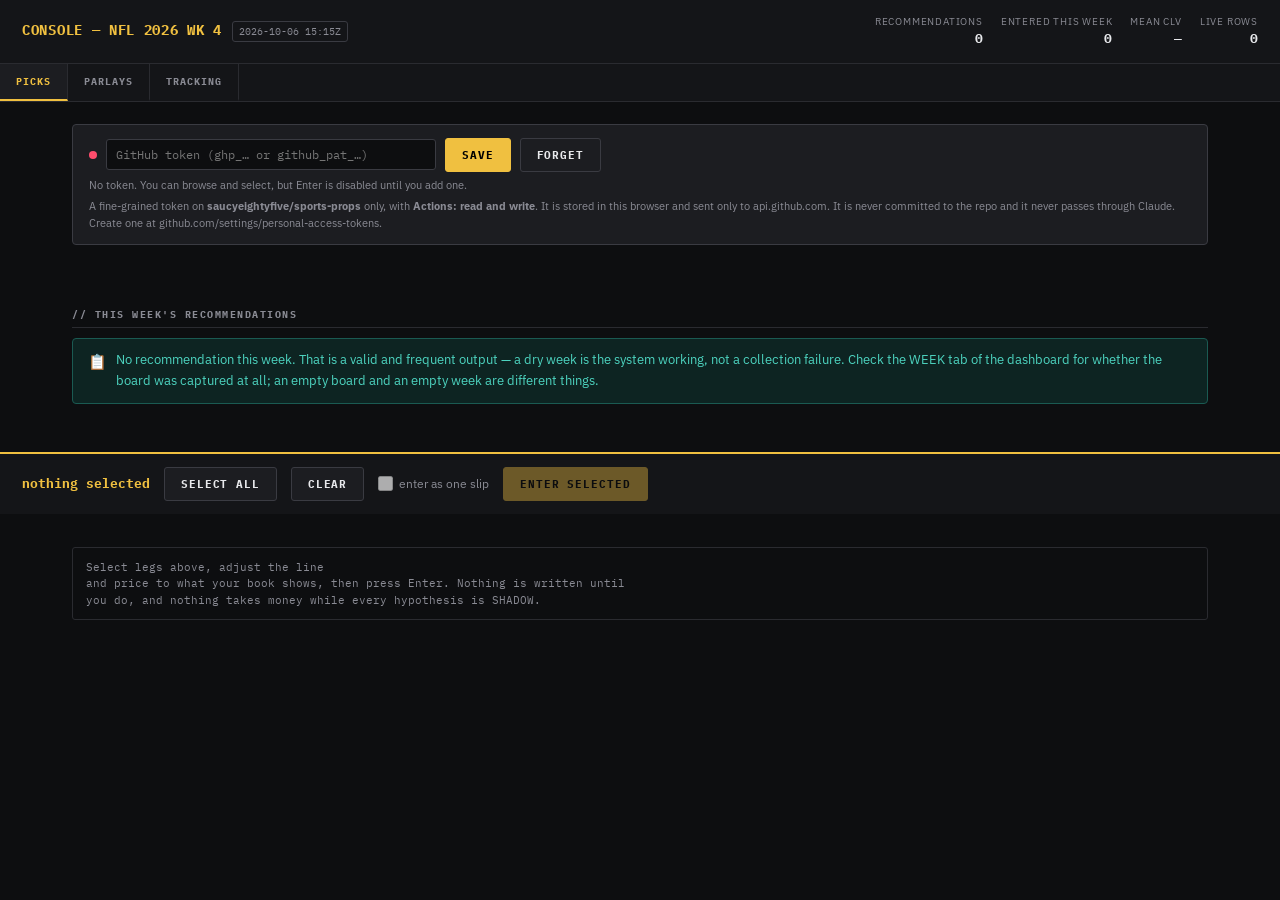
==== commit 1055dd18: "auto: grade [skip ci]" ====
--- a/dashboards/nfl/console.html
+++ b/dashboards/nfl/console.html
@@ -187,7 +187,7 @@
 </style>
 </head>
 <body>
-<div class="header"><div style="display:flex;align-items:baseline;gap:10px"><span class="htitle">CONSOLE — NFL 2026 WK 4</span><span class="hver">2026-10-04 21:00Z</span></div><div class="hstats"><div class="hs"><div class="hs-l">recommendations</div><div class="hs-v neu">0</div></div><div class="hs"><div class="hs-l">entered this week</div><div class="hs-v neu">0</div></div><div class="hs"><div class="hs-l">mean CLV</div><div class="hs-v neu">—</div></div><div class="hs"><div class="hs-l">live rows</div><div class="hs-v neu">0</div></div></div></div><div class="tabs"><button class="tab active" onclick="showTab('picks',this)">PICKS</button><button class="tab" onclick="showTab('slips',this)">PARLAYS</button><button class="tab" onclick="showTab('tracking',this)">TRACKING</button></div><div class="cwrap">
+<div class="header"><div style="display:flex;align-items:baseline;gap:10px"><span class="htitle">CONSOLE — NFL 2026 WK 4</span><span class="hver">2026-10-06 15:15Z</span></div><div class="hstats"><div class="hs"><div class="hs-l">recommendations</div><div class="hs-v neu">0</div></div><div class="hs"><div class="hs-l">entered this week</div><div class="hs-v neu">0</div></div><div class="hs"><div class="hs-l">mean CLV</div><div class="hs-v neu">—</div></div><div class="hs"><div class="hs-l">live rows</div><div class="hs-v neu">0</div></div></div></div><div class="tabs"><button class="tab active" onclick="showTab('picks',this)">PICKS</button><button class="tab" onclick="showTab('slips',this)">PARLAYS</button><button class="tab" onclick="showTab('tracking',this)">TRACKING</button></div><div class="cwrap">
 <div class="tokbar">
   <div class="tokrow">
     <span id="tokdot" class="dot"></span>
@@ -220,7 +220,7 @@
   btn.classList.add('active');
 }
 </script>
-<script>window.__DATA__={"repo": "saucyeightyfive/sports-props", "league": "nfl", "season": 2026, "week": 4, "built": "2026-10-04T21:00:46+00:00", "recommendations": [], "slips": [], "too_thin": [], "correlated": [], "bets": [{"row_id": "W3R001", "season": "2026", "week": "3", "date": "2026-09-26", "kickoff_et": "", "game": "Los Angeles Rams @ Denver Broncos", "player": "Davante Adams", "team": "LA", "opponent": "", "position": "", "prop_type": "player_receptions", "side": "over", "line_stake": "5.5", "price_stake": "-119", "book_stake": "draftkings", "ts_stake": "2026-09-26T22:24:36+00:00", "line_close": "", "price_close": "", "book_close": "", "ts_close": "", "clv_cents": "", "clv_pct": "", "fair_line": "", "actual_result": "", "margin_vs_fair": "", "hypothesis": "H2", "tier_at_stake": "SHADOW", "expression_conditions": "Davante Adams plays a normal snap count | absorbs share vacated by Puka Nacua | targets convert at his established rate", "conjunction": "true", "status_at_stake": "PROJECTED", "stake_units": "0.0", "outcome": "", "pnl_units": "", "notes": "", "slip_id": "", "thesis": "Davante Adams absorbs targets vacated by Puka Nacua (33% share, Doubtful). Consensus fair 52.84%, model 56.34% on H2's claimed 3.5 points. Of 3.69% EV, 6.44% is the hypothesis and -2.75% is the price.", "mechanism_held": "", "source": "auto"}, {"row_id": "W3R002", "season": "2026", "week": "3", "date": "2026-09-26", "kickoff_et": "", "game": "Houston Texans @ Indianapolis Colts", "player": "Jared Wayne", "team": "HOU", "opponent": "", "position": "", "prop_type": "player_receptions", "side": "over", "line_stake": "1.5", "price_stake": "105", "book_stake": "betmgm", "ts_stake": "2026-09-26T22:24:36+00:00", "line_close": "", "price_close": "", "book_close": "", "ts_close": "", "clv_cents": "", "clv_pct": "", "fair_line": "", "actual_result": "", "margin_vs_fair": "", "hypothesis": "H2", "tier_at_stake": "SHADOW", "expression_conditions": "Jared Wayne plays a normal snap count | absorbs share vacated by Nico Collins | targets convert at his established rate", "conjunction": "true", "status_at_stake": "PROJECTED", "stake_units": "0.0", "outcome": "", "pnl_units": "", "notes": "", "slip_id": "", "thesis": "Jared Wayne absorbs targets vacated by Nico Collins (27% share, Out). Consensus fair 46.84%, model 50.34% on H2's claimed 3.5 points. Of 3.2% EV, 7.17% is the hypothesis and -3.98% is the price.", "mechanism_held": "", "source": "auto"}, {"row_id": "W3R003", "season": "2026", "week": "3", "date": "2026-09-26", "kickoff_et": "", "game": "Houston Texans @ Indianapolis Colts", "player": "Xavier Hutchinson", "team": "HOU", "opponent": "", "position": "", "prop_type": "player_receptions", "side": "over", "line_stake": "3.5", "price_stake": "104", "book_stake": "draftkings", "ts_stake": "2026-09-26T22:24:36+00:00", "line_close": "", "price_close": "", "book_close": "", "ts_close": "", "clv_cents": "", "clv_pct": "", "fair_line": "", "actual_result": "", "margin_vs_fair": "", "hypothesis": "H2", "tier_at_stake": "SHADOW", "expression_conditions": "Xavier Hutchinson plays a normal snap count | absorbs share vacated by Nico Collins | targets convert at his established rate", "conjunction": "true", "status_at_stake": "PROJECTED", "stake_units": "0.0", "outcome": "", "pnl_units": "", "notes": "", "slip_id": "", "thesis": "Xavier Hutchinson absorbs targets vacated by Nico Collins (27% share, Out). Consensus fair 46.82%, model 50.32% on H2's claimed 3.5 points. Of 2.65% EV, 7.14% is the hypothesis and -4.49% is the price.", "mechanism_held": "", "source": "auto"}, {"row_id": "W3R004", "season": "2026", "week": "3", "date": "2026-09-26", "kickoff_et": "", "game": "Houston Texans @ Indianapolis Colts", "player": "Jaylin Noel", "team": "HOU", "opponent": "", "position": "", "prop_type": "player_receptions", "side": "over", "line_stake": "2.5", "price_stake": "109", "book_stake": "draftkings", "ts_stake": "2026-09-26T22:24:36+00:00", "line_close": "", "price_close": "", "book_close": "", "ts_close": "", "clv_cents": "", "clv_pct": "", "fair_line": "", "actual_result": "", "margin_vs_fair": "", "hypothesis": "H2", "tier_at_stake": "SHADOW", "expression_conditions": "Jaylin Noel plays a normal snap count | absorbs share vacated by Nico Collins | targets convert at his established rate", "conjunction": "true", "status_at_stake": "PROJECTED", "stake_units": "0.0", "outcome": "", "pnl_units": "", "notes": "", "slip_id": "", "thesis": "Jaylin Noel absorbs targets vacated by Nico Collins (27% share, Out). Consensus fair 45.37%, model 48.87% on H2's claimed 3.5 points. Of 2.13% EV, 7.31% is the hypothesis and -5.19% is the price.", "mechanism_held": "", "source": "auto"}, {"row_id": "W3R005", "season": "2026", "week": "3", "date": "2026-09-26", "kickoff_et": "", "game": "Houston Texans @ Indianapolis Colts", "player": "Kayshon Boutte", "team": "HOU", "opponent": "", "position": "", "prop_type": "player_receptions", "side": "over", "line_stake": "2.5", "price_stake": "-127", "book_stake": "draftkings", "ts_stake": "2026-09-26T22:24:36+00:00", "line_close": "", "price_close": "", "book_close": "", "ts_close": "", "clv_cents": "", "clv_pct": "", "fair_line": "", "actual_result": "", "margin_vs_fair": "", "hypothesis": "H2", "tier_at_stake": "SHADOW", "expression_conditions": "Kayshon Boutte plays a normal snap count | absorbs share vacated by Nico Collins | targets convert at his established rate", "conjunction": "true", "status_at_stake": "PROJECTED", "stake_units": "0.0", "outcome": "", "pnl_units": "", "notes": "", "slip_id": "", "thesis": "Kayshon Boutte absorbs targets vacated by Nico Collins (27% share, Out). Consensus fair 53.34%, model 56.84% on H2's claimed 3.5 points. Of 1.6% EV, 6.26% is the hypothesis and -4.65% is the price.", "mechanism_held": "", "source": "auto"}, {"row_id": "W3R006", "season": "2026", "week": "3", "date": "2026-09-26", "kickoff_et": "", "game": "Los Angeles Rams @ Denver Broncos", "player": "Davante Adams", "team": "LA", "opponent": "", "position": "", "prop_type": "player_receptions", "side": "over", "line_stake": "5.5", "price_stake": "-119", "book_stake": "draftkings", "ts_stake": "2026-09-26T23:50:05+00:00", "line_close": "", "price_close": "", "book_close": "", "ts_close": "", "clv_cents": "", "clv_pct": "", "fair_line": "", "actual_result": "", "margin_vs_fair": "", "hypothesis": "H2", "tier_at_stake": "SHADOW", "expression_conditions": "Davante Adams plays a normal snap count | absorbs share vacated by Puka Nacua | targets convert at his established rate", "conjunction": "true", "status_at_stake": "PROJECTED", "stake_units": "0.0", "outcome": "", "pnl_units": "", "notes": "", "slip_id": "", "thesis": "Davante Adams absorbs targets vacated by Puka Nacua (33% share, Doubtful). Consensus fair 52.84%, model 56.34% on H2's claimed 3.5 points. Of 3.69% EV, 6.44% is the hypothesis and -2.75% is the price.", "mechanism_held": "", "source": "console"}, {"row_id": "W3R007", "season": "2026", "week": "3", "date": "2026-09-26", "kickoff_et": "", "game": "Houston Texans @ Indianapolis Colts", "player": "Xavier Hutchinson", "team": "HOU", "opponent": "", "position": "", "prop_type": "player_receptions", "side": "over", "line_stake": "3.5", "price_stake": "104", "book_stake": "draftkings", "ts_stake": "2026-09-26T23:50:05+00:00", "line_close": "", "price_close": "", "book_close": "", "ts_close": "", "clv_cents": "", "clv_pct": "", "fair_line": "", "actual_result": "", "margin_vs_fair": "", "hypothesis": "H2", "tier_at_stake": "SHADOW", "expression_conditions": "Xavier Hutchinson plays a normal snap count | absorbs share vacated by Nico Collins | targets convert at his established rate", "conjunction": "true", "status_at_stake": "PROJECTED", "stake_units": "0.0", "outcome": "", "pnl_units": "", "notes": "", "slip_id": "", "thesis": "Xavier Hutchinson absorbs targets vacated by Nico Collins (27% share, Out). Consensus fair 46.82%, model 50.32% on H2's claimed 3.5 points. Of 2.65% EV, 7.14% is the hypothesis and -4.49% is the price.", "mechanism_held": "", "source": "console"}, {"row_id": "W3R008", "season": "2026", "week": "3", "date": "2026-09-26", "kickoff_et": "", "game": "Houston Texans @ Indianapolis Colts", "player": "Jaylin Noel", "team": "HOU", "opponent": "", "position": "", "prop_type": "player_receptions", "side": "over", "line_stake": "2.5", "price_stake": "109", "book_stake": "draftkings", "ts_stake": "2026-09-26T23:50:05+00:00", "line_close": "", "price_close": "", "book_close": "", "ts_close": "", "clv_cents": "", "clv_pct": "", "fair_line": "", "actual_result": "", "margin_vs_fair": "", "hypothesis": "H2", "tier_at_stake": "SHADOW", "expression_conditions": "Jaylin Noel plays a normal snap count | absorbs share vacated by Nico Collins | targets convert at his established rate", "conjunction": "true", "status_at_stake": "PROJECTED", "stake_units": "0.0", "outcome": "", "pnl_units": "", "notes": "", "slip_id": "", "thesis": "Jaylin Noel absorbs targets vacated by Nico Collins (27% share, Out). Consensus fair 45.37%, model 48.87% on H2's claimed 3.5 points. Of 2.13% EV, 7.31% is the hypothesis and -5.19% is the price.", "mechanism_held": "", "source": "console"}, {"row_id": "W3R009", "season": "2026", "week": "3", "date": "2026-09-26", "kickoff_et": "", "game": "Houston Texans @ Indianapolis Colts", "player": "Kayshon Boutte", "team": "HOU", "opponent": "", "position": "", "prop_type": "player_receptions", "side": "over", "line_stake": "2.5", "price_stake": "-127", "book_stake": "draftkings", "ts_stake": "2026-09-26T23:50:05+00:00", "line_close": "", "price_close": "", "book_close": "", "ts_close": "", "clv_cents": "", "clv_pct": "", "fair_line": "", "actual_result": "", "margin_vs_fair": "", "hypothesis": "H2", "tier_at_stake": "SHADOW", "expression_conditions": "Kayshon Boutte plays a normal snap count | absorbs share vacated by Nico Collins | targets convert at his established rate", "conjunction": "true", "status_at_stake": "PROJECTED", "stake_units": "0.0", "outcome": "", "pnl_units": "", "notes": "", "slip_id": "", "thesis": "Kayshon Boutte absorbs targets vacated by Nico Collins (27% share, Out). Consensus fair 53.34%, model 56.84% on H2's claimed 3.5 points. Of 1.6% EV, 6.26% is the hypothesis and -4.65% is the price.", "mechanism_held": "", "source": "console"}], "logged_keys": [], "auto_keys": [], "hypotheses": {"H1": {"tier": "SHADOW", "status": "", "claim": 4.0, "unit": "probability_points", "min_n": 40}, "H2": {"tier": "SHADOW", "status": "", "claim": 3.5, "unit": "probability_points", "min_n": 25}, "H3": {"tier": "SHADOW", "status": "", "claim": 6.0, "unit": "closing_line_cents", "min_n": 20}, "H5": {"tier": "SHADOW", "status": "", "claim": null, "unit": "paired_difference", "min_n": 30}}};</script><script>
+<script>window.__DATA__={"repo": "saucyeightyfive/sports-props", "league": "nfl", "season": 2026, "week": 4, "built": "2026-10-06T15:15:34+00:00", "recommendations": [], "slips": [], "too_thin": [], "correlated": [], "bets": [{"row_id": "W3R001", "season": "2026", "week": "3", "date": "2026-09-26", "kickoff_et": "", "game": "Los Angeles Rams @ Denver Broncos", "player": "Davante Adams", "team": "LA", "opponent": "", "position": "", "prop_type": "player_receptions", "side": "over", "line_stake": "5.5", "price_stake": "-119", "book_stake": "draftkings", "ts_stake": "2026-09-26T22:24:36+00:00", "line_close": "", "price_close": "", "book_close": "", "ts_close": "", "clv_cents": "", "clv_pct": "", "fair_line": "", "actual_result": "", "margin_vs_fair": "", "hypothesis": "H2", "tier_at_stake": "SHADOW", "expression_conditions": "Davante Adams plays a normal snap count | absorbs share vacated by Puka Nacua | targets convert at his established rate", "conjunction": "true", "status_at_stake": "PROJECTED", "stake_units": "0.0", "outcome": "", "pnl_units": "", "notes": "", "slip_id": "", "thesis": "Davante Adams absorbs targets vacated by Puka Nacua (33% share, Doubtful). Consensus fair 52.84%, model 56.34% on H2's claimed 3.5 points. Of 3.69% EV, 6.44% is the hypothesis and -2.75% is the price.", "mechanism_held": "", "source": "auto"}, {"row_id": "W3R002", "season": "2026", "week": "3", "date": "2026-09-26", "kickoff_et": "", "game": "Houston Texans @ Indianapolis Colts", "player": "Jared Wayne", "team": "HOU", "opponent": "", "position": "", "prop_type": "player_receptions", "side": "over", "line_stake": "1.5", "price_stake": "105", "book_stake": "betmgm", "ts_stake": "2026-09-26T22:24:36+00:00", "line_close": "", "price_close": "", "book_close": "", "ts_close": "", "clv_cents": "", "clv_pct": "", "fair_line": "", "actual_result": "", "margin_vs_fair": "", "hypothesis": "H2", "tier_at_stake": "SHADOW", "expression_conditions": "Jared Wayne plays a normal snap count | absorbs share vacated by Nico Collins | targets convert at his established rate", "conjunction": "true", "status_at_stake": "PROJECTED", "stake_units": "0.0", "outcome": "", "pnl_units": "", "notes": "", "slip_id": "", "thesis": "Jared Wayne absorbs targets vacated by Nico Collins (27% share, Out). Consensus fair 46.84%, model 50.34% on H2's claimed 3.5 points. Of 3.2% EV, 7.17% is the hypothesis and -3.98% is the price.", "mechanism_held": "", "source": "auto"}, {"row_id": "W3R003", "season": "2026", "week": "3", "date": "2026-09-26", "kickoff_et": "", "game": "Houston Texans @ Indianapolis Colts", "player": "Xavier Hutchinson", "team": "HOU", "opponent": "", "position": "", "prop_type": "player_receptions", "side": "over", "line_stake": "3.5", "price_stake": "104", "book_stake": "draftkings", "ts_stake": "2026-09-26T22:24:36+00:00", "line_close": "", "price_close": "", "book_close": "", "ts_close": "", "clv_cents": "", "clv_pct": "", "fair_line": "", "actual_result": "", "margin_vs_fair": "", "hypothesis": "H2", "tier_at_stake": "SHADOW", "expression_conditions": "Xavier Hutchinson plays a normal snap count | absorbs share vacated by Nico Collins | targets convert at his established rate", "conjunction": "true", "status_at_stake": "PROJECTED", "stake_units": "0.0", "outcome": "", "pnl_units": "", "notes": "", "slip_id": "", "thesis": "Xavier Hutchinson absorbs targets vacated by Nico Collins (27% share, Out). Consensus fair 46.82%, model 50.32% on H2's claimed 3.5 points. Of 2.65% EV, 7.14% is the hypothesis and -4.49% is the price.", "mechanism_held": "", "source": "auto"}, {"row_id": "W3R004", "season": "2026", "week": "3", "date": "2026-09-26", "kickoff_et": "", "game": "Houston Texans @ Indianapolis Colts", "player": "Jaylin Noel", "team": "HOU", "opponent": "", "position": "", "prop_type": "player_receptions", "side": "over", "line_stake": "2.5", "price_stake": "109", "book_stake": "draftkings", "ts_stake": "2026-09-26T22:24:36+00:00", "line_close": "", "price_close": "", "book_close": "", "ts_close": "", "clv_cents": "", "clv_pct": "", "fair_line": "", "actual_result": "", "margin_vs_fair": "", "hypothesis": "H2", "tier_at_stake": "SHADOW", "expression_conditions": "Jaylin Noel plays a normal snap count | absorbs share vacated by Nico Collins | targets convert at his established rate", "conjunction": "true", "status_at_stake": "PROJECTED", "stake_units": "0.0", "outcome": "", "pnl_units": "", "notes": "", "slip_id": "", "thesis": "Jaylin Noel absorbs targets vacated by Nico Collins (27% share, Out). Consensus fair 45.37%, model 48.87% on H2's claimed 3.5 points. Of 2.13% EV, 7.31% is the hypothesis and -5.19% is the price.", "mechanism_held": "", "source": "auto"}, {"row_id": "W3R005", "season": "2026", "week": "3", "date": "2026-09-26", "kickoff_et": "", "game": "Houston Texans @ Indianapolis Colts", "player": "Kayshon Boutte", "team": "HOU", "opponent": "", "position": "", "prop_type": "player_receptions", "side": "over", "line_stake": "2.5", "price_stake": "-127", "book_stake": "draftkings", "ts_stake": "2026-09-26T22:24:36+00:00", "line_close": "", "price_close": "", "book_close": "", "ts_close": "", "clv_cents": "", "clv_pct": "", "fair_line": "", "actual_result": "", "margin_vs_fair": "", "hypothesis": "H2", "tier_at_stake": "SHADOW", "expression_conditions": "Kayshon Boutte plays a normal snap count | absorbs share vacated by Nico Collins | targets convert at his established rate", "conjunction": "true", "status_at_stake": "PROJECTED", "stake_units": "0.0", "outcome": "", "pnl_units": "", "notes": "", "slip_id": "", "thesis": "Kayshon Boutte absorbs targets vacated by Nico Collins (27% share, Out). Consensus fair 53.34%, model 56.84% on H2's claimed 3.5 points. Of 1.6% EV, 6.26% is the hypothesis and -4.65% is the price.", "mechanism_held": "", "source": "auto"}, {"row_id": "W3R006", "season": "2026", "week": "3", "date": "2026-09-26", "kickoff_et": "", "game": "Los Angeles Rams @ Denver Broncos", "player": "Davante Adams", "team": "LA", "opponent": "", "position": "", "prop_type": "player_receptions", "side": "over", "line_stake": "5.5", "price_stake": "-119", "book_stake": "draftkings", "ts_stake": "2026-09-26T23:50:05+00:00", "line_close": "", "price_close": "", "book_close": "", "ts_close": "", "clv_cents": "", "clv_pct": "", "fair_line": "", "actual_result": "", "margin_vs_fair": "", "hypothesis": "H2", "tier_at_stake": "SHADOW", "expression_conditions": "Davante Adams plays a normal snap count | absorbs share vacated by Puka Nacua | targets convert at his established rate", "conjunction": "true", "status_at_stake": "PROJECTED", "stake_units": "0.0", "outcome": "", "pnl_units": "", "notes": "", "slip_id": "", "thesis": "Davante Adams absorbs targets vacated by Puka Nacua (33% share, Doubtful). Consensus fair 52.84%, model 56.34% on H2's claimed 3.5 points. Of 3.69% EV, 6.44% is the hypothesis and -2.75% is the price.", "mechanism_held": "", "source": "console"}, {"row_id": "W3R007", "season": "2026", "week": "3", "date": "2026-09-26", "kickoff_et": "", "game": "Houston Texans @ Indianapolis Colts", "player": "Xavier Hutchinson", "team": "HOU", "opponent": "", "position": "", "prop_type": "player_receptions", "side": "over", "line_stake": "3.5", "price_stake": "104", "book_stake": "draftkings", "ts_stake": "2026-09-26T23:50:05+00:00", "line_close": "", "price_close": "", "book_close": "", "ts_close": "", "clv_cents": "", "clv_pct": "", "fair_line": "", "actual_result": "", "margin_vs_fair": "", "hypothesis": "H2", "tier_at_stake": "SHADOW", "expression_conditions": "Xavier Hutchinson plays a normal snap count | absorbs share vacated by Nico Collins | targets convert at his established rate", "conjunction": "true", "status_at_stake": "PROJECTED", "stake_units": "0.0", "outcome": "", "pnl_units": "", "notes": "", "slip_id": "", "thesis": "Xavier Hutchinson absorbs targets vacated by Nico Collins (27% share, Out). Consensus fair 46.82%, model 50.32% on H2's claimed 3.5 points. Of 2.65% EV, 7.14% is the hypothesis and -4.49% is the price.", "mechanism_held": "", "source": "console"}, {"row_id": "W3R008", "season": "2026", "week": "3", "date": "2026-09-26", "kickoff_et": "", "game": "Houston Texans @ Indianapolis Colts", "player": "Jaylin Noel", "team": "HOU", "opponent": "", "position": "", "prop_type": "player_receptions", "side": "over", "line_stake": "2.5", "price_stake": "109", "book_stake": "draftkings", "ts_stake": "2026-09-26T23:50:05+00:00", "line_close": "", "price_close": "", "book_close": "", "ts_close": "", "clv_cents": "", "clv_pct": "", "fair_line": "", "actual_result": "", "margin_vs_fair": "", "hypothesis": "H2", "tier_at_stake": "SHADOW", "expression_conditions": "Jaylin Noel plays a normal snap count | absorbs share vacated by Nico Collins | targets convert at his established rate", "conjunction": "true", "status_at_stake": "PROJECTED", "stake_units": "0.0", "outcome": "", "pnl_units": "", "notes": "", "slip_id": "", "thesis": "Jaylin Noel absorbs targets vacated by Nico Collins (27% share, Out). Consensus fair 45.37%, model 48.87% on H2's claimed 3.5 points. Of 2.13% EV, 7.31% is the hypothesis and -5.19% is the price.", "mechanism_held": "", "source": "console"}, {"row_id": "W3R009", "season": "2026", "week": "3", "date": "2026-09-26", "kickoff_et": "", "game": "Houston Texans @ Indianapolis Colts", "player": "Kayshon Boutte", "team": "HOU", "opponent": "", "position": "", "prop_type": "player_receptions", "side": "over", "line_stake": "2.5", "price_stake": "-127", "book_stake": "draftkings", "ts_stake": "2026-09-26T23:50:05+00:00", "line_close": "", "price_close": "", "book_close": "", "ts_close": "", "clv_cents": "", "clv_pct": "", "fair_line": "", "actual_result": "", "margin_vs_fair": "", "hypothesis": "H2", "tier_at_stake": "SHADOW", "expression_conditions": "Kayshon Boutte plays a normal snap count | absorbs share vacated by Nico Collins | targets convert at his established rate", "conjunction": "true", "status_at_stake": "PROJECTED", "stake_units": "0.0", "outcome": "", "pnl_units": "", "notes": "", "slip_id": "", "thesis": "Kayshon Boutte absorbs targets vacated by Nico Collins (27% share, Out). Consensus fair 53.34%, model 56.84% on H2's claimed 3.5 points. Of 1.6% EV, 6.26% is the hypothesis and -4.65% is the price.", "mechanism_held": "", "source": "console"}], "logged_keys": [], "auto_keys": [], "hypotheses": {"H1": {"tier": "SHADOW", "status": "", "claim": 4.0, "unit": "probability_points", "min_n": 40}, "H2": {"tier": "SHADOW", "status": "", "claim": 3.5, "unit": "probability_points", "min_n": 25}, "H3": {"tier": "SHADOW", "status": "", "claim": 6.0, "unit": "closing_line_cents", "min_n": 20}, "H5": {"tier": "SHADOW", "status": "", "claim": null, "unit": "paired_difference", "min_n": 30}}};</script><script>
 const D = window.__DATA__;
 const LS_TOK = 'sp_gh_token';
 const sel = new Map();          // pick index -> {line, price, book}
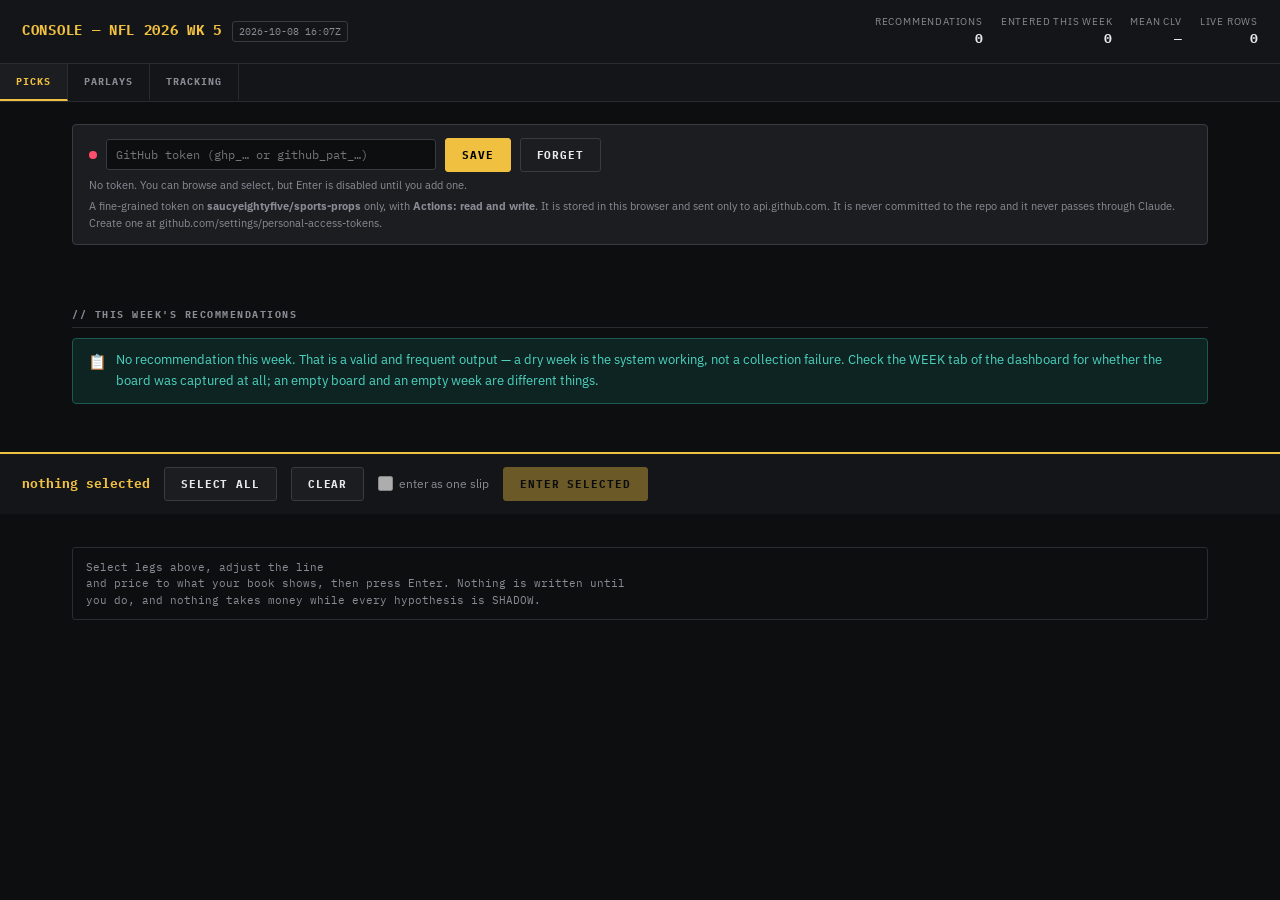
==== commit 50899f6c: "auto: slate [skip ci]" ====
--- a/dashboards/nfl/console.html
+++ b/dashboards/nfl/console.html
@@ -3,7 +3,7 @@
 <head>
 <meta charset="UTF-8">
 <meta name="viewport" content="width=device-width, initial-scale=1.0">
-<title>Console wk 4</title>
+<title>Console wk 5</title>
 <style>
 @import url('https://fonts.googleapis.com/css2?family=IBM+Plex+Mono:wght@400;500;600;700&family=IBM+Plex+Sans:wght@300;400;500;600&display=swap');
 :root{--bg:#0d0e10;--surface:#141518;--surface2:#1c1d21;--border:#2a2b30;--border2:#3a3b42;--text:#e8e9ec;--muted:#8a8b94;--accent:#f0c040;--green:#3ddc84;--red:#ff4d6d;--blue:#4da6ff;--orange:#ff8c42;--purple:#b57bee;--teal:#2dd4bf;--gold:#ffd700;}
@@ -187,7 +187,7 @@
 </style>
 </head>
 <body>
-<div class="header"><div style="display:flex;align-items:baseline;gap:10px"><span class="htitle">CONSOLE — NFL 2026 WK 4</span><span class="hver">2026-10-06 15:15Z</span></div><div class="hstats"><div class="hs"><div class="hs-l">recommendations</div><div class="hs-v neu">0</div></div><div class="hs"><div class="hs-l">entered this week</div><div class="hs-v neu">0</div></div><div class="hs"><div class="hs-l">mean CLV</div><div class="hs-v neu">—</div></div><div class="hs"><div class="hs-l">live rows</div><div class="hs-v neu">0</div></div></div></div><div class="tabs"><button class="tab active" onclick="showTab('picks',this)">PICKS</button><button class="tab" onclick="showTab('slips',this)">PARLAYS</button><button class="tab" onclick="showTab('tracking',this)">TRACKING</button></div><div class="cwrap">
+<div class="header"><div style="display:flex;align-items:baseline;gap:10px"><span class="htitle">CONSOLE — NFL 2026 WK 5</span><span class="hver">2026-10-08 16:07Z</span></div><div class="hstats"><div class="hs"><div class="hs-l">recommendations</div><div class="hs-v neu">0</div></div><div class="hs"><div class="hs-l">entered this week</div><div class="hs-v neu">0</div></div><div class="hs"><div class="hs-l">mean CLV</div><div class="hs-v neu">—</div></div><div class="hs"><div class="hs-l">live rows</div><div class="hs-v neu">0</div></div></div></div><div class="tabs"><button class="tab active" onclick="showTab('picks',this)">PICKS</button><button class="tab" onclick="showTab('slips',this)">PARLAYS</button><button class="tab" onclick="showTab('tracking',this)">TRACKING</button></div><div class="cwrap">
 <div class="tokbar">
   <div class="tokrow">
     <span id="tokdot" class="dot"></span>
@@ -220,7 +220,7 @@
   btn.classList.add('active');
 }
 </script>
-<script>window.__DATA__={"repo": "saucyeightyfive/sports-props", "league": "nfl", "season": 2026, "week": 4, "built": "2026-10-06T15:15:34+00:00", "recommendations": [], "slips": [], "too_thin": [], "correlated": [], "bets": [{"row_id": "W3R001", "season": "2026", "week": "3", "date": "2026-09-26", "kickoff_et": "", "game": "Los Angeles Rams @ Denver Broncos", "player": "Davante Adams", "team": "LA", "opponent": "", "position": "", "prop_type": "player_receptions", "side": "over", "line_stake": "5.5", "price_stake": "-119", "book_stake": "draftkings", "ts_stake": "2026-09-26T22:24:36+00:00", "line_close": "", "price_close": "", "book_close": "", "ts_close": "", "clv_cents": "", "clv_pct": "", "fair_line": "", "actual_result": "", "margin_vs_fair": "", "hypothesis": "H2", "tier_at_stake": "SHADOW", "expression_conditions": "Davante Adams plays a normal snap count | absorbs share vacated by Puka Nacua | targets convert at his established rate", "conjunction": "true", "status_at_stake": "PROJECTED", "stake_units": "0.0", "outcome": "", "pnl_units": "", "notes": "", "slip_id": "", "thesis": "Davante Adams absorbs targets vacated by Puka Nacua (33% share, Doubtful). Consensus fair 52.84%, model 56.34% on H2's claimed 3.5 points. Of 3.69% EV, 6.44% is the hypothesis and -2.75% is the price.", "mechanism_held": "", "source": "auto"}, {"row_id": "W3R002", "season": "2026", "week": "3", "date": "2026-09-26", "kickoff_et": "", "game": "Houston Texans @ Indianapolis Colts", "player": "Jared Wayne", "team": "HOU", "opponent": "", "position": "", "prop_type": "player_receptions", "side": "over", "line_stake": "1.5", "price_stake": "105", "book_stake": "betmgm", "ts_stake": "2026-09-26T22:24:36+00:00", "line_close": "", "price_close": "", "book_close": "", "ts_close": "", "clv_cents": "", "clv_pct": "", "fair_line": "", "actual_result": "", "margin_vs_fair": "", "hypothesis": "H2", "tier_at_stake": "SHADOW", "expression_conditions": "Jared Wayne plays a normal snap count | absorbs share vacated by Nico Collins | targets convert at his established rate", "conjunction": "true", "status_at_stake": "PROJECTED", "stake_units": "0.0", "outcome": "", "pnl_units": "", "notes": "", "slip_id": "", "thesis": "Jared Wayne absorbs targets vacated by Nico Collins (27% share, Out). Consensus fair 46.84%, model 50.34% on H2's claimed 3.5 points. Of 3.2% EV, 7.17% is the hypothesis and -3.98% is the price.", "mechanism_held": "", "source": "auto"}, {"row_id": "W3R003", "season": "2026", "week": "3", "date": "2026-09-26", "kickoff_et": "", "game": "Houston Texans @ Indianapolis Colts", "player": "Xavier Hutchinson", "team": "HOU", "opponent": "", "position": "", "prop_type": "player_receptions", "side": "over", "line_stake": "3.5", "price_stake": "104", "book_stake": "draftkings", "ts_stake": "2026-09-26T22:24:36+00:00", "line_close": "", "price_close": "", "book_close": "", "ts_close": "", "clv_cents": "", "clv_pct": "", "fair_line": "", "actual_result": "", "margin_vs_fair": "", "hypothesis": "H2", "tier_at_stake": "SHADOW", "expression_conditions": "Xavier Hutchinson plays a normal snap count | absorbs share vacated by Nico Collins | targets convert at his established rate", "conjunction": "true", "status_at_stake": "PROJECTED", "stake_units": "0.0", "outcome": "", "pnl_units": "", "notes": "", "slip_id": "", "thesis": "Xavier Hutchinson absorbs targets vacated by Nico Collins (27% share, Out). Consensus fair 46.82%, model 50.32% on H2's claimed 3.5 points. Of 2.65% EV, 7.14% is the hypothesis and -4.49% is the price.", "mechanism_held": "", "source": "auto"}, {"row_id": "W3R004", "season": "2026", "week": "3", "date": "2026-09-26", "kickoff_et": "", "game": "Houston Texans @ Indianapolis Colts", "player": "Jaylin Noel", "team": "HOU", "opponent": "", "position": "", "prop_type": "player_receptions", "side": "over", "line_stake": "2.5", "price_stake": "109", "book_stake": "draftkings", "ts_stake": "2026-09-26T22:24:36+00:00", "line_close": "", "price_close": "", "book_close": "", "ts_close": "", "clv_cents": "", "clv_pct": "", "fair_line": "", "actual_result": "", "margin_vs_fair": "", "hypothesis": "H2", "tier_at_stake": "SHADOW", "expression_conditions": "Jaylin Noel plays a normal snap count | absorbs share vacated by Nico Collins | targets convert at his established rate", "conjunction": "true", "status_at_stake": "PROJECTED", "stake_units": "0.0", "outcome": "", "pnl_units": "", "notes": "", "slip_id": "", "thesis": "Jaylin Noel absorbs targets vacated by Nico Collins (27% share, Out). Consensus fair 45.37%, model 48.87% on H2's claimed 3.5 points. Of 2.13% EV, 7.31% is the hypothesis and -5.19% is the price.", "mechanism_held": "", "source": "auto"}, {"row_id": "W3R005", "season": "2026", "week": "3", "date": "2026-09-26", "kickoff_et": "", "game": "Houston Texans @ Indianapolis Colts", "player": "Kayshon Boutte", "team": "HOU", "opponent": "", "position": "", "prop_type": "player_receptions", "side": "over", "line_stake": "2.5", "price_stake": "-127", "book_stake": "draftkings", "ts_stake": "2026-09-26T22:24:36+00:00", "line_close": "", "price_close": "", "book_close": "", "ts_close": "", "clv_cents": "", "clv_pct": "", "fair_line": "", "actual_result": "", "margin_vs_fair": "", "hypothesis": "H2", "tier_at_stake": "SHADOW", "expression_conditions": "Kayshon Boutte plays a normal snap count | absorbs share vacated by Nico Collins | targets convert at his established rate", "conjunction": "true", "status_at_stake": "PROJECTED", "stake_units": "0.0", "outcome": "", "pnl_units": "", "notes": "", "slip_id": "", "thesis": "Kayshon Boutte absorbs targets vacated by Nico Collins (27% share, Out). Consensus fair 53.34%, model 56.84% on H2's claimed 3.5 points. Of 1.6% EV, 6.26% is the hypothesis and -4.65% is the price.", "mechanism_held": "", "source": "auto"}, {"row_id": "W3R006", "season": "2026", "week": "3", "date": "2026-09-26", "kickoff_et": "", "game": "Los Angeles Rams @ Denver Broncos", "player": "Davante Adams", "team": "LA", "opponent": "", "position": "", "prop_type": "player_receptions", "side": "over", "line_stake": "5.5", "price_stake": "-119", "book_stake": "draftkings", "ts_stake": "2026-09-26T23:50:05+00:00", "line_close": "", "price_close": "", "book_close": "", "ts_close": "", "clv_cents": "", "clv_pct": "", "fair_line": "", "actual_result": "", "margin_vs_fair": "", "hypothesis": "H2", "tier_at_stake": "SHADOW", "expression_conditions": "Davante Adams plays a normal snap count | absorbs share vacated by Puka Nacua | targets convert at his established rate", "conjunction": "true", "status_at_stake": "PROJECTED", "stake_units": "0.0", "outcome": "", "pnl_units": "", "notes": "", "slip_id": "", "thesis": "Davante Adams absorbs targets vacated by Puka Nacua (33% share, Doubtful). Consensus fair 52.84%, model 56.34% on H2's claimed 3.5 points. Of 3.69% EV, 6.44% is the hypothesis and -2.75% is the price.", "mechanism_held": "", "source": "console"}, {"row_id": "W3R007", "season": "2026", "week": "3", "date": "2026-09-26", "kickoff_et": "", "game": "Houston Texans @ Indianapolis Colts", "player": "Xavier Hutchinson", "team": "HOU", "opponent": "", "position": "", "prop_type": "player_receptions", "side": "over", "line_stake": "3.5", "price_stake": "104", "book_stake": "draftkings", "ts_stake": "2026-09-26T23:50:05+00:00", "line_close": "", "price_close": "", "book_close": "", "ts_close": "", "clv_cents": "", "clv_pct": "", "fair_line": "", "actual_result": "", "margin_vs_fair": "", "hypothesis": "H2", "tier_at_stake": "SHADOW", "expression_conditions": "Xavier Hutchinson plays a normal snap count | absorbs share vacated by Nico Collins | targets convert at his established rate", "conjunction": "true", "status_at_stake": "PROJECTED", "stake_units": "0.0", "outcome": "", "pnl_units": "", "notes": "", "slip_id": "", "thesis": "Xavier Hutchinson absorbs targets vacated by Nico Collins (27% share, Out). Consensus fair 46.82%, model 50.32% on H2's claimed 3.5 points. Of 2.65% EV, 7.14% is the hypothesis and -4.49% is the price.", "mechanism_held": "", "source": "console"}, {"row_id": "W3R008", "season": "2026", "week": "3", "date": "2026-09-26", "kickoff_et": "", "game": "Houston Texans @ Indianapolis Colts", "player": "Jaylin Noel", "team": "HOU", "opponent": "", "position": "", "prop_type": "player_receptions", "side": "over", "line_stake": "2.5", "price_stake": "109", "book_stake": "draftkings", "ts_stake": "2026-09-26T23:50:05+00:00", "line_close": "", "price_close": "", "book_close": "", "ts_close": "", "clv_cents": "", "clv_pct": "", "fair_line": "", "actual_result": "", "margin_vs_fair": "", "hypothesis": "H2", "tier_at_stake": "SHADOW", "expression_conditions": "Jaylin Noel plays a normal snap count | absorbs share vacated by Nico Collins | targets convert at his established rate", "conjunction": "true", "status_at_stake": "PROJECTED", "stake_units": "0.0", "outcome": "", "pnl_units": "", "notes": "", "slip_id": "", "thesis": "Jaylin Noel absorbs targets vacated by Nico Collins (27% share, Out). Consensus fair 45.37%, model 48.87% on H2's claimed 3.5 points. Of 2.13% EV, 7.31% is the hypothesis and -5.19% is the price.", "mechanism_held": "", "source": "console"}, {"row_id": "W3R009", "season": "2026", "week": "3", "date": "2026-09-26", "kickoff_et": "", "game": "Houston Texans @ Indianapolis Colts", "player": "Kayshon Boutte", "team": "HOU", "opponent": "", "position": "", "prop_type": "player_receptions", "side": "over", "line_stake": "2.5", "price_stake": "-127", "book_stake": "draftkings", "ts_stake": "2026-09-26T23:50:05+00:00", "line_close": "", "price_close": "", "book_close": "", "ts_close": "", "clv_cents": "", "clv_pct": "", "fair_line": "", "actual_result": "", "margin_vs_fair": "", "hypothesis": "H2", "tier_at_stake": "SHADOW", "expression_conditions": "Kayshon Boutte plays a normal snap count | absorbs share vacated by Nico Collins | targets convert at his established rate", "conjunction": "true", "status_at_stake": "PROJECTED", "stake_units": "0.0", "outcome": "", "pnl_units": "", "notes": "", "slip_id": "", "thesis": "Kayshon Boutte absorbs targets vacated by Nico Collins (27% share, Out). Consensus fair 53.34%, model 56.84% on H2's claimed 3.5 points. Of 1.6% EV, 6.26% is the hypothesis and -4.65% is the price.", "mechanism_held": "", "source": "console"}], "logged_keys": [], "auto_keys": [], "hypotheses": {"H1": {"tier": "SHADOW", "status": "", "claim": 4.0, "unit": "probability_points", "min_n": 40}, "H2": {"tier": "SHADOW", "status": "", "claim": 3.5, "unit": "probability_points", "min_n": 25}, "H3": {"tier": "SHADOW", "status": "", "claim": 6.0, "unit": "closing_line_cents", "min_n": 20}, "H5": {"tier": "SHADOW", "status": "", "claim": null, "unit": "paired_difference", "min_n": 30}}};</script><script>
+<script>window.__DATA__={"repo": "saucyeightyfive/sports-props", "league": "nfl", "season": 2026, "week": 5, "built": "2026-10-08T16:07:13+00:00", "recommendations": [], "slips": [], "too_thin": [], "correlated": [], "bets": [{"row_id": "W3R001", "season": "2026", "week": "3", "date": "2026-09-26", "kickoff_et": "", "game": "Los Angeles Rams @ Denver Broncos", "player": "Davante Adams", "team": "LA", "opponent": "", "position": "", "prop_type": "player_receptions", "side": "over", "line_stake": "5.5", "price_stake": "-119", "book_stake": "draftkings", "ts_stake": "2026-09-26T22:24:36+00:00", "line_close": "", "price_close": "", "book_close": "", "ts_close": "", "clv_cents": "", "clv_pct": "", "fair_line": "", "actual_result": "", "margin_vs_fair": "", "hypothesis": "H2", "tier_at_stake": "SHADOW", "expression_conditions": "Davante Adams plays a normal snap count | absorbs share vacated by Puka Nacua | targets convert at his established rate", "conjunction": "true", "status_at_stake": "PROJECTED", "stake_units": "0.0", "outcome": "", "pnl_units": "", "notes": "", "slip_id": "", "thesis": "Davante Adams absorbs targets vacated by Puka Nacua (33% share, Doubtful). Consensus fair 52.84%, model 56.34% on H2's claimed 3.5 points. Of 3.69% EV, 6.44% is the hypothesis and -2.75% is the price.", "mechanism_held": "", "source": "auto"}, {"row_id": "W3R002", "season": "2026", "week": "3", "date": "2026-09-26", "kickoff_et": "", "game": "Houston Texans @ Indianapolis Colts", "player": "Jared Wayne", "team": "HOU", "opponent": "", "position": "", "prop_type": "player_receptions", "side": "over", "line_stake": "1.5", "price_stake": "105", "book_stake": "betmgm", "ts_stake": "2026-09-26T22:24:36+00:00", "line_close": "", "price_close": "", "book_close": "", "ts_close": "", "clv_cents": "", "clv_pct": "", "fair_line": "", "actual_result": "", "margin_vs_fair": "", "hypothesis": "H2", "tier_at_stake": "SHADOW", "expression_conditions": "Jared Wayne plays a normal snap count | absorbs share vacated by Nico Collins | targets convert at his established rate", "conjunction": "true", "status_at_stake": "PROJECTED", "stake_units": "0.0", "outcome": "", "pnl_units": "", "notes": "", "slip_id": "", "thesis": "Jared Wayne absorbs targets vacated by Nico Collins (27% share, Out). Consensus fair 46.84%, model 50.34% on H2's claimed 3.5 points. Of 3.2% EV, 7.17% is the hypothesis and -3.98% is the price.", "mechanism_held": "", "source": "auto"}, {"row_id": "W3R003", "season": "2026", "week": "3", "date": "2026-09-26", "kickoff_et": "", "game": "Houston Texans @ Indianapolis Colts", "player": "Xavier Hutchinson", "team": "HOU", "opponent": "", "position": "", "prop_type": "player_receptions", "side": "over", "line_stake": "3.5", "price_stake": "104", "book_stake": "draftkings", "ts_stake": "2026-09-26T22:24:36+00:00", "line_close": "", "price_close": "", "book_close": "", "ts_close": "", "clv_cents": "", "clv_pct": "", "fair_line": "", "actual_result": "", "margin_vs_fair": "", "hypothesis": "H2", "tier_at_stake": "SHADOW", "expression_conditions": "Xavier Hutchinson plays a normal snap count | absorbs share vacated by Nico Collins | targets convert at his established rate", "conjunction": "true", "status_at_stake": "PROJECTED", "stake_units": "0.0", "outcome": "", "pnl_units": "", "notes": "", "slip_id": "", "thesis": "Xavier Hutchinson absorbs targets vacated by Nico Collins (27% share, Out). Consensus fair 46.82%, model 50.32% on H2's claimed 3.5 points. Of 2.65% EV, 7.14% is the hypothesis and -4.49% is the price.", "mechanism_held": "", "source": "auto"}, {"row_id": "W3R004", "season": "2026", "week": "3", "date": "2026-09-26", "kickoff_et": "", "game": "Houston Texans @ Indianapolis Colts", "player": "Jaylin Noel", "team": "HOU", "opponent": "", "position": "", "prop_type": "player_receptions", "side": "over", "line_stake": "2.5", "price_stake": "109", "book_stake": "draftkings", "ts_stake": "2026-09-26T22:24:36+00:00", "line_close": "", "price_close": "", "book_close": "", "ts_close": "", "clv_cents": "", "clv_pct": "", "fair_line": "", "actual_result": "", "margin_vs_fair": "", "hypothesis": "H2", "tier_at_stake": "SHADOW", "expression_conditions": "Jaylin Noel plays a normal snap count | absorbs share vacated by Nico Collins | targets convert at his established rate", "conjunction": "true", "status_at_stake": "PROJECTED", "stake_units": "0.0", "outcome": "", "pnl_units": "", "notes": "", "slip_id": "", "thesis": "Jaylin Noel absorbs targets vacated by Nico Collins (27% share, Out). Consensus fair 45.37%, model 48.87% on H2's claimed 3.5 points. Of 2.13% EV, 7.31% is the hypothesis and -5.19% is the price.", "mechanism_held": "", "source": "auto"}, {"row_id": "W3R005", "season": "2026", "week": "3", "date": "2026-09-26", "kickoff_et": "", "game": "Houston Texans @ Indianapolis Colts", "player": "Kayshon Boutte", "team": "HOU", "opponent": "", "position": "", "prop_type": "player_receptions", "side": "over", "line_stake": "2.5", "price_stake": "-127", "book_stake": "draftkings", "ts_stake": "2026-09-26T22:24:36+00:00", "line_close": "", "price_close": "", "book_close": "", "ts_close": "", "clv_cents": "", "clv_pct": "", "fair_line": "", "actual_result": "", "margin_vs_fair": "", "hypothesis": "H2", "tier_at_stake": "SHADOW", "expression_conditions": "Kayshon Boutte plays a normal snap count | absorbs share vacated by Nico Collins | targets convert at his established rate", "conjunction": "true", "status_at_stake": "PROJECTED", "stake_units": "0.0", "outcome": "", "pnl_units": "", "notes": "", "slip_id": "", "thesis": "Kayshon Boutte absorbs targets vacated by Nico Collins (27% share, Out). Consensus fair 53.34%, model 56.84% on H2's claimed 3.5 points. Of 1.6% EV, 6.26% is the hypothesis and -4.65% is the price.", "mechanism_held": "", "source": "auto"}, {"row_id": "W3R006", "season": "2026", "week": "3", "date": "2026-09-26", "kickoff_et": "", "game": "Los Angeles Rams @ Denver Broncos", "player": "Davante Adams", "team": "LA", "opponent": "", "position": "", "prop_type": "player_receptions", "side": "over", "line_stake": "5.5", "price_stake": "-119", "book_stake": "draftkings", "ts_stake": "2026-09-26T23:50:05+00:00", "line_close": "", "price_close": "", "book_close": "", "ts_close": "", "clv_cents": "", "clv_pct": "", "fair_line": "", "actual_result": "", "margin_vs_fair": "", "hypothesis": "H2", "tier_at_stake": "SHADOW", "expression_conditions": "Davante Adams plays a normal snap count | absorbs share vacated by Puka Nacua | targets convert at his established rate", "conjunction": "true", "status_at_stake": "PROJECTED", "stake_units": "0.0", "outcome": "", "pnl_units": "", "notes": "", "slip_id": "", "thesis": "Davante Adams absorbs targets vacated by Puka Nacua (33% share, Doubtful). Consensus fair 52.84%, model 56.34% on H2's claimed 3.5 points. Of 3.69% EV, 6.44% is the hypothesis and -2.75% is the price.", "mechanism_held": "", "source": "console"}, {"row_id": "W3R007", "season": "2026", "week": "3", "date": "2026-09-26", "kickoff_et": "", "game": "Houston Texans @ Indianapolis Colts", "player": "Xavier Hutchinson", "team": "HOU", "opponent": "", "position": "", "prop_type": "player_receptions", "side": "over", "line_stake": "3.5", "price_stake": "104", "book_stake": "draftkings", "ts_stake": "2026-09-26T23:50:05+00:00", "line_close": "", "price_close": "", "book_close": "", "ts_close": "", "clv_cents": "", "clv_pct": "", "fair_line": "", "actual_result": "", "margin_vs_fair": "", "hypothesis": "H2", "tier_at_stake": "SHADOW", "expression_conditions": "Xavier Hutchinson plays a normal snap count | absorbs share vacated by Nico Collins | targets convert at his established rate", "conjunction": "true", "status_at_stake": "PROJECTED", "stake_units": "0.0", "outcome": "", "pnl_units": "", "notes": "", "slip_id": "", "thesis": "Xavier Hutchinson absorbs targets vacated by Nico Collins (27% share, Out). Consensus fair 46.82%, model 50.32% on H2's claimed 3.5 points. Of 2.65% EV, 7.14% is the hypothesis and -4.49% is the price.", "mechanism_held": "", "source": "console"}, {"row_id": "W3R008", "season": "2026", "week": "3", "date": "2026-09-26", "kickoff_et": "", "game": "Houston Texans @ Indianapolis Colts", "player": "Jaylin Noel", "team": "HOU", "opponent": "", "position": "", "prop_type": "player_receptions", "side": "over", "line_stake": "2.5", "price_stake": "109", "book_stake": "draftkings", "ts_stake": "2026-09-26T23:50:05+00:00", "line_close": "", "price_close": "", "book_close": "", "ts_close": "", "clv_cents": "", "clv_pct": "", "fair_line": "", "actual_result": "", "margin_vs_fair": "", "hypothesis": "H2", "tier_at_stake": "SHADOW", "expression_conditions": "Jaylin Noel plays a normal snap count | absorbs share vacated by Nico Collins | targets convert at his established rate", "conjunction": "true", "status_at_stake": "PROJECTED", "stake_units": "0.0", "outcome": "", "pnl_units": "", "notes": "", "slip_id": "", "thesis": "Jaylin Noel absorbs targets vacated by Nico Collins (27% share, Out). Consensus fair 45.37%, model 48.87% on H2's claimed 3.5 points. Of 2.13% EV, 7.31% is the hypothesis and -5.19% is the price.", "mechanism_held": "", "source": "console"}, {"row_id": "W3R009", "season": "2026", "week": "3", "date": "2026-09-26", "kickoff_et": "", "game": "Houston Texans @ Indianapolis Colts", "player": "Kayshon Boutte", "team": "HOU", "opponent": "", "position": "", "prop_type": "player_receptions", "side": "over", "line_stake": "2.5", "price_stake": "-127", "book_stake": "draftkings", "ts_stake": "2026-09-26T23:50:05+00:00", "line_close": "", "price_close": "", "book_close": "", "ts_close": "", "clv_cents": "", "clv_pct": "", "fair_line": "", "actual_result": "", "margin_vs_fair": "", "hypothesis": "H2", "tier_at_stake": "SHADOW", "expression_conditions": "Kayshon Boutte plays a normal snap count | absorbs share vacated by Nico Collins | targets convert at his established rate", "conjunction": "true", "status_at_stake": "PROJECTED", "stake_units": "0.0", "outcome": "", "pnl_units": "", "notes": "", "slip_id": "", "thesis": "Kayshon Boutte absorbs targets vacated by Nico Collins (27% share, Out). Consensus fair 53.34%, model 56.84% on H2's claimed 3.5 points. Of 1.6% EV, 6.26% is the hypothesis and -4.65% is the price.", "mechanism_held": "", "source": "console"}], "logged_keys": [], "auto_keys": [], "hypotheses": {"H1": {"tier": "SHADOW", "status": "", "claim": 4.0, "unit": "probability_points", "min_n": 40}, "H2": {"tier": "SHADOW", "status": "", "claim": 3.5, "unit": "probability_points", "min_n": 25}, "H3": {"tier": "SHADOW", "status": "", "claim": 6.0, "unit": "closing_line_cents", "min_n": 20}, "H5": {"tier": "SHADOW", "status": "", "claim": null, "unit": "paired_difference", "min_n": 30}}};</script><script>
 const D = window.__DATA__;
 const LS_TOK = 'sp_gh_token';
 const sel = new Map();          // pick index -> {line, price, book}
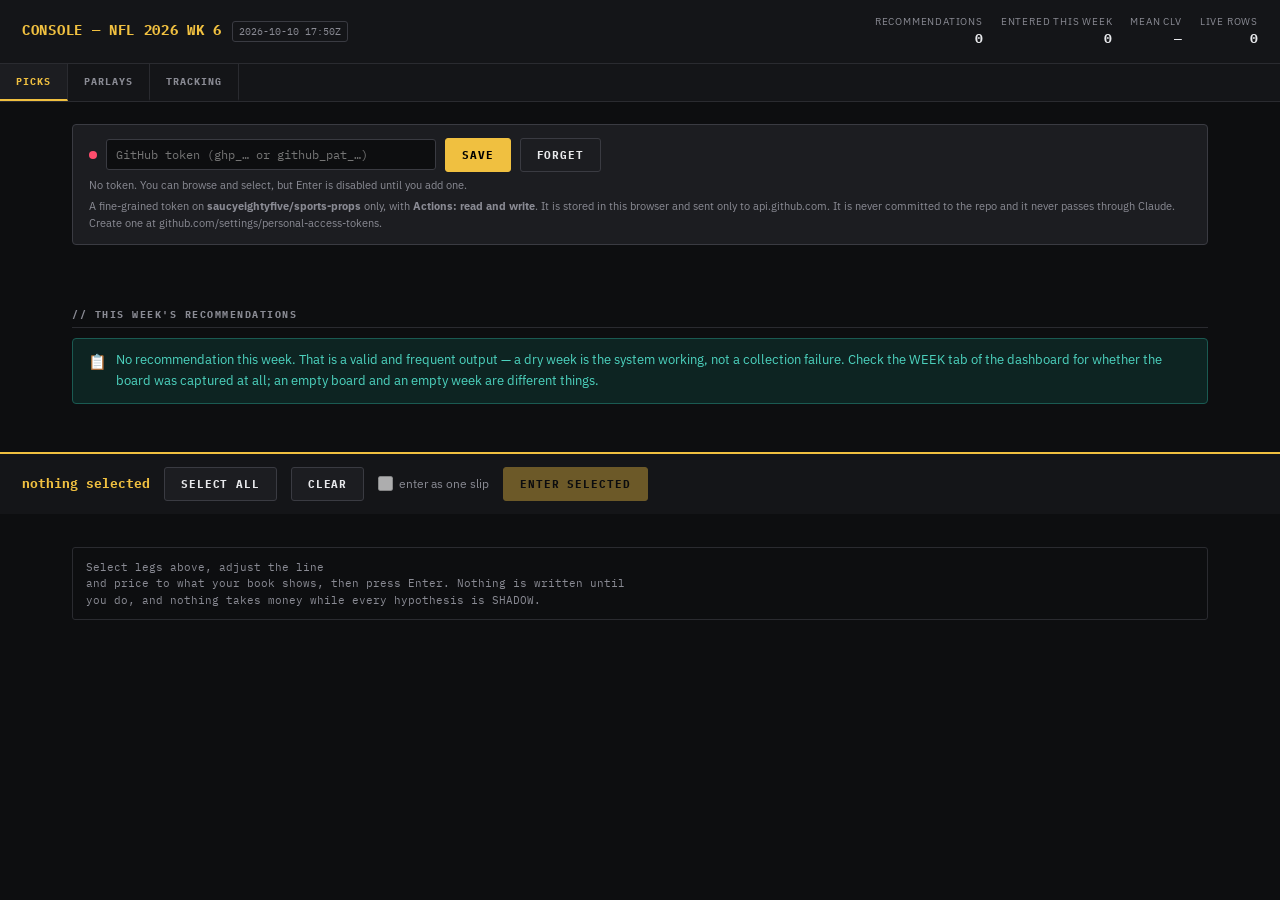
==== commit 0042e9e5: "auto: slate [skip ci]" ====
--- a/dashboards/nfl/console.html
+++ b/dashboards/nfl/console.html
@@ -3,7 +3,7 @@
 <head>
 <meta charset="UTF-8">
 <meta name="viewport" content="width=device-width, initial-scale=1.0">
-<title>Console wk 5</title>
+<title>Console wk 6</title>
 <style>
 @import url('https://fonts.googleapis.com/css2?family=IBM+Plex+Mono:wght@400;500;600;700&family=IBM+Plex+Sans:wght@300;400;500;600&display=swap');
 :root{--bg:#0d0e10;--surface:#141518;--surface2:#1c1d21;--border:#2a2b30;--border2:#3a3b42;--text:#e8e9ec;--muted:#8a8b94;--accent:#f0c040;--green:#3ddc84;--red:#ff4d6d;--blue:#4da6ff;--orange:#ff8c42;--purple:#b57bee;--teal:#2dd4bf;--gold:#ffd700;}
@@ -187,7 +187,7 @@
 </style>
 </head>
 <body>
-<div class="header"><div style="display:flex;align-items:baseline;gap:10px"><span class="htitle">CONSOLE — NFL 2026 WK 5</span><span class="hver">2026-10-08 16:07Z</span></div><div class="hstats"><div class="hs"><div class="hs-l">recommendations</div><div class="hs-v neu">0</div></div><div class="hs"><div class="hs-l">entered this week</div><div class="hs-v neu">0</div></div><div class="hs"><div class="hs-l">mean CLV</div><div class="hs-v neu">—</div></div><div class="hs"><div class="hs-l">live rows</div><div class="hs-v neu">0</div></div></div></div><div class="tabs"><button class="tab active" onclick="showTab('picks',this)">PICKS</button><button class="tab" onclick="showTab('slips',this)">PARLAYS</button><button class="tab" onclick="showTab('tracking',this)">TRACKING</button></div><div class="cwrap">
+<div class="header"><div style="display:flex;align-items:baseline;gap:10px"><span class="htitle">CONSOLE — NFL 2026 WK 6</span><span class="hver">2026-10-10 17:50Z</span></div><div class="hstats"><div class="hs"><div class="hs-l">recommendations</div><div class="hs-v neu">0</div></div><div class="hs"><div class="hs-l">entered this week</div><div class="hs-v neu">0</div></div><div class="hs"><div class="hs-l">mean CLV</div><div class="hs-v neu">—</div></div><div class="hs"><div class="hs-l">live rows</div><div class="hs-v neu">0</div></div></div></div><div class="tabs"><button class="tab active" onclick="showTab('picks',this)">PICKS</button><button class="tab" onclick="showTab('slips',this)">PARLAYS</button><button class="tab" onclick="showTab('tracking',this)">TRACKING</button></div><div class="cwrap">
 <div class="tokbar">
   <div class="tokrow">
     <span id="tokdot" class="dot"></span>
@@ -220,7 +220,7 @@
   btn.classList.add('active');
 }
 </script>
-<script>window.__DATA__={"repo": "saucyeightyfive/sports-props", "league": "nfl", "season": 2026, "week": 5, "built": "2026-10-08T16:07:13+00:00", "recommendations": [], "slips": [], "too_thin": [], "correlated": [], "bets": [{"row_id": "W3R001", "season": "2026", "week": "3", "date": "2026-09-26", "kickoff_et": "", "game": "Los Angeles Rams @ Denver Broncos", "player": "Davante Adams", "team": "LA", "opponent": "", "position": "", "prop_type": "player_receptions", "side": "over", "line_stake": "5.5", "price_stake": "-119", "book_stake": "draftkings", "ts_stake": "2026-09-26T22:24:36+00:00", "line_close": "", "price_close": "", "book_close": "", "ts_close": "", "clv_cents": "", "clv_pct": "", "fair_line": "", "actual_result": "", "margin_vs_fair": "", "hypothesis": "H2", "tier_at_stake": "SHADOW", "expression_conditions": "Davante Adams plays a normal snap count | absorbs share vacated by Puka Nacua | targets convert at his established rate", "conjunction": "true", "status_at_stake": "PROJECTED", "stake_units": "0.0", "outcome": "", "pnl_units": "", "notes": "", "slip_id": "", "thesis": "Davante Adams absorbs targets vacated by Puka Nacua (33% share, Doubtful). Consensus fair 52.84%, model 56.34% on H2's claimed 3.5 points. Of 3.69% EV, 6.44% is the hypothesis and -2.75% is the price.", "mechanism_held": "", "source": "auto"}, {"row_id": "W3R002", "season": "2026", "week": "3", "date": "2026-09-26", "kickoff_et": "", "game": "Houston Texans @ Indianapolis Colts", "player": "Jared Wayne", "team": "HOU", "opponent": "", "position": "", "prop_type": "player_receptions", "side": "over", "line_stake": "1.5", "price_stake": "105", "book_stake": "betmgm", "ts_stake": "2026-09-26T22:24:36+00:00", "line_close": "", "price_close": "", "book_close": "", "ts_close": "", "clv_cents": "", "clv_pct": "", "fair_line": "", "actual_result": "", "margin_vs_fair": "", "hypothesis": "H2", "tier_at_stake": "SHADOW", "expression_conditions": "Jared Wayne plays a normal snap count | absorbs share vacated by Nico Collins | targets convert at his established rate", "conjunction": "true", "status_at_stake": "PROJECTED", "stake_units": "0.0", "outcome": "", "pnl_units": "", "notes": "", "slip_id": "", "thesis": "Jared Wayne absorbs targets vacated by Nico Collins (27% share, Out). Consensus fair 46.84%, model 50.34% on H2's claimed 3.5 points. Of 3.2% EV, 7.17% is the hypothesis and -3.98% is the price.", "mechanism_held": "", "source": "auto"}, {"row_id": "W3R003", "season": "2026", "week": "3", "date": "2026-09-26", "kickoff_et": "", "game": "Houston Texans @ Indianapolis Colts", "player": "Xavier Hutchinson", "team": "HOU", "opponent": "", "position": "", "prop_type": "player_receptions", "side": "over", "line_stake": "3.5", "price_stake": "104", "book_stake": "draftkings", "ts_stake": "2026-09-26T22:24:36+00:00", "line_close": "", "price_close": "", "book_close": "", "ts_close": "", "clv_cents": "", "clv_pct": "", "fair_line": "", "actual_result": "", "margin_vs_fair": "", "hypothesis": "H2", "tier_at_stake": "SHADOW", "expression_conditions": "Xavier Hutchinson plays a normal snap count | absorbs share vacated by Nico Collins | targets convert at his established rate", "conjunction": "true", "status_at_stake": "PROJECTED", "stake_units": "0.0", "outcome": "", "pnl_units": "", "notes": "", "slip_id": "", "thesis": "Xavier Hutchinson absorbs targets vacated by Nico Collins (27% share, Out). Consensus fair 46.82%, model 50.32% on H2's claimed 3.5 points. Of 2.65% EV, 7.14% is the hypothesis and -4.49% is the price.", "mechanism_held": "", "source": "auto"}, {"row_id": "W3R004", "season": "2026", "week": "3", "date": "2026-09-26", "kickoff_et": "", "game": "Houston Texans @ Indianapolis Colts", "player": "Jaylin Noel", "team": "HOU", "opponent": "", "position": "", "prop_type": "player_receptions", "side": "over", "line_stake": "2.5", "price_stake": "109", "book_stake": "draftkings", "ts_stake": "2026-09-26T22:24:36+00:00", "line_close": "", "price_close": "", "book_close": "", "ts_close": "", "clv_cents": "", "clv_pct": "", "fair_line": "", "actual_result": "", "margin_vs_fair": "", "hypothesis": "H2", "tier_at_stake": "SHADOW", "expression_conditions": "Jaylin Noel plays a normal snap count | absorbs share vacated by Nico Collins | targets convert at his established rate", "conjunction": "true", "status_at_stake": "PROJECTED", "stake_units": "0.0", "outcome": "", "pnl_units": "", "notes": "", "slip_id": "", "thesis": "Jaylin Noel absorbs targets vacated by Nico Collins (27% share, Out). Consensus fair 45.37%, model 48.87% on H2's claimed 3.5 points. Of 2.13% EV, 7.31% is the hypothesis and -5.19% is the price.", "mechanism_held": "", "source": "auto"}, {"row_id": "W3R005", "season": "2026", "week": "3", "date": "2026-09-26", "kickoff_et": "", "game": "Houston Texans @ Indianapolis Colts", "player": "Kayshon Boutte", "team": "HOU", "opponent": "", "position": "", "prop_type": "player_receptions", "side": "over", "line_stake": "2.5", "price_stake": "-127", "book_stake": "draftkings", "ts_stake": "2026-09-26T22:24:36+00:00", "line_close": "", "price_close": "", "book_close": "", "ts_close": "", "clv_cents": "", "clv_pct": "", "fair_line": "", "actual_result": "", "margin_vs_fair": "", "hypothesis": "H2", "tier_at_stake": "SHADOW", "expression_conditions": "Kayshon Boutte plays a normal snap count | absorbs share vacated by Nico Collins | targets convert at his established rate", "conjunction": "true", "status_at_stake": "PROJECTED", "stake_units": "0.0", "outcome": "", "pnl_units": "", "notes": "", "slip_id": "", "thesis": "Kayshon Boutte absorbs targets vacated by Nico Collins (27% share, Out). Consensus fair 53.34%, model 56.84% on H2's claimed 3.5 points. Of 1.6% EV, 6.26% is the hypothesis and -4.65% is the price.", "mechanism_held": "", "source": "auto"}, {"row_id": "W3R006", "season": "2026", "week": "3", "date": "2026-09-26", "kickoff_et": "", "game": "Los Angeles Rams @ Denver Broncos", "player": "Davante Adams", "team": "LA", "opponent": "", "position": "", "prop_type": "player_receptions", "side": "over", "line_stake": "5.5", "price_stake": "-119", "book_stake": "draftkings", "ts_stake": "2026-09-26T23:50:05+00:00", "line_close": "", "price_close": "", "book_close": "", "ts_close": "", "clv_cents": "", "clv_pct": "", "fair_line": "", "actual_result": "", "margin_vs_fair": "", "hypothesis": "H2", "tier_at_stake": "SHADOW", "expression_conditions": "Davante Adams plays a normal snap count | absorbs share vacated by Puka Nacua | targets convert at his established rate", "conjunction": "true", "status_at_stake": "PROJECTED", "stake_units": "0.0", "outcome": "", "pnl_units": "", "notes": "", "slip_id": "", "thesis": "Davante Adams absorbs targets vacated by Puka Nacua (33% share, Doubtful). Consensus fair 52.84%, model 56.34% on H2's claimed 3.5 points. Of 3.69% EV, 6.44% is the hypothesis and -2.75% is the price.", "mechanism_held": "", "source": "console"}, {"row_id": "W3R007", "season": "2026", "week": "3", "date": "2026-09-26", "kickoff_et": "", "game": "Houston Texans @ Indianapolis Colts", "player": "Xavier Hutchinson", "team": "HOU", "opponent": "", "position": "", "prop_type": "player_receptions", "side": "over", "line_stake": "3.5", "price_stake": "104", "book_stake": "draftkings", "ts_stake": "2026-09-26T23:50:05+00:00", "line_close": "", "price_close": "", "book_close": "", "ts_close": "", "clv_cents": "", "clv_pct": "", "fair_line": "", "actual_result": "", "margin_vs_fair": "", "hypothesis": "H2", "tier_at_stake": "SHADOW", "expression_conditions": "Xavier Hutchinson plays a normal snap count | absorbs share vacated by Nico Collins | targets convert at his established rate", "conjunction": "true", "status_at_stake": "PROJECTED", "stake_units": "0.0", "outcome": "", "pnl_units": "", "notes": "", "slip_id": "", "thesis": "Xavier Hutchinson absorbs targets vacated by Nico Collins (27% share, Out). Consensus fair 46.82%, model 50.32% on H2's claimed 3.5 points. Of 2.65% EV, 7.14% is the hypothesis and -4.49% is the price.", "mechanism_held": "", "source": "console"}, {"row_id": "W3R008", "season": "2026", "week": "3", "date": "2026-09-26", "kickoff_et": "", "game": "Houston Texans @ Indianapolis Colts", "player": "Jaylin Noel", "team": "HOU", "opponent": "", "position": "", "prop_type": "player_receptions", "side": "over", "line_stake": "2.5", "price_stake": "109", "book_stake": "draftkings", "ts_stake": "2026-09-26T23:50:05+00:00", "line_close": "", "price_close": "", "book_close": "", "ts_close": "", "clv_cents": "", "clv_pct": "", "fair_line": "", "actual_result": "", "margin_vs_fair": "", "hypothesis": "H2", "tier_at_stake": "SHADOW", "expression_conditions": "Jaylin Noel plays a normal snap count | absorbs share vacated by Nico Collins | targets convert at his established rate", "conjunction": "true", "status_at_stake": "PROJECTED", "stake_units": "0.0", "outcome": "", "pnl_units": "", "notes": "", "slip_id": "", "thesis": "Jaylin Noel absorbs targets vacated by Nico Collins (27% share, Out). Consensus fair 45.37%, model 48.87% on H2's claimed 3.5 points. Of 2.13% EV, 7.31% is the hypothesis and -5.19% is the price.", "mechanism_held": "", "source": "console"}, {"row_id": "W3R009", "season": "2026", "week": "3", "date": "2026-09-26", "kickoff_et": "", "game": "Houston Texans @ Indianapolis Colts", "player": "Kayshon Boutte", "team": "HOU", "opponent": "", "position": "", "prop_type": "player_receptions", "side": "over", "line_stake": "2.5", "price_stake": "-127", "book_stake": "draftkings", "ts_stake": "2026-09-26T23:50:05+00:00", "line_close": "", "price_close": "", "book_close": "", "ts_close": "", "clv_cents": "", "clv_pct": "", "fair_line": "", "actual_result": "", "margin_vs_fair": "", "hypothesis": "H2", "tier_at_stake": "SHADOW", "expression_conditions": "Kayshon Boutte plays a normal snap count | absorbs share vacated by Nico Collins | targets convert at his established rate", "conjunction": "true", "status_at_stake": "PROJECTED", "stake_units": "0.0", "outcome": "", "pnl_units": "", "notes": "", "slip_id": "", "thesis": "Kayshon Boutte absorbs targets vacated by Nico Collins (27% share, Out). Consensus fair 53.34%, model 56.84% on H2's claimed 3.5 points. Of 1.6% EV, 6.26% is the hypothesis and -4.65% is the price.", "mechanism_held": "", "source": "console"}], "logged_keys": [], "auto_keys": [], "hypotheses": {"H1": {"tier": "SHADOW", "status": "", "claim": 4.0, "unit": "probability_points", "min_n": 40}, "H2": {"tier": "SHADOW", "status": "", "claim": 3.5, "unit": "probability_points", "min_n": 25}, "H3": {"tier": "SHADOW", "status": "", "claim": 6.0, "unit": "closing_line_cents", "min_n": 20}, "H5": {"tier": "SHADOW", "status": "", "claim": null, "unit": "paired_difference", "min_n": 30}}};</script><script>
+<script>window.__DATA__={"repo": "saucyeightyfive/sports-props", "league": "nfl", "season": 2026, "week": 6, "built": "2026-10-10T17:50:16+00:00", "recommendations": [], "slips": [], "too_thin": [], "correlated": [], "bets": [{"row_id": "W3R001", "season": "2026", "week": "3", "date": "2026-09-26", "kickoff_et": "", "game": "Los Angeles Rams @ Denver Broncos", "player": "Davante Adams", "team": "LA", "opponent": "", "position": "", "prop_type": "player_receptions", "side": "over", "line_stake": "5.5", "price_stake": "-119", "book_stake": "draftkings", "ts_stake": "2026-09-26T22:24:36+00:00", "line_close": "", "price_close": "", "book_close": "", "ts_close": "", "clv_cents": "", "clv_pct": "", "fair_line": "", "actual_result": "", "margin_vs_fair": "", "hypothesis": "H2", "tier_at_stake": "SHADOW", "expression_conditions": "Davante Adams plays a normal snap count | absorbs share vacated by Puka Nacua | targets convert at his established rate", "conjunction": "true", "status_at_stake": "PROJECTED", "stake_units": "0.0", "outcome": "", "pnl_units": "", "notes": "", "slip_id": "", "thesis": "Davante Adams absorbs targets vacated by Puka Nacua (33% share, Doubtful). Consensus fair 52.84%, model 56.34% on H2's claimed 3.5 points. Of 3.69% EV, 6.44% is the hypothesis and -2.75% is the price.", "mechanism_held": "", "source": "auto"}, {"row_id": "W3R002", "season": "2026", "week": "3", "date": "2026-09-26", "kickoff_et": "", "game": "Houston Texans @ Indianapolis Colts", "player": "Jared Wayne", "team": "HOU", "opponent": "", "position": "", "prop_type": "player_receptions", "side": "over", "line_stake": "1.5", "price_stake": "105", "book_stake": "betmgm", "ts_stake": "2026-09-26T22:24:36+00:00", "line_close": "", "price_close": "", "book_close": "", "ts_close": "", "clv_cents": "", "clv_pct": "", "fair_line": "", "actual_result": "", "margin_vs_fair": "", "hypothesis": "H2", "tier_at_stake": "SHADOW", "expression_conditions": "Jared Wayne plays a normal snap count | absorbs share vacated by Nico Collins | targets convert at his established rate", "conjunction": "true", "status_at_stake": "PROJECTED", "stake_units": "0.0", "outcome": "", "pnl_units": "", "notes": "", "slip_id": "", "thesis": "Jared Wayne absorbs targets vacated by Nico Collins (27% share, Out). Consensus fair 46.84%, model 50.34% on H2's claimed 3.5 points. Of 3.2% EV, 7.17% is the hypothesis and -3.98% is the price.", "mechanism_held": "", "source": "auto"}, {"row_id": "W3R003", "season": "2026", "week": "3", "date": "2026-09-26", "kickoff_et": "", "game": "Houston Texans @ Indianapolis Colts", "player": "Xavier Hutchinson", "team": "HOU", "opponent": "", "position": "", "prop_type": "player_receptions", "side": "over", "line_stake": "3.5", "price_stake": "104", "book_stake": "draftkings", "ts_stake": "2026-09-26T22:24:36+00:00", "line_close": "", "price_close": "", "book_close": "", "ts_close": "", "clv_cents": "", "clv_pct": "", "fair_line": "", "actual_result": "", "margin_vs_fair": "", "hypothesis": "H2", "tier_at_stake": "SHADOW", "expression_conditions": "Xavier Hutchinson plays a normal snap count | absorbs share vacated by Nico Collins | targets convert at his established rate", "conjunction": "true", "status_at_stake": "PROJECTED", "stake_units": "0.0", "outcome": "", "pnl_units": "", "notes": "", "slip_id": "", "thesis": "Xavier Hutchinson absorbs targets vacated by Nico Collins (27% share, Out). Consensus fair 46.82%, model 50.32% on H2's claimed 3.5 points. Of 2.65% EV, 7.14% is the hypothesis and -4.49% is the price.", "mechanism_held": "", "source": "auto"}, {"row_id": "W3R004", "season": "2026", "week": "3", "date": "2026-09-26", "kickoff_et": "", "game": "Houston Texans @ Indianapolis Colts", "player": "Jaylin Noel", "team": "HOU", "opponent": "", "position": "", "prop_type": "player_receptions", "side": "over", "line_stake": "2.5", "price_stake": "109", "book_stake": "draftkings", "ts_stake": "2026-09-26T22:24:36+00:00", "line_close": "", "price_close": "", "book_close": "", "ts_close": "", "clv_cents": "", "clv_pct": "", "fair_line": "", "actual_result": "", "margin_vs_fair": "", "hypothesis": "H2", "tier_at_stake": "SHADOW", "expression_conditions": "Jaylin Noel plays a normal snap count | absorbs share vacated by Nico Collins | targets convert at his established rate", "conjunction": "true", "status_at_stake": "PROJECTED", "stake_units": "0.0", "outcome": "", "pnl_units": "", "notes": "", "slip_id": "", "thesis": "Jaylin Noel absorbs targets vacated by Nico Collins (27% share, Out). Consensus fair 45.37%, model 48.87% on H2's claimed 3.5 points. Of 2.13% EV, 7.31% is the hypothesis and -5.19% is the price.", "mechanism_held": "", "source": "auto"}, {"row_id": "W3R005", "season": "2026", "week": "3", "date": "2026-09-26", "kickoff_et": "", "game": "Houston Texans @ Indianapolis Colts", "player": "Kayshon Boutte", "team": "HOU", "opponent": "", "position": "", "prop_type": "player_receptions", "side": "over", "line_stake": "2.5", "price_stake": "-127", "book_stake": "draftkings", "ts_stake": "2026-09-26T22:24:36+00:00", "line_close": "", "price_close": "", "book_close": "", "ts_close": "", "clv_cents": "", "clv_pct": "", "fair_line": "", "actual_result": "", "margin_vs_fair": "", "hypothesis": "H2", "tier_at_stake": "SHADOW", "expression_conditions": "Kayshon Boutte plays a normal snap count | absorbs share vacated by Nico Collins | targets convert at his established rate", "conjunction": "true", "status_at_stake": "PROJECTED", "stake_units": "0.0", "outcome": "", "pnl_units": "", "notes": "", "slip_id": "", "thesis": "Kayshon Boutte absorbs targets vacated by Nico Collins (27% share, Out). Consensus fair 53.34%, model 56.84% on H2's claimed 3.5 points. Of 1.6% EV, 6.26% is the hypothesis and -4.65% is the price.", "mechanism_held": "", "source": "auto"}, {"row_id": "W3R006", "season": "2026", "week": "3", "date": "2026-09-26", "kickoff_et": "", "game": "Los Angeles Rams @ Denver Broncos", "player": "Davante Adams", "team": "LA", "opponent": "", "position": "", "prop_type": "player_receptions", "side": "over", "line_stake": "5.5", "price_stake": "-119", "book_stake": "draftkings", "ts_stake": "2026-09-26T23:50:05+00:00", "line_close": "", "price_close": "", "book_close": "", "ts_close": "", "clv_cents": "", "clv_pct": "", "fair_line": "", "actual_result": "", "margin_vs_fair": "", "hypothesis": "H2", "tier_at_stake": "SHADOW", "expression_conditions": "Davante Adams plays a normal snap count | absorbs share vacated by Puka Nacua | targets convert at his established rate", "conjunction": "true", "status_at_stake": "PROJECTED", "stake_units": "0.0", "outcome": "", "pnl_units": "", "notes": "", "slip_id": "", "thesis": "Davante Adams absorbs targets vacated by Puka Nacua (33% share, Doubtful). Consensus fair 52.84%, model 56.34% on H2's claimed 3.5 points. Of 3.69% EV, 6.44% is the hypothesis and -2.75% is the price.", "mechanism_held": "", "source": "console"}, {"row_id": "W3R007", "season": "2026", "week": "3", "date": "2026-09-26", "kickoff_et": "", "game": "Houston Texans @ Indianapolis Colts", "player": "Xavier Hutchinson", "team": "HOU", "opponent": "", "position": "", "prop_type": "player_receptions", "side": "over", "line_stake": "3.5", "price_stake": "104", "book_stake": "draftkings", "ts_stake": "2026-09-26T23:50:05+00:00", "line_close": "", "price_close": "", "book_close": "", "ts_close": "", "clv_cents": "", "clv_pct": "", "fair_line": "", "actual_result": "", "margin_vs_fair": "", "hypothesis": "H2", "tier_at_stake": "SHADOW", "expression_conditions": "Xavier Hutchinson plays a normal snap count | absorbs share vacated by Nico Collins | targets convert at his established rate", "conjunction": "true", "status_at_stake": "PROJECTED", "stake_units": "0.0", "outcome": "", "pnl_units": "", "notes": "", "slip_id": "", "thesis": "Xavier Hutchinson absorbs targets vacated by Nico Collins (27% share, Out). Consensus fair 46.82%, model 50.32% on H2's claimed 3.5 points. Of 2.65% EV, 7.14% is the hypothesis and -4.49% is the price.", "mechanism_held": "", "source": "console"}, {"row_id": "W3R008", "season": "2026", "week": "3", "date": "2026-09-26", "kickoff_et": "", "game": "Houston Texans @ Indianapolis Colts", "player": "Jaylin Noel", "team": "HOU", "opponent": "", "position": "", "prop_type": "player_receptions", "side": "over", "line_stake": "2.5", "price_stake": "109", "book_stake": "draftkings", "ts_stake": "2026-09-26T23:50:05+00:00", "line_close": "", "price_close": "", "book_close": "", "ts_close": "", "clv_cents": "", "clv_pct": "", "fair_line": "", "actual_result": "", "margin_vs_fair": "", "hypothesis": "H2", "tier_at_stake": "SHADOW", "expression_conditions": "Jaylin Noel plays a normal snap count | absorbs share vacated by Nico Collins | targets convert at his established rate", "conjunction": "true", "status_at_stake": "PROJECTED", "stake_units": "0.0", "outcome": "", "pnl_units": "", "notes": "", "slip_id": "", "thesis": "Jaylin Noel absorbs targets vacated by Nico Collins (27% share, Out). Consensus fair 45.37%, model 48.87% on H2's claimed 3.5 points. Of 2.13% EV, 7.31% is the hypothesis and -5.19% is the price.", "mechanism_held": "", "source": "console"}, {"row_id": "W3R009", "season": "2026", "week": "3", "date": "2026-09-26", "kickoff_et": "", "game": "Houston Texans @ Indianapolis Colts", "player": "Kayshon Boutte", "team": "HOU", "opponent": "", "position": "", "prop_type": "player_receptions", "side": "over", "line_stake": "2.5", "price_stake": "-127", "book_stake": "draftkings", "ts_stake": "2026-09-26T23:50:05+00:00", "line_close": "", "price_close": "", "book_close": "", "ts_close": "", "clv_cents": "", "clv_pct": "", "fair_line": "", "actual_result": "", "margin_vs_fair": "", "hypothesis": "H2", "tier_at_stake": "SHADOW", "expression_conditions": "Kayshon Boutte plays a normal snap count | absorbs share vacated by Nico Collins | targets convert at his established rate", "conjunction": "true", "status_at_stake": "PROJECTED", "stake_units": "0.0", "outcome": "", "pnl_units": "", "notes": "", "slip_id": "", "thesis": "Kayshon Boutte absorbs targets vacated by Nico Collins (27% share, Out). Consensus fair 53.34%, model 56.84% on H2's claimed 3.5 points. Of 1.6% EV, 6.26% is the hypothesis and -4.65% is the price.", "mechanism_held": "", "source": "console"}], "logged_keys": [], "auto_keys": [], "hypotheses": {"H1": {"tier": "SHADOW", "status": "", "claim": 4.0, "unit": "probability_points", "min_n": 40}, "H2": {"tier": "SHADOW", "status": "", "claim": 3.5, "unit": "probability_points", "min_n": 25}, "H3": {"tier": "SHADOW", "status": "", "claim": 6.0, "unit": "closing_line_cents", "min_n": 20}, "H5": {"tier": "SHADOW", "status": "", "claim": null, "unit": "paired_difference", "min_n": 30}}};</script><script>
 const D = window.__DATA__;
 const LS_TOK = 'sp_gh_token';
 const sel = new Map();          // pick index -> {line, price, book}
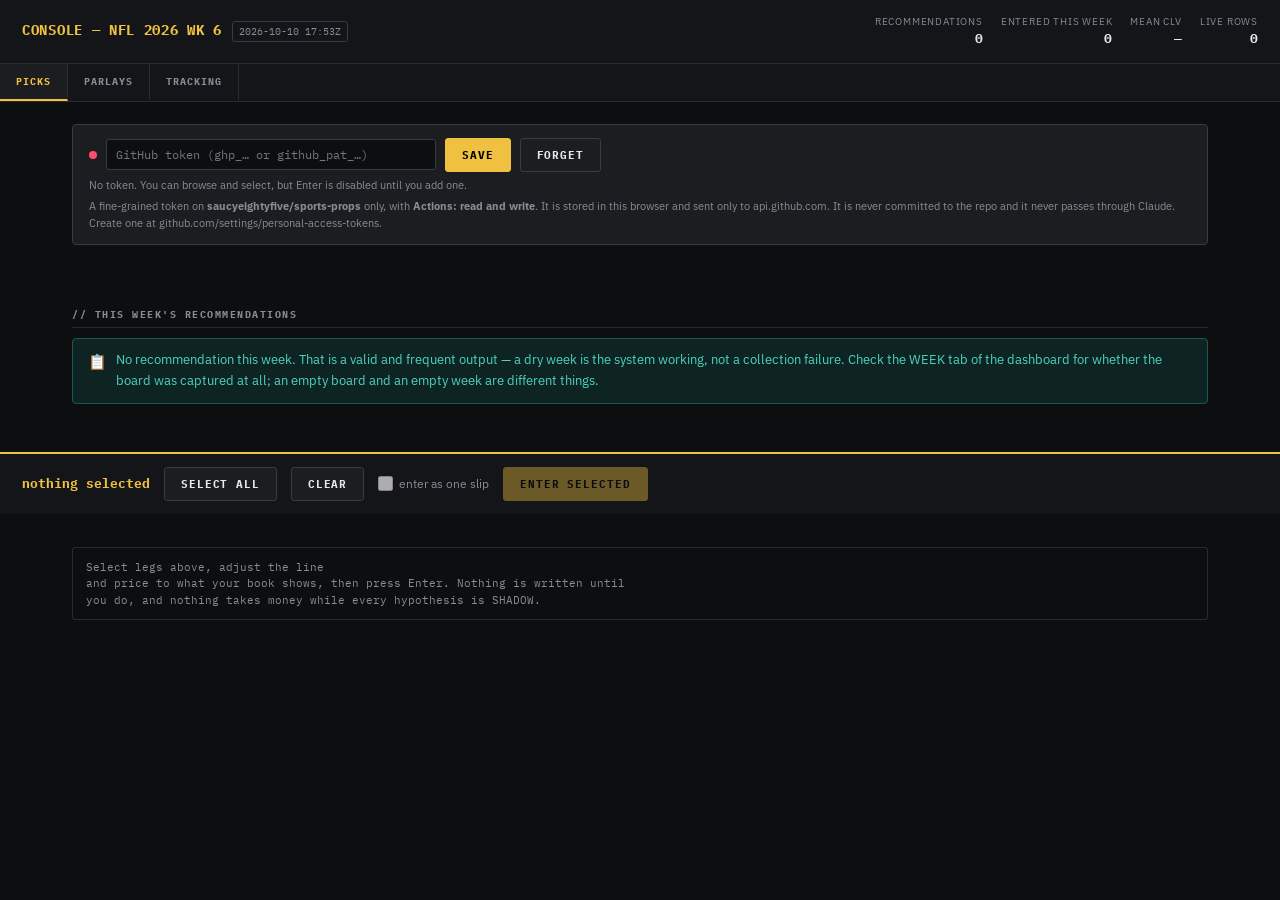
==== commit f230e6eb: "auto: slate [skip ci]" ====
--- a/dashboards/nfl/console.html
+++ b/dashboards/nfl/console.html
@@ -187,7 +187,7 @@
 </style>
 </head>
 <body>
-<div class="header"><div style="display:flex;align-items:baseline;gap:10px"><span class="htitle">CONSOLE — NFL 2026 WK 6</span><span class="hver">2026-10-10 17:50Z</span></div><div class="hstats"><div class="hs"><div class="hs-l">recommendations</div><div class="hs-v neu">0</div></div><div class="hs"><div class="hs-l">entered this week</div><div class="hs-v neu">0</div></div><div class="hs"><div class="hs-l">mean CLV</div><div class="hs-v neu">—</div></div><div class="hs"><div class="hs-l">live rows</div><div class="hs-v neu">0</div></div></div></div><div class="tabs"><button class="tab active" onclick="showTab('picks',this)">PICKS</button><button class="tab" onclick="showTab('slips',this)">PARLAYS</button><button class="tab" onclick="showTab('tracking',this)">TRACKING</button></div><div class="cwrap">
+<div class="header"><div style="display:flex;align-items:baseline;gap:10px"><span class="htitle">CONSOLE — NFL 2026 WK 6</span><span class="hver">2026-10-10 17:53Z</span></div><div class="hstats"><div class="hs"><div class="hs-l">recommendations</div><div class="hs-v neu">0</div></div><div class="hs"><div class="hs-l">entered this week</div><div class="hs-v neu">0</div></div><div class="hs"><div class="hs-l">mean CLV</div><div class="hs-v neu">—</div></div><div class="hs"><div class="hs-l">live rows</div><div class="hs-v neu">0</div></div></div></div><div class="tabs"><button class="tab active" onclick="showTab('picks',this)">PICKS</button><button class="tab" onclick="showTab('slips',this)">PARLAYS</button><button class="tab" onclick="showTab('tracking',this)">TRACKING</button></div><div class="cwrap">
 <div class="tokbar">
   <div class="tokrow">
     <span id="tokdot" class="dot"></span>
@@ -220,7 +220,7 @@
   btn.classList.add('active');
 }
 </script>
-<script>window.__DATA__={"repo": "saucyeightyfive/sports-props", "league": "nfl", "season": 2026, "week": 6, "built": "2026-10-10T17:50:16+00:00", "recommendations": [], "slips": [], "too_thin": [], "correlated": [], "bets": [{"row_id": "W3R001", "season": "2026", "week": "3", "date": "2026-09-26", "kickoff_et": "", "game": "Los Angeles Rams @ Denver Broncos", "player": "Davante Adams", "team": "LA", "opponent": "", "position": "", "prop_type": "player_receptions", "side": "over", "line_stake": "5.5", "price_stake": "-119", "book_stake": "draftkings", "ts_stake": "2026-09-26T22:24:36+00:00", "line_close": "", "price_close": "", "book_close": "", "ts_close": "", "clv_cents": "", "clv_pct": "", "fair_line": "", "actual_result": "", "margin_vs_fair": "", "hypothesis": "H2", "tier_at_stake": "SHADOW", "expression_conditions": "Davante Adams plays a normal snap count | absorbs share vacated by Puka Nacua | targets convert at his established rate", "conjunction": "true", "status_at_stake": "PROJECTED", "stake_units": "0.0", "outcome": "", "pnl_units": "", "notes": "", "slip_id": "", "thesis": "Davante Adams absorbs targets vacated by Puka Nacua (33% share, Doubtful). Consensus fair 52.84%, model 56.34% on H2's claimed 3.5 points. Of 3.69% EV, 6.44% is the hypothesis and -2.75% is the price.", "mechanism_held": "", "source": "auto"}, {"row_id": "W3R002", "season": "2026", "week": "3", "date": "2026-09-26", "kickoff_et": "", "game": "Houston Texans @ Indianapolis Colts", "player": "Jared Wayne", "team": "HOU", "opponent": "", "position": "", "prop_type": "player_receptions", "side": "over", "line_stake": "1.5", "price_stake": "105", "book_stake": "betmgm", "ts_stake": "2026-09-26T22:24:36+00:00", "line_close": "", "price_close": "", "book_close": "", "ts_close": "", "clv_cents": "", "clv_pct": "", "fair_line": "", "actual_result": "", "margin_vs_fair": "", "hypothesis": "H2", "tier_at_stake": "SHADOW", "expression_conditions": "Jared Wayne plays a normal snap count | absorbs share vacated by Nico Collins | targets convert at his established rate", "conjunction": "true", "status_at_stake": "PROJECTED", "stake_units": "0.0", "outcome": "", "pnl_units": "", "notes": "", "slip_id": "", "thesis": "Jared Wayne absorbs targets vacated by Nico Collins (27% share, Out). Consensus fair 46.84%, model 50.34% on H2's claimed 3.5 points. Of 3.2% EV, 7.17% is the hypothesis and -3.98% is the price.", "mechanism_held": "", "source": "auto"}, {"row_id": "W3R003", "season": "2026", "week": "3", "date": "2026-09-26", "kickoff_et": "", "game": "Houston Texans @ Indianapolis Colts", "player": "Xavier Hutchinson", "team": "HOU", "opponent": "", "position": "", "prop_type": "player_receptions", "side": "over", "line_stake": "3.5", "price_stake": "104", "book_stake": "draftkings", "ts_stake": "2026-09-26T22:24:36+00:00", "line_close": "", "price_close": "", "book_close": "", "ts_close": "", "clv_cents": "", "clv_pct": "", "fair_line": "", "actual_result": "", "margin_vs_fair": "", "hypothesis": "H2", "tier_at_stake": "SHADOW", "expression_conditions": "Xavier Hutchinson plays a normal snap count | absorbs share vacated by Nico Collins | targets convert at his established rate", "conjunction": "true", "status_at_stake": "PROJECTED", "stake_units": "0.0", "outcome": "", "pnl_units": "", "notes": "", "slip_id": "", "thesis": "Xavier Hutchinson absorbs targets vacated by Nico Collins (27% share, Out). Consensus fair 46.82%, model 50.32% on H2's claimed 3.5 points. Of 2.65% EV, 7.14% is the hypothesis and -4.49% is the price.", "mechanism_held": "", "source": "auto"}, {"row_id": "W3R004", "season": "2026", "week": "3", "date": "2026-09-26", "kickoff_et": "", "game": "Houston Texans @ Indianapolis Colts", "player": "Jaylin Noel", "team": "HOU", "opponent": "", "position": "", "prop_type": "player_receptions", "side": "over", "line_stake": "2.5", "price_stake": "109", "book_stake": "draftkings", "ts_stake": "2026-09-26T22:24:36+00:00", "line_close": "", "price_close": "", "book_close": "", "ts_close": "", "clv_cents": "", "clv_pct": "", "fair_line": "", "actual_result": "", "margin_vs_fair": "", "hypothesis": "H2", "tier_at_stake": "SHADOW", "expression_conditions": "Jaylin Noel plays a normal snap count | absorbs share vacated by Nico Collins | targets convert at his established rate", "conjunction": "true", "status_at_stake": "PROJECTED", "stake_units": "0.0", "outcome": "", "pnl_units": "", "notes": "", "slip_id": "", "thesis": "Jaylin Noel absorbs targets vacated by Nico Collins (27% share, Out). Consensus fair 45.37%, model 48.87% on H2's claimed 3.5 points. Of 2.13% EV, 7.31% is the hypothesis and -5.19% is the price.", "mechanism_held": "", "source": "auto"}, {"row_id": "W3R005", "season": "2026", "week": "3", "date": "2026-09-26", "kickoff_et": "", "game": "Houston Texans @ Indianapolis Colts", "player": "Kayshon Boutte", "team": "HOU", "opponent": "", "position": "", "prop_type": "player_receptions", "side": "over", "line_stake": "2.5", "price_stake": "-127", "book_stake": "draftkings", "ts_stake": "2026-09-26T22:24:36+00:00", "line_close": "", "price_close": "", "book_close": "", "ts_close": "", "clv_cents": "", "clv_pct": "", "fair_line": "", "actual_result": "", "margin_vs_fair": "", "hypothesis": "H2", "tier_at_stake": "SHADOW", "expression_conditions": "Kayshon Boutte plays a normal snap count | absorbs share vacated by Nico Collins | targets convert at his established rate", "conjunction": "true", "status_at_stake": "PROJECTED", "stake_units": "0.0", "outcome": "", "pnl_units": "", "notes": "", "slip_id": "", "thesis": "Kayshon Boutte absorbs targets vacated by Nico Collins (27% share, Out). Consensus fair 53.34%, model 56.84% on H2's claimed 3.5 points. Of 1.6% EV, 6.26% is the hypothesis and -4.65% is the price.", "mechanism_held": "", "source": "auto"}, {"row_id": "W3R006", "season": "2026", "week": "3", "date": "2026-09-26", "kickoff_et": "", "game": "Los Angeles Rams @ Denver Broncos", "player": "Davante Adams", "team": "LA", "opponent": "", "position": "", "prop_type": "player_receptions", "side": "over", "line_stake": "5.5", "price_stake": "-119", "book_stake": "draftkings", "ts_stake": "2026-09-26T23:50:05+00:00", "line_close": "", "price_close": "", "book_close": "", "ts_close": "", "clv_cents": "", "clv_pct": "", "fair_line": "", "actual_result": "", "margin_vs_fair": "", "hypothesis": "H2", "tier_at_stake": "SHADOW", "expression_conditions": "Davante Adams plays a normal snap count | absorbs share vacated by Puka Nacua | targets convert at his established rate", "conjunction": "true", "status_at_stake": "PROJECTED", "stake_units": "0.0", "outcome": "", "pnl_units": "", "notes": "", "slip_id": "", "thesis": "Davante Adams absorbs targets vacated by Puka Nacua (33% share, Doubtful). Consensus fair 52.84%, model 56.34% on H2's claimed 3.5 points. Of 3.69% EV, 6.44% is the hypothesis and -2.75% is the price.", "mechanism_held": "", "source": "console"}, {"row_id": "W3R007", "season": "2026", "week": "3", "date": "2026-09-26", "kickoff_et": "", "game": "Houston Texans @ Indianapolis Colts", "player": "Xavier Hutchinson", "team": "HOU", "opponent": "", "position": "", "prop_type": "player_receptions", "side": "over", "line_stake": "3.5", "price_stake": "104", "book_stake": "draftkings", "ts_stake": "2026-09-26T23:50:05+00:00", "line_close": "", "price_close": "", "book_close": "", "ts_close": "", "clv_cents": "", "clv_pct": "", "fair_line": "", "actual_result": "", "margin_vs_fair": "", "hypothesis": "H2", "tier_at_stake": "SHADOW", "expression_conditions": "Xavier Hutchinson plays a normal snap count | absorbs share vacated by Nico Collins | targets convert at his established rate", "conjunction": "true", "status_at_stake": "PROJECTED", "stake_units": "0.0", "outcome": "", "pnl_units": "", "notes": "", "slip_id": "", "thesis": "Xavier Hutchinson absorbs targets vacated by Nico Collins (27% share, Out). Consensus fair 46.82%, model 50.32% on H2's claimed 3.5 points. Of 2.65% EV, 7.14% is the hypothesis and -4.49% is the price.", "mechanism_held": "", "source": "console"}, {"row_id": "W3R008", "season": "2026", "week": "3", "date": "2026-09-26", "kickoff_et": "", "game": "Houston Texans @ Indianapolis Colts", "player": "Jaylin Noel", "team": "HOU", "opponent": "", "position": "", "prop_type": "player_receptions", "side": "over", "line_stake": "2.5", "price_stake": "109", "book_stake": "draftkings", "ts_stake": "2026-09-26T23:50:05+00:00", "line_close": "", "price_close": "", "book_close": "", "ts_close": "", "clv_cents": "", "clv_pct": "", "fair_line": "", "actual_result": "", "margin_vs_fair": "", "hypothesis": "H2", "tier_at_stake": "SHADOW", "expression_conditions": "Jaylin Noel plays a normal snap count | absorbs share vacated by Nico Collins | targets convert at his established rate", "conjunction": "true", "status_at_stake": "PROJECTED", "stake_units": "0.0", "outcome": "", "pnl_units": "", "notes": "", "slip_id": "", "thesis": "Jaylin Noel absorbs targets vacated by Nico Collins (27% share, Out). Consensus fair 45.37%, model 48.87% on H2's claimed 3.5 points. Of 2.13% EV, 7.31% is the hypothesis and -5.19% is the price.", "mechanism_held": "", "source": "console"}, {"row_id": "W3R009", "season": "2026", "week": "3", "date": "2026-09-26", "kickoff_et": "", "game": "Houston Texans @ Indianapolis Colts", "player": "Kayshon Boutte", "team": "HOU", "opponent": "", "position": "", "prop_type": "player_receptions", "side": "over", "line_stake": "2.5", "price_stake": "-127", "book_stake": "draftkings", "ts_stake": "2026-09-26T23:50:05+00:00", "line_close": "", "price_close": "", "book_close": "", "ts_close": "", "clv_cents": "", "clv_pct": "", "fair_line": "", "actual_result": "", "margin_vs_fair": "", "hypothesis": "H2", "tier_at_stake": "SHADOW", "expression_conditions": "Kayshon Boutte plays a normal snap count | absorbs share vacated by Nico Collins | targets convert at his established rate", "conjunction": "true", "status_at_stake": "PROJECTED", "stake_units": "0.0", "outcome": "", "pnl_units": "", "notes": "", "slip_id": "", "thesis": "Kayshon Boutte absorbs targets vacated by Nico Collins (27% share, Out). Consensus fair 53.34%, model 56.84% on H2's claimed 3.5 points. Of 1.6% EV, 6.26% is the hypothesis and -4.65% is the price.", "mechanism_held": "", "source": "console"}], "logged_keys": [], "auto_keys": [], "hypotheses": {"H1": {"tier": "SHADOW", "status": "", "claim": 4.0, "unit": "probability_points", "min_n": 40}, "H2": {"tier": "SHADOW", "status": "", "claim": 3.5, "unit": "probability_points", "min_n": 25}, "H3": {"tier": "SHADOW", "status": "", "claim": 6.0, "unit": "closing_line_cents", "min_n": 20}, "H5": {"tier": "SHADOW", "status": "", "claim": null, "unit": "paired_difference", "min_n": 30}}};</script><script>
+<script>window.__DATA__={"repo": "saucyeightyfive/sports-props", "league": "nfl", "season": 2026, "week": 6, "built": "2026-10-10T17:53:42+00:00", "recommendations": [], "slips": [], "too_thin": [], "correlated": [], "bets": [{"row_id": "W3R001", "season": "2026", "week": "3", "date": "2026-09-26", "kickoff_et": "", "game": "Los Angeles Rams @ Denver Broncos", "player": "Davante Adams", "team": "LA", "opponent": "", "position": "", "prop_type": "player_receptions", "side": "over", "line_stake": "5.5", "price_stake": "-119", "book_stake": "draftkings", "ts_stake": "2026-09-26T22:24:36+00:00", "line_close": "", "price_close": "", "book_close": "", "ts_close": "", "clv_cents": "", "clv_pct": "", "fair_line": "", "actual_result": "", "margin_vs_fair": "", "hypothesis": "H2", "tier_at_stake": "SHADOW", "expression_conditions": "Davante Adams plays a normal snap count | absorbs share vacated by Puka Nacua | targets convert at his established rate", "conjunction": "true", "status_at_stake": "PROJECTED", "stake_units": "0.0", "outcome": "", "pnl_units": "", "notes": "", "slip_id": "", "thesis": "Davante Adams absorbs targets vacated by Puka Nacua (33% share, Doubtful). Consensus fair 52.84%, model 56.34% on H2's claimed 3.5 points. Of 3.69% EV, 6.44% is the hypothesis and -2.75% is the price.", "mechanism_held": "", "source": "auto"}, {"row_id": "W3R002", "season": "2026", "week": "3", "date": "2026-09-26", "kickoff_et": "", "game": "Houston Texans @ Indianapolis Colts", "player": "Jared Wayne", "team": "HOU", "opponent": "", "position": "", "prop_type": "player_receptions", "side": "over", "line_stake": "1.5", "price_stake": "105", "book_stake": "betmgm", "ts_stake": "2026-09-26T22:24:36+00:00", "line_close": "", "price_close": "", "book_close": "", "ts_close": "", "clv_cents": "", "clv_pct": "", "fair_line": "", "actual_result": "", "margin_vs_fair": "", "hypothesis": "H2", "tier_at_stake": "SHADOW", "expression_conditions": "Jared Wayne plays a normal snap count | absorbs share vacated by Nico Collins | targets convert at his established rate", "conjunction": "true", "status_at_stake": "PROJECTED", "stake_units": "0.0", "outcome": "", "pnl_units": "", "notes": "", "slip_id": "", "thesis": "Jared Wayne absorbs targets vacated by Nico Collins (27% share, Out). Consensus fair 46.84%, model 50.34% on H2's claimed 3.5 points. Of 3.2% EV, 7.17% is the hypothesis and -3.98% is the price.", "mechanism_held": "", "source": "auto"}, {"row_id": "W3R003", "season": "2026", "week": "3", "date": "2026-09-26", "kickoff_et": "", "game": "Houston Texans @ Indianapolis Colts", "player": "Xavier Hutchinson", "team": "HOU", "opponent": "", "position": "", "prop_type": "player_receptions", "side": "over", "line_stake": "3.5", "price_stake": "104", "book_stake": "draftkings", "ts_stake": "2026-09-26T22:24:36+00:00", "line_close": "", "price_close": "", "book_close": "", "ts_close": "", "clv_cents": "", "clv_pct": "", "fair_line": "", "actual_result": "", "margin_vs_fair": "", "hypothesis": "H2", "tier_at_stake": "SHADOW", "expression_conditions": "Xavier Hutchinson plays a normal snap count | absorbs share vacated by Nico Collins | targets convert at his established rate", "conjunction": "true", "status_at_stake": "PROJECTED", "stake_units": "0.0", "outcome": "", "pnl_units": "", "notes": "", "slip_id": "", "thesis": "Xavier Hutchinson absorbs targets vacated by Nico Collins (27% share, Out). Consensus fair 46.82%, model 50.32% on H2's claimed 3.5 points. Of 2.65% EV, 7.14% is the hypothesis and -4.49% is the price.", "mechanism_held": "", "source": "auto"}, {"row_id": "W3R004", "season": "2026", "week": "3", "date": "2026-09-26", "kickoff_et": "", "game": "Houston Texans @ Indianapolis Colts", "player": "Jaylin Noel", "team": "HOU", "opponent": "", "position": "", "prop_type": "player_receptions", "side": "over", "line_stake": "2.5", "price_stake": "109", "book_stake": "draftkings", "ts_stake": "2026-09-26T22:24:36+00:00", "line_close": "", "price_close": "", "book_close": "", "ts_close": "", "clv_cents": "", "clv_pct": "", "fair_line": "", "actual_result": "", "margin_vs_fair": "", "hypothesis": "H2", "tier_at_stake": "SHADOW", "expression_conditions": "Jaylin Noel plays a normal snap count | absorbs share vacated by Nico Collins | targets convert at his established rate", "conjunction": "true", "status_at_stake": "PROJECTED", "stake_units": "0.0", "outcome": "", "pnl_units": "", "notes": "", "slip_id": "", "thesis": "Jaylin Noel absorbs targets vacated by Nico Collins (27% share, Out). Consensus fair 45.37%, model 48.87% on H2's claimed 3.5 points. Of 2.13% EV, 7.31% is the hypothesis and -5.19% is the price.", "mechanism_held": "", "source": "auto"}, {"row_id": "W3R005", "season": "2026", "week": "3", "date": "2026-09-26", "kickoff_et": "", "game": "Houston Texans @ Indianapolis Colts", "player": "Kayshon Boutte", "team": "HOU", "opponent": "", "position": "", "prop_type": "player_receptions", "side": "over", "line_stake": "2.5", "price_stake": "-127", "book_stake": "draftkings", "ts_stake": "2026-09-26T22:24:36+00:00", "line_close": "", "price_close": "", "book_close": "", "ts_close": "", "clv_cents": "", "clv_pct": "", "fair_line": "", "actual_result": "", "margin_vs_fair": "", "hypothesis": "H2", "tier_at_stake": "SHADOW", "expression_conditions": "Kayshon Boutte plays a normal snap count | absorbs share vacated by Nico Collins | targets convert at his established rate", "conjunction": "true", "status_at_stake": "PROJECTED", "stake_units": "0.0", "outcome": "", "pnl_units": "", "notes": "", "slip_id": "", "thesis": "Kayshon Boutte absorbs targets vacated by Nico Collins (27% share, Out). Consensus fair 53.34%, model 56.84% on H2's claimed 3.5 points. Of 1.6% EV, 6.26% is the hypothesis and -4.65% is the price.", "mechanism_held": "", "source": "auto"}, {"row_id": "W3R006", "season": "2026", "week": "3", "date": "2026-09-26", "kickoff_et": "", "game": "Los Angeles Rams @ Denver Broncos", "player": "Davante Adams", "team": "LA", "opponent": "", "position": "", "prop_type": "player_receptions", "side": "over", "line_stake": "5.5", "price_stake": "-119", "book_stake": "draftkings", "ts_stake": "2026-09-26T23:50:05+00:00", "line_close": "", "price_close": "", "book_close": "", "ts_close": "", "clv_cents": "", "clv_pct": "", "fair_line": "", "actual_result": "", "margin_vs_fair": "", "hypothesis": "H2", "tier_at_stake": "SHADOW", "expression_conditions": "Davante Adams plays a normal snap count | absorbs share vacated by Puka Nacua | targets convert at his established rate", "conjunction": "true", "status_at_stake": "PROJECTED", "stake_units": "0.0", "outcome": "", "pnl_units": "", "notes": "", "slip_id": "", "thesis": "Davante Adams absorbs targets vacated by Puka Nacua (33% share, Doubtful). Consensus fair 52.84%, model 56.34% on H2's claimed 3.5 points. Of 3.69% EV, 6.44% is the hypothesis and -2.75% is the price.", "mechanism_held": "", "source": "console"}, {"row_id": "W3R007", "season": "2026", "week": "3", "date": "2026-09-26", "kickoff_et": "", "game": "Houston Texans @ Indianapolis Colts", "player": "Xavier Hutchinson", "team": "HOU", "opponent": "", "position": "", "prop_type": "player_receptions", "side": "over", "line_stake": "3.5", "price_stake": "104", "book_stake": "draftkings", "ts_stake": "2026-09-26T23:50:05+00:00", "line_close": "", "price_close": "", "book_close": "", "ts_close": "", "clv_cents": "", "clv_pct": "", "fair_line": "", "actual_result": "", "margin_vs_fair": "", "hypothesis": "H2", "tier_at_stake": "SHADOW", "expression_conditions": "Xavier Hutchinson plays a normal snap count | absorbs share vacated by Nico Collins | targets convert at his established rate", "conjunction": "true", "status_at_stake": "PROJECTED", "stake_units": "0.0", "outcome": "", "pnl_units": "", "notes": "", "slip_id": "", "thesis": "Xavier Hutchinson absorbs targets vacated by Nico Collins (27% share, Out). Consensus fair 46.82%, model 50.32% on H2's claimed 3.5 points. Of 2.65% EV, 7.14% is the hypothesis and -4.49% is the price.", "mechanism_held": "", "source": "console"}, {"row_id": "W3R008", "season": "2026", "week": "3", "date": "2026-09-26", "kickoff_et": "", "game": "Houston Texans @ Indianapolis Colts", "player": "Jaylin Noel", "team": "HOU", "opponent": "", "position": "", "prop_type": "player_receptions", "side": "over", "line_stake": "2.5", "price_stake": "109", "book_stake": "draftkings", "ts_stake": "2026-09-26T23:50:05+00:00", "line_close": "", "price_close": "", "book_close": "", "ts_close": "", "clv_cents": "", "clv_pct": "", "fair_line": "", "actual_result": "", "margin_vs_fair": "", "hypothesis": "H2", "tier_at_stake": "SHADOW", "expression_conditions": "Jaylin Noel plays a normal snap count | absorbs share vacated by Nico Collins | targets convert at his established rate", "conjunction": "true", "status_at_stake": "PROJECTED", "stake_units": "0.0", "outcome": "", "pnl_units": "", "notes": "", "slip_id": "", "thesis": "Jaylin Noel absorbs targets vacated by Nico Collins (27% share, Out). Consensus fair 45.37%, model 48.87% on H2's claimed 3.5 points. Of 2.13% EV, 7.31% is the hypothesis and -5.19% is the price.", "mechanism_held": "", "source": "console"}, {"row_id": "W3R009", "season": "2026", "week": "3", "date": "2026-09-26", "kickoff_et": "", "game": "Houston Texans @ Indianapolis Colts", "player": "Kayshon Boutte", "team": "HOU", "opponent": "", "position": "", "prop_type": "player_receptions", "side": "over", "line_stake": "2.5", "price_stake": "-127", "book_stake": "draftkings", "ts_stake": "2026-09-26T23:50:05+00:00", "line_close": "", "price_close": "", "book_close": "", "ts_close": "", "clv_cents": "", "clv_pct": "", "fair_line": "", "actual_result": "", "margin_vs_fair": "", "hypothesis": "H2", "tier_at_stake": "SHADOW", "expression_conditions": "Kayshon Boutte plays a normal snap count | absorbs share vacated by Nico Collins | targets convert at his established rate", "conjunction": "true", "status_at_stake": "PROJECTED", "stake_units": "0.0", "outcome": "", "pnl_units": "", "notes": "", "slip_id": "", "thesis": "Kayshon Boutte absorbs targets vacated by Nico Collins (27% share, Out). Consensus fair 53.34%, model 56.84% on H2's claimed 3.5 points. Of 1.6% EV, 6.26% is the hypothesis and -4.65% is the price.", "mechanism_held": "", "source": "console"}], "logged_keys": [], "auto_keys": [], "hypotheses": {"H1": {"tier": "SHADOW", "status": "", "claim": 4.0, "unit": "probability_points", "min_n": 40}, "H2": {"tier": "SHADOW", "status": "", "claim": 3.5, "unit": "probability_points", "min_n": 25}, "H3": {"tier": "SHADOW", "status": "", "claim": 6.0, "unit": "closing_line_cents", "min_n": 20}, "H5": {"tier": "SHADOW", "status": "", "claim": null, "unit": "paired_difference", "min_n": 30}}};</script><script>
 const D = window.__DATA__;
 const LS_TOK = 'sp_gh_token';
 const sel = new Map();          // pick index -> {line, price, book}
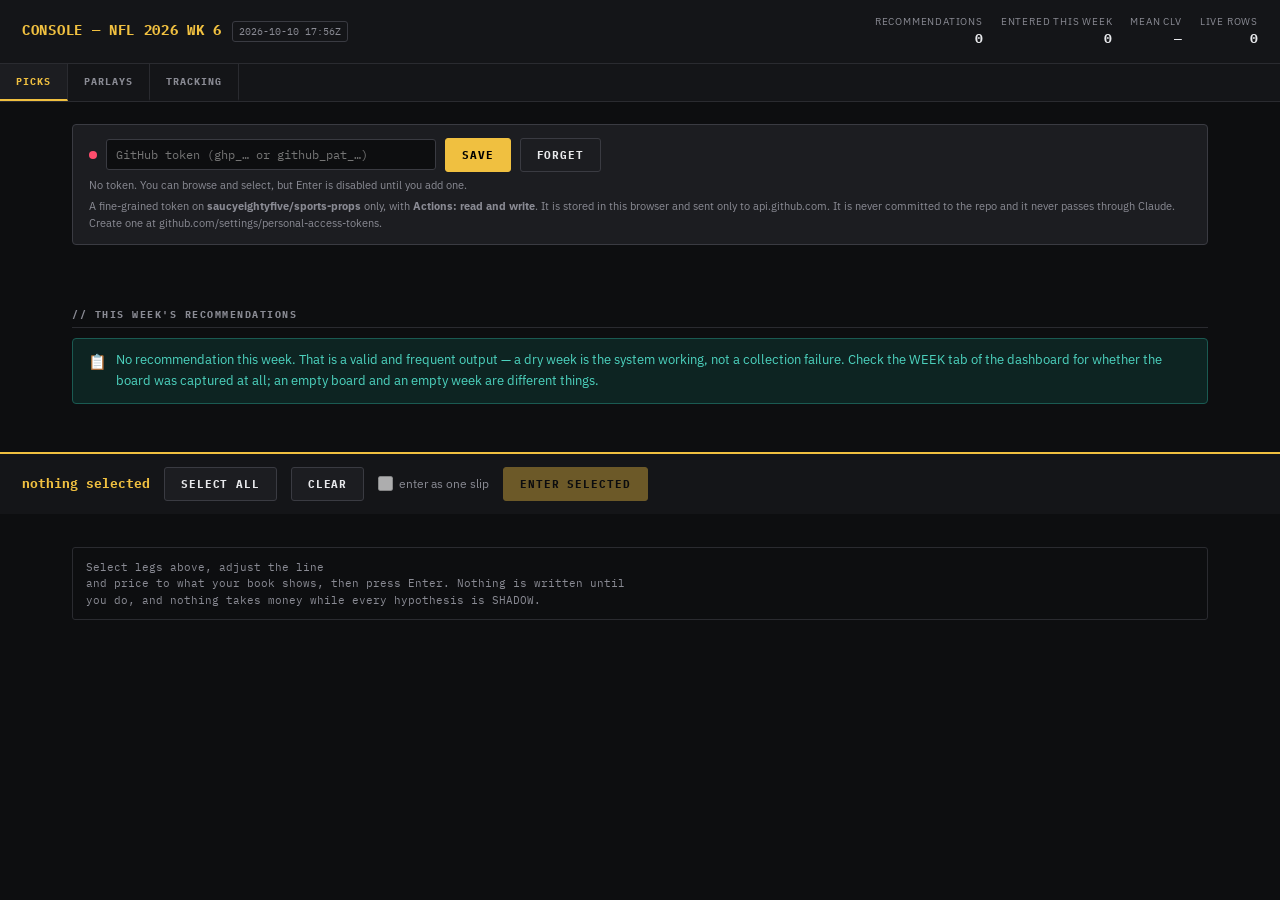
==== commit 1c240e2f: "auto: slate [skip ci]" ====
--- a/dashboards/nfl/console.html
+++ b/dashboards/nfl/console.html
@@ -187,7 +187,7 @@
 </style>
 </head>
 <body>
-<div class="header"><div style="display:flex;align-items:baseline;gap:10px"><span class="htitle">CONSOLE — NFL 2026 WK 6</span><span class="hver">2026-10-10 17:53Z</span></div><div class="hstats"><div class="hs"><div class="hs-l">recommendations</div><div class="hs-v neu">0</div></div><div class="hs"><div class="hs-l">entered this week</div><div class="hs-v neu">0</div></div><div class="hs"><div class="hs-l">mean CLV</div><div class="hs-v neu">—</div></div><div class="hs"><div class="hs-l">live rows</div><div class="hs-v neu">0</div></div></div></div><div class="tabs"><button class="tab active" onclick="showTab('picks',this)">PICKS</button><button class="tab" onclick="showTab('slips',this)">PARLAYS</button><button class="tab" onclick="showTab('tracking',this)">TRACKING</button></div><div class="cwrap">
+<div class="header"><div style="display:flex;align-items:baseline;gap:10px"><span class="htitle">CONSOLE — NFL 2026 WK 6</span><span class="hver">2026-10-10 17:56Z</span></div><div class="hstats"><div class="hs"><div class="hs-l">recommendations</div><div class="hs-v neu">0</div></div><div class="hs"><div class="hs-l">entered this week</div><div class="hs-v neu">0</div></div><div class="hs"><div class="hs-l">mean CLV</div><div class="hs-v neu">—</div></div><div class="hs"><div class="hs-l">live rows</div><div class="hs-v neu">0</div></div></div></div><div class="tabs"><button class="tab active" onclick="showTab('picks',this)">PICKS</button><button class="tab" onclick="showTab('slips',this)">PARLAYS</button><button class="tab" onclick="showTab('tracking',this)">TRACKING</button></div><div class="cwrap">
 <div class="tokbar">
   <div class="tokrow">
     <span id="tokdot" class="dot"></span>
@@ -220,7 +220,7 @@
   btn.classList.add('active');
 }
 </script>
-<script>window.__DATA__={"repo": "saucyeightyfive/sports-props", "league": "nfl", "season": 2026, "week": 6, "built": "2026-10-10T17:53:42+00:00", "recommendations": [], "slips": [], "too_thin": [], "correlated": [], "bets": [{"row_id": "W3R001", "season": "2026", "week": "3", "date": "2026-09-26", "kickoff_et": "", "game": "Los Angeles Rams @ Denver Broncos", "player": "Davante Adams", "team": "LA", "opponent": "", "position": "", "prop_type": "player_receptions", "side": "over", "line_stake": "5.5", "price_stake": "-119", "book_stake": "draftkings", "ts_stake": "2026-09-26T22:24:36+00:00", "line_close": "", "price_close": "", "book_close": "", "ts_close": "", "clv_cents": "", "clv_pct": "", "fair_line": "", "actual_result": "", "margin_vs_fair": "", "hypothesis": "H2", "tier_at_stake": "SHADOW", "expression_conditions": "Davante Adams plays a normal snap count | absorbs share vacated by Puka Nacua | targets convert at his established rate", "conjunction": "true", "status_at_stake": "PROJECTED", "stake_units": "0.0", "outcome": "", "pnl_units": "", "notes": "", "slip_id": "", "thesis": "Davante Adams absorbs targets vacated by Puka Nacua (33% share, Doubtful). Consensus fair 52.84%, model 56.34% on H2's claimed 3.5 points. Of 3.69% EV, 6.44% is the hypothesis and -2.75% is the price.", "mechanism_held": "", "source": "auto"}, {"row_id": "W3R002", "season": "2026", "week": "3", "date": "2026-09-26", "kickoff_et": "", "game": "Houston Texans @ Indianapolis Colts", "player": "Jared Wayne", "team": "HOU", "opponent": "", "position": "", "prop_type": "player_receptions", "side": "over", "line_stake": "1.5", "price_stake": "105", "book_stake": "betmgm", "ts_stake": "2026-09-26T22:24:36+00:00", "line_close": "", "price_close": "", "book_close": "", "ts_close": "", "clv_cents": "", "clv_pct": "", "fair_line": "", "actual_result": "", "margin_vs_fair": "", "hypothesis": "H2", "tier_at_stake": "SHADOW", "expression_conditions": "Jared Wayne plays a normal snap count | absorbs share vacated by Nico Collins | targets convert at his established rate", "conjunction": "true", "status_at_stake": "PROJECTED", "stake_units": "0.0", "outcome": "", "pnl_units": "", "notes": "", "slip_id": "", "thesis": "Jared Wayne absorbs targets vacated by Nico Collins (27% share, Out). Consensus fair 46.84%, model 50.34% on H2's claimed 3.5 points. Of 3.2% EV, 7.17% is the hypothesis and -3.98% is the price.", "mechanism_held": "", "source": "auto"}, {"row_id": "W3R003", "season": "2026", "week": "3", "date": "2026-09-26", "kickoff_et": "", "game": "Houston Texans @ Indianapolis Colts", "player": "Xavier Hutchinson", "team": "HOU", "opponent": "", "position": "", "prop_type": "player_receptions", "side": "over", "line_stake": "3.5", "price_stake": "104", "book_stake": "draftkings", "ts_stake": "2026-09-26T22:24:36+00:00", "line_close": "", "price_close": "", "book_close": "", "ts_close": "", "clv_cents": "", "clv_pct": "", "fair_line": "", "actual_result": "", "margin_vs_fair": "", "hypothesis": "H2", "tier_at_stake": "SHADOW", "expression_conditions": "Xavier Hutchinson plays a normal snap count | absorbs share vacated by Nico Collins | targets convert at his established rate", "conjunction": "true", "status_at_stake": "PROJECTED", "stake_units": "0.0", "outcome": "", "pnl_units": "", "notes": "", "slip_id": "", "thesis": "Xavier Hutchinson absorbs targets vacated by Nico Collins (27% share, Out). Consensus fair 46.82%, model 50.32% on H2's claimed 3.5 points. Of 2.65% EV, 7.14% is the hypothesis and -4.49% is the price.", "mechanism_held": "", "source": "auto"}, {"row_id": "W3R004", "season": "2026", "week": "3", "date": "2026-09-26", "kickoff_et": "", "game": "Houston Texans @ Indianapolis Colts", "player": "Jaylin Noel", "team": "HOU", "opponent": "", "position": "", "prop_type": "player_receptions", "side": "over", "line_stake": "2.5", "price_stake": "109", "book_stake": "draftkings", "ts_stake": "2026-09-26T22:24:36+00:00", "line_close": "", "price_close": "", "book_close": "", "ts_close": "", "clv_cents": "", "clv_pct": "", "fair_line": "", "actual_result": "", "margin_vs_fair": "", "hypothesis": "H2", "tier_at_stake": "SHADOW", "expression_conditions": "Jaylin Noel plays a normal snap count | absorbs share vacated by Nico Collins | targets convert at his established rate", "conjunction": "true", "status_at_stake": "PROJECTED", "stake_units": "0.0", "outcome": "", "pnl_units": "", "notes": "", "slip_id": "", "thesis": "Jaylin Noel absorbs targets vacated by Nico Collins (27% share, Out). Consensus fair 45.37%, model 48.87% on H2's claimed 3.5 points. Of 2.13% EV, 7.31% is the hypothesis and -5.19% is the price.", "mechanism_held": "", "source": "auto"}, {"row_id": "W3R005", "season": "2026", "week": "3", "date": "2026-09-26", "kickoff_et": "", "game": "Houston Texans @ Indianapolis Colts", "player": "Kayshon Boutte", "team": "HOU", "opponent": "", "position": "", "prop_type": "player_receptions", "side": "over", "line_stake": "2.5", "price_stake": "-127", "book_stake": "draftkings", "ts_stake": "2026-09-26T22:24:36+00:00", "line_close": "", "price_close": "", "book_close": "", "ts_close": "", "clv_cents": "", "clv_pct": "", "fair_line": "", "actual_result": "", "margin_vs_fair": "", "hypothesis": "H2", "tier_at_stake": "SHADOW", "expression_conditions": "Kayshon Boutte plays a normal snap count | absorbs share vacated by Nico Collins | targets convert at his established rate", "conjunction": "true", "status_at_stake": "PROJECTED", "stake_units": "0.0", "outcome": "", "pnl_units": "", "notes": "", "slip_id": "", "thesis": "Kayshon Boutte absorbs targets vacated by Nico Collins (27% share, Out). Consensus fair 53.34%, model 56.84% on H2's claimed 3.5 points. Of 1.6% EV, 6.26% is the hypothesis and -4.65% is the price.", "mechanism_held": "", "source": "auto"}, {"row_id": "W3R006", "season": "2026", "week": "3", "date": "2026-09-26", "kickoff_et": "", "game": "Los Angeles Rams @ Denver Broncos", "player": "Davante Adams", "team": "LA", "opponent": "", "position": "", "prop_type": "player_receptions", "side": "over", "line_stake": "5.5", "price_stake": "-119", "book_stake": "draftkings", "ts_stake": "2026-09-26T23:50:05+00:00", "line_close": "", "price_close": "", "book_close": "", "ts_close": "", "clv_cents": "", "clv_pct": "", "fair_line": "", "actual_result": "", "margin_vs_fair": "", "hypothesis": "H2", "tier_at_stake": "SHADOW", "expression_conditions": "Davante Adams plays a normal snap count | absorbs share vacated by Puka Nacua | targets convert at his established rate", "conjunction": "true", "status_at_stake": "PROJECTED", "stake_units": "0.0", "outcome": "", "pnl_units": "", "notes": "", "slip_id": "", "thesis": "Davante Adams absorbs targets vacated by Puka Nacua (33% share, Doubtful). Consensus fair 52.84%, model 56.34% on H2's claimed 3.5 points. Of 3.69% EV, 6.44% is the hypothesis and -2.75% is the price.", "mechanism_held": "", "source": "console"}, {"row_id": "W3R007", "season": "2026", "week": "3", "date": "2026-09-26", "kickoff_et": "", "game": "Houston Texans @ Indianapolis Colts", "player": "Xavier Hutchinson", "team": "HOU", "opponent": "", "position": "", "prop_type": "player_receptions", "side": "over", "line_stake": "3.5", "price_stake": "104", "book_stake": "draftkings", "ts_stake": "2026-09-26T23:50:05+00:00", "line_close": "", "price_close": "", "book_close": "", "ts_close": "", "clv_cents": "", "clv_pct": "", "fair_line": "", "actual_result": "", "margin_vs_fair": "", "hypothesis": "H2", "tier_at_stake": "SHADOW", "expression_conditions": "Xavier Hutchinson plays a normal snap count | absorbs share vacated by Nico Collins | targets convert at his established rate", "conjunction": "true", "status_at_stake": "PROJECTED", "stake_units": "0.0", "outcome": "", "pnl_units": "", "notes": "", "slip_id": "", "thesis": "Xavier Hutchinson absorbs targets vacated by Nico Collins (27% share, Out). Consensus fair 46.82%, model 50.32% on H2's claimed 3.5 points. Of 2.65% EV, 7.14% is the hypothesis and -4.49% is the price.", "mechanism_held": "", "source": "console"}, {"row_id": "W3R008", "season": "2026", "week": "3", "date": "2026-09-26", "kickoff_et": "", "game": "Houston Texans @ Indianapolis Colts", "player": "Jaylin Noel", "team": "HOU", "opponent": "", "position": "", "prop_type": "player_receptions", "side": "over", "line_stake": "2.5", "price_stake": "109", "book_stake": "draftkings", "ts_stake": "2026-09-26T23:50:05+00:00", "line_close": "", "price_close": "", "book_close": "", "ts_close": "", "clv_cents": "", "clv_pct": "", "fair_line": "", "actual_result": "", "margin_vs_fair": "", "hypothesis": "H2", "tier_at_stake": "SHADOW", "expression_conditions": "Jaylin Noel plays a normal snap count | absorbs share vacated by Nico Collins | targets convert at his established rate", "conjunction": "true", "status_at_stake": "PROJECTED", "stake_units": "0.0", "outcome": "", "pnl_units": "", "notes": "", "slip_id": "", "thesis": "Jaylin Noel absorbs targets vacated by Nico Collins (27% share, Out). Consensus fair 45.37%, model 48.87% on H2's claimed 3.5 points. Of 2.13% EV, 7.31% is the hypothesis and -5.19% is the price.", "mechanism_held": "", "source": "console"}, {"row_id": "W3R009", "season": "2026", "week": "3", "date": "2026-09-26", "kickoff_et": "", "game": "Houston Texans @ Indianapolis Colts", "player": "Kayshon Boutte", "team": "HOU", "opponent": "", "position": "", "prop_type": "player_receptions", "side": "over", "line_stake": "2.5", "price_stake": "-127", "book_stake": "draftkings", "ts_stake": "2026-09-26T23:50:05+00:00", "line_close": "", "price_close": "", "book_close": "", "ts_close": "", "clv_cents": "", "clv_pct": "", "fair_line": "", "actual_result": "", "margin_vs_fair": "", "hypothesis": "H2", "tier_at_stake": "SHADOW", "expression_conditions": "Kayshon Boutte plays a normal snap count | absorbs share vacated by Nico Collins | targets convert at his established rate", "conjunction": "true", "status_at_stake": "PROJECTED", "stake_units": "0.0", "outcome": "", "pnl_units": "", "notes": "", "slip_id": "", "thesis": "Kayshon Boutte absorbs targets vacated by Nico Collins (27% share, Out). Consensus fair 53.34%, model 56.84% on H2's claimed 3.5 points. Of 1.6% EV, 6.26% is the hypothesis and -4.65% is the price.", "mechanism_held": "", "source": "console"}], "logged_keys": [], "auto_keys": [], "hypotheses": {"H1": {"tier": "SHADOW", "status": "", "claim": 4.0, "unit": "probability_points", "min_n": 40}, "H2": {"tier": "SHADOW", "status": "", "claim": 3.5, "unit": "probability_points", "min_n": 25}, "H3": {"tier": "SHADOW", "status": "", "claim": 6.0, "unit": "closing_line_cents", "min_n": 20}, "H5": {"tier": "SHADOW", "status": "", "claim": null, "unit": "paired_difference", "min_n": 30}}};</script><script>
+<script>window.__DATA__={"repo": "saucyeightyfive/sports-props", "league": "nfl", "season": 2026, "week": 6, "built": "2026-10-10T17:56:10+00:00", "recommendations": [], "slips": [], "too_thin": [], "correlated": [], "bets": [{"row_id": "W3R001", "season": "2026", "week": "3", "date": "2026-09-26", "kickoff_et": "", "game": "Los Angeles Rams @ Denver Broncos", "player": "Davante Adams", "team": "LA", "opponent": "", "position": "", "prop_type": "player_receptions", "side": "over", "line_stake": "5.5", "price_stake": "-119", "book_stake": "draftkings", "ts_stake": "2026-09-26T22:24:36+00:00", "line_close": "", "price_close": "", "book_close": "", "ts_close": "", "clv_cents": "", "clv_pct": "", "fair_line": "", "actual_result": "", "margin_vs_fair": "", "hypothesis": "H2", "tier_at_stake": "SHADOW", "expression_conditions": "Davante Adams plays a normal snap count | absorbs share vacated by Puka Nacua | targets convert at his established rate", "conjunction": "true", "status_at_stake": "PROJECTED", "stake_units": "0.0", "outcome": "", "pnl_units": "", "notes": "", "slip_id": "", "thesis": "Davante Adams absorbs targets vacated by Puka Nacua (33% share, Doubtful). Consensus fair 52.84%, model 56.34% on H2's claimed 3.5 points. Of 3.69% EV, 6.44% is the hypothesis and -2.75% is the price.", "mechanism_held": "", "source": "auto"}, {"row_id": "W3R002", "season": "2026", "week": "3", "date": "2026-09-26", "kickoff_et": "", "game": "Houston Texans @ Indianapolis Colts", "player": "Jared Wayne", "team": "HOU", "opponent": "", "position": "", "prop_type": "player_receptions", "side": "over", "line_stake": "1.5", "price_stake": "105", "book_stake": "betmgm", "ts_stake": "2026-09-26T22:24:36+00:00", "line_close": "", "price_close": "", "book_close": "", "ts_close": "", "clv_cents": "", "clv_pct": "", "fair_line": "", "actual_result": "", "margin_vs_fair": "", "hypothesis": "H2", "tier_at_stake": "SHADOW", "expression_conditions": "Jared Wayne plays a normal snap count | absorbs share vacated by Nico Collins | targets convert at his established rate", "conjunction": "true", "status_at_stake": "PROJECTED", "stake_units": "0.0", "outcome": "", "pnl_units": "", "notes": "", "slip_id": "", "thesis": "Jared Wayne absorbs targets vacated by Nico Collins (27% share, Out). Consensus fair 46.84%, model 50.34% on H2's claimed 3.5 points. Of 3.2% EV, 7.17% is the hypothesis and -3.98% is the price.", "mechanism_held": "", "source": "auto"}, {"row_id": "W3R003", "season": "2026", "week": "3", "date": "2026-09-26", "kickoff_et": "", "game": "Houston Texans @ Indianapolis Colts", "player": "Xavier Hutchinson", "team": "HOU", "opponent": "", "position": "", "prop_type": "player_receptions", "side": "over", "line_stake": "3.5", "price_stake": "104", "book_stake": "draftkings", "ts_stake": "2026-09-26T22:24:36+00:00", "line_close": "", "price_close": "", "book_close": "", "ts_close": "", "clv_cents": "", "clv_pct": "", "fair_line": "", "actual_result": "", "margin_vs_fair": "", "hypothesis": "H2", "tier_at_stake": "SHADOW", "expression_conditions": "Xavier Hutchinson plays a normal snap count | absorbs share vacated by Nico Collins | targets convert at his established rate", "conjunction": "true", "status_at_stake": "PROJECTED", "stake_units": "0.0", "outcome": "", "pnl_units": "", "notes": "", "slip_id": "", "thesis": "Xavier Hutchinson absorbs targets vacated by Nico Collins (27% share, Out). Consensus fair 46.82%, model 50.32% on H2's claimed 3.5 points. Of 2.65% EV, 7.14% is the hypothesis and -4.49% is the price.", "mechanism_held": "", "source": "auto"}, {"row_id": "W3R004", "season": "2026", "week": "3", "date": "2026-09-26", "kickoff_et": "", "game": "Houston Texans @ Indianapolis Colts", "player": "Jaylin Noel", "team": "HOU", "opponent": "", "position": "", "prop_type": "player_receptions", "side": "over", "line_stake": "2.5", "price_stake": "109", "book_stake": "draftkings", "ts_stake": "2026-09-26T22:24:36+00:00", "line_close": "", "price_close": "", "book_close": "", "ts_close": "", "clv_cents": "", "clv_pct": "", "fair_line": "", "actual_result": "", "margin_vs_fair": "", "hypothesis": "H2", "tier_at_stake": "SHADOW", "expression_conditions": "Jaylin Noel plays a normal snap count | absorbs share vacated by Nico Collins | targets convert at his established rate", "conjunction": "true", "status_at_stake": "PROJECTED", "stake_units": "0.0", "outcome": "", "pnl_units": "", "notes": "", "slip_id": "", "thesis": "Jaylin Noel absorbs targets vacated by Nico Collins (27% share, Out). Consensus fair 45.37%, model 48.87% on H2's claimed 3.5 points. Of 2.13% EV, 7.31% is the hypothesis and -5.19% is the price.", "mechanism_held": "", "source": "auto"}, {"row_id": "W3R005", "season": "2026", "week": "3", "date": "2026-09-26", "kickoff_et": "", "game": "Houston Texans @ Indianapolis Colts", "player": "Kayshon Boutte", "team": "HOU", "opponent": "", "position": "", "prop_type": "player_receptions", "side": "over", "line_stake": "2.5", "price_stake": "-127", "book_stake": "draftkings", "ts_stake": "2026-09-26T22:24:36+00:00", "line_close": "", "price_close": "", "book_close": "", "ts_close": "", "clv_cents": "", "clv_pct": "", "fair_line": "", "actual_result": "", "margin_vs_fair": "", "hypothesis": "H2", "tier_at_stake": "SHADOW", "expression_conditions": "Kayshon Boutte plays a normal snap count | absorbs share vacated by Nico Collins | targets convert at his established rate", "conjunction": "true", "status_at_stake": "PROJECTED", "stake_units": "0.0", "outcome": "", "pnl_units": "", "notes": "", "slip_id": "", "thesis": "Kayshon Boutte absorbs targets vacated by Nico Collins (27% share, Out). Consensus fair 53.34%, model 56.84% on H2's claimed 3.5 points. Of 1.6% EV, 6.26% is the hypothesis and -4.65% is the price.", "mechanism_held": "", "source": "auto"}, {"row_id": "W3R006", "season": "2026", "week": "3", "date": "2026-09-26", "kickoff_et": "", "game": "Los Angeles Rams @ Denver Broncos", "player": "Davante Adams", "team": "LA", "opponent": "", "position": "", "prop_type": "player_receptions", "side": "over", "line_stake": "5.5", "price_stake": "-119", "book_stake": "draftkings", "ts_stake": "2026-09-26T23:50:05+00:00", "line_close": "", "price_close": "", "book_close": "", "ts_close": "", "clv_cents": "", "clv_pct": "", "fair_line": "", "actual_result": "", "margin_vs_fair": "", "hypothesis": "H2", "tier_at_stake": "SHADOW", "expression_conditions": "Davante Adams plays a normal snap count | absorbs share vacated by Puka Nacua | targets convert at his established rate", "conjunction": "true", "status_at_stake": "PROJECTED", "stake_units": "0.0", "outcome": "", "pnl_units": "", "notes": "", "slip_id": "", "thesis": "Davante Adams absorbs targets vacated by Puka Nacua (33% share, Doubtful). Consensus fair 52.84%, model 56.34% on H2's claimed 3.5 points. Of 3.69% EV, 6.44% is the hypothesis and -2.75% is the price.", "mechanism_held": "", "source": "console"}, {"row_id": "W3R007", "season": "2026", "week": "3", "date": "2026-09-26", "kickoff_et": "", "game": "Houston Texans @ Indianapolis Colts", "player": "Xavier Hutchinson", "team": "HOU", "opponent": "", "position": "", "prop_type": "player_receptions", "side": "over", "line_stake": "3.5", "price_stake": "104", "book_stake": "draftkings", "ts_stake": "2026-09-26T23:50:05+00:00", "line_close": "", "price_close": "", "book_close": "", "ts_close": "", "clv_cents": "", "clv_pct": "", "fair_line": "", "actual_result": "", "margin_vs_fair": "", "hypothesis": "H2", "tier_at_stake": "SHADOW", "expression_conditions": "Xavier Hutchinson plays a normal snap count | absorbs share vacated by Nico Collins | targets convert at his established rate", "conjunction": "true", "status_at_stake": "PROJECTED", "stake_units": "0.0", "outcome": "", "pnl_units": "", "notes": "", "slip_id": "", "thesis": "Xavier Hutchinson absorbs targets vacated by Nico Collins (27% share, Out). Consensus fair 46.82%, model 50.32% on H2's claimed 3.5 points. Of 2.65% EV, 7.14% is the hypothesis and -4.49% is the price.", "mechanism_held": "", "source": "console"}, {"row_id": "W3R008", "season": "2026", "week": "3", "date": "2026-09-26", "kickoff_et": "", "game": "Houston Texans @ Indianapolis Colts", "player": "Jaylin Noel", "team": "HOU", "opponent": "", "position": "", "prop_type": "player_receptions", "side": "over", "line_stake": "2.5", "price_stake": "109", "book_stake": "draftkings", "ts_stake": "2026-09-26T23:50:05+00:00", "line_close": "", "price_close": "", "book_close": "", "ts_close": "", "clv_cents": "", "clv_pct": "", "fair_line": "", "actual_result": "", "margin_vs_fair": "", "hypothesis": "H2", "tier_at_stake": "SHADOW", "expression_conditions": "Jaylin Noel plays a normal snap count | absorbs share vacated by Nico Collins | targets convert at his established rate", "conjunction": "true", "status_at_stake": "PROJECTED", "stake_units": "0.0", "outcome": "", "pnl_units": "", "notes": "", "slip_id": "", "thesis": "Jaylin Noel absorbs targets vacated by Nico Collins (27% share, Out). Consensus fair 45.37%, model 48.87% on H2's claimed 3.5 points. Of 2.13% EV, 7.31% is the hypothesis and -5.19% is the price.", "mechanism_held": "", "source": "console"}, {"row_id": "W3R009", "season": "2026", "week": "3", "date": "2026-09-26", "kickoff_et": "", "game": "Houston Texans @ Indianapolis Colts", "player": "Kayshon Boutte", "team": "HOU", "opponent": "", "position": "", "prop_type": "player_receptions", "side": "over", "line_stake": "2.5", "price_stake": "-127", "book_stake": "draftkings", "ts_stake": "2026-09-26T23:50:05+00:00", "line_close": "", "price_close": "", "book_close": "", "ts_close": "", "clv_cents": "", "clv_pct": "", "fair_line": "", "actual_result": "", "margin_vs_fair": "", "hypothesis": "H2", "tier_at_stake": "SHADOW", "expression_conditions": "Kayshon Boutte plays a normal snap count | absorbs share vacated by Nico Collins | targets convert at his established rate", "conjunction": "true", "status_at_stake": "PROJECTED", "stake_units": "0.0", "outcome": "", "pnl_units": "", "notes": "", "slip_id": "", "thesis": "Kayshon Boutte absorbs targets vacated by Nico Collins (27% share, Out). Consensus fair 53.34%, model 56.84% on H2's claimed 3.5 points. Of 1.6% EV, 6.26% is the hypothesis and -4.65% is the price.", "mechanism_held": "", "source": "console"}], "logged_keys": [], "auto_keys": [], "hypotheses": {"H1": {"tier": "SHADOW", "status": "", "claim": 4.0, "unit": "probability_points", "min_n": 40}, "H2": {"tier": "SHADOW", "status": "", "claim": 3.5, "unit": "probability_points", "min_n": 25}, "H3": {"tier": "SHADOW", "status": "", "claim": 6.0, "unit": "closing_line_cents", "min_n": 20}, "H5": {"tier": "SHADOW", "status": "", "claim": null, "unit": "paired_difference", "min_n": 30}}};</script><script>
 const D = window.__DATA__;
 const LS_TOK = 'sp_gh_token';
 const sel = new Map();          // pick index -> {line, price, book}
